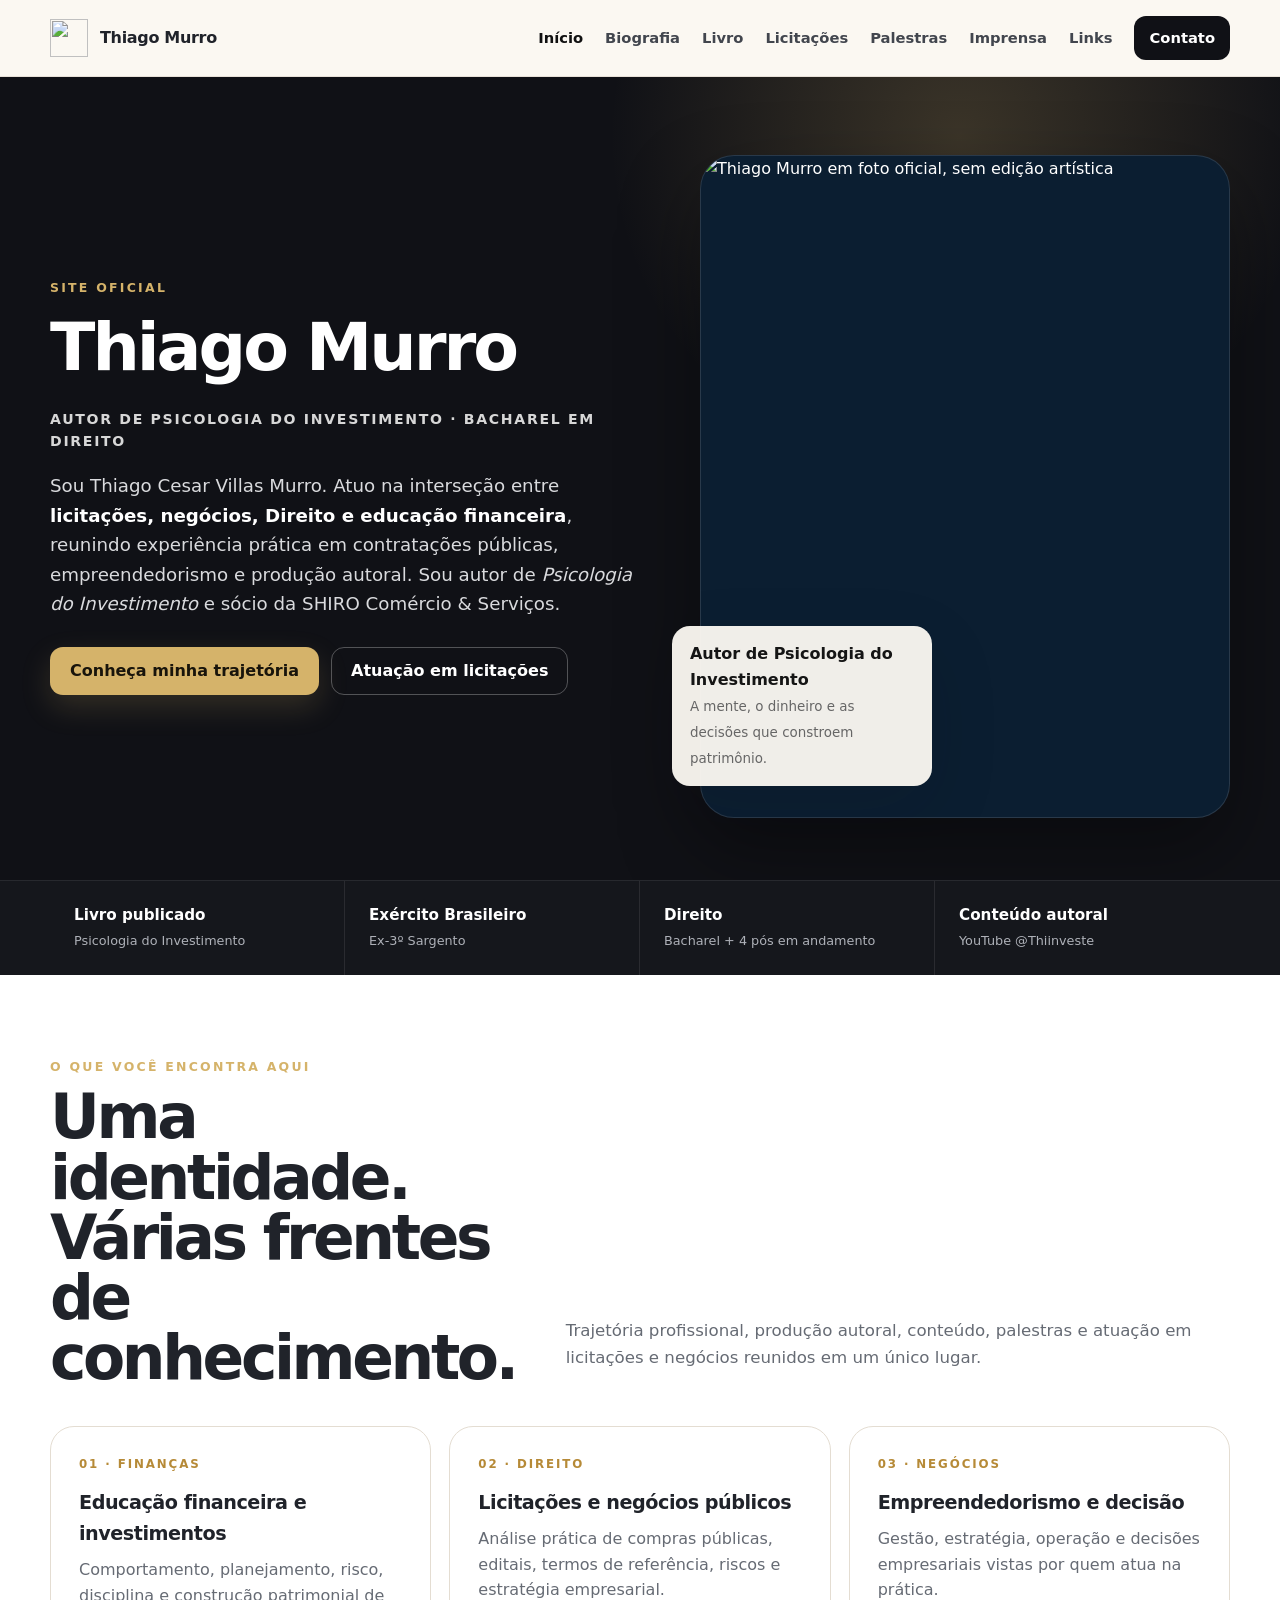
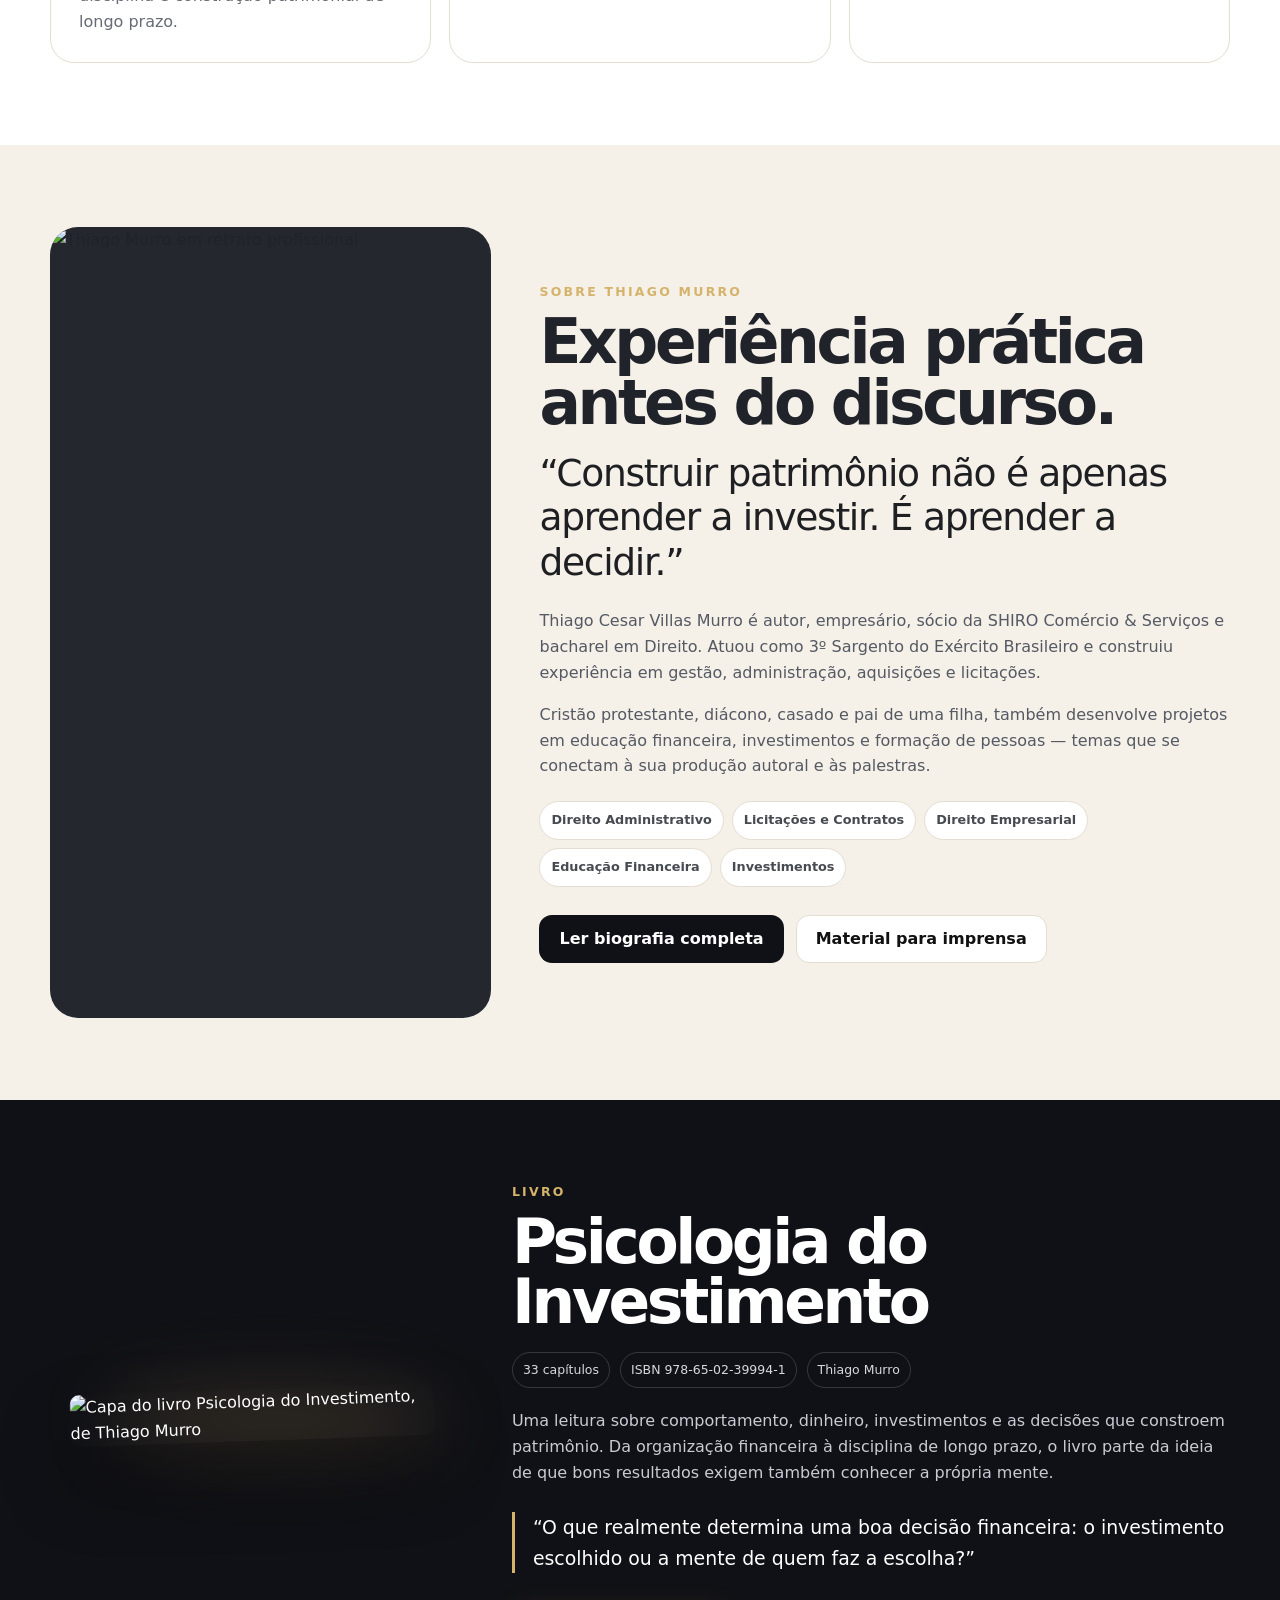
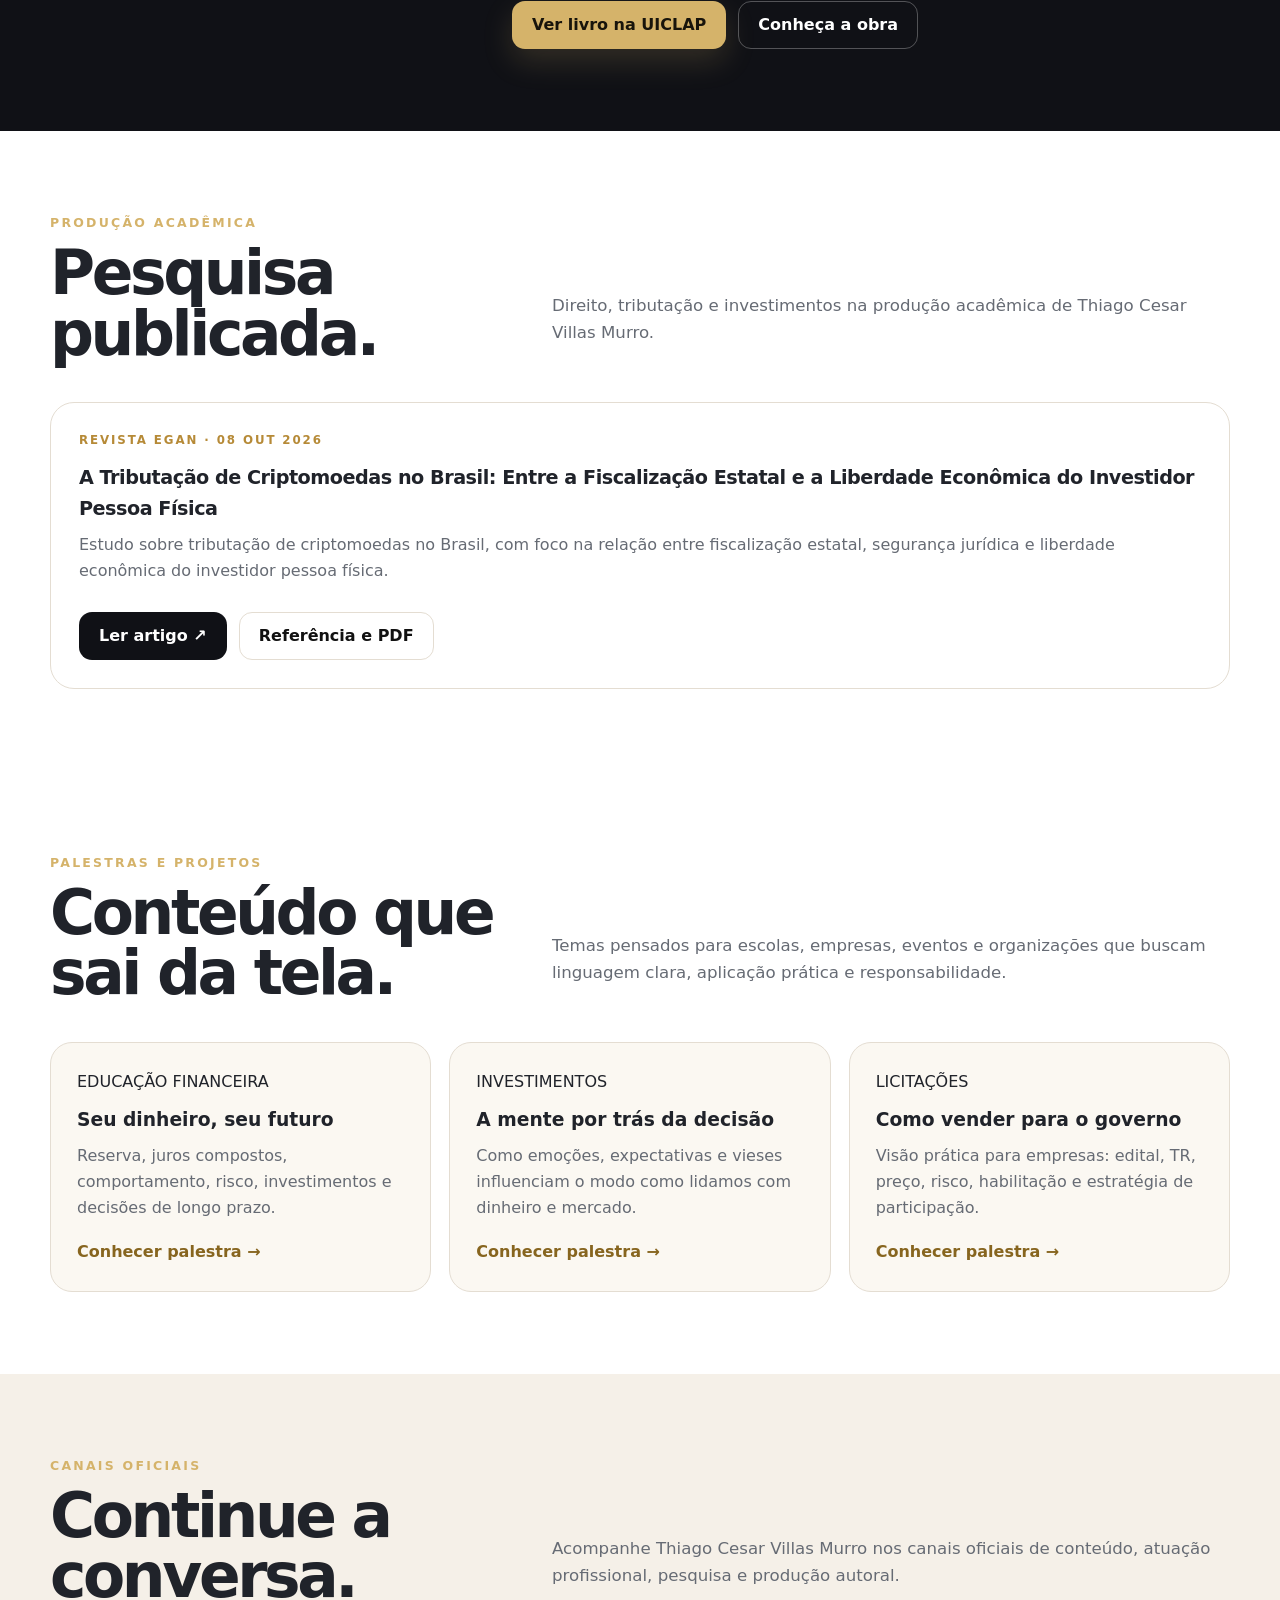
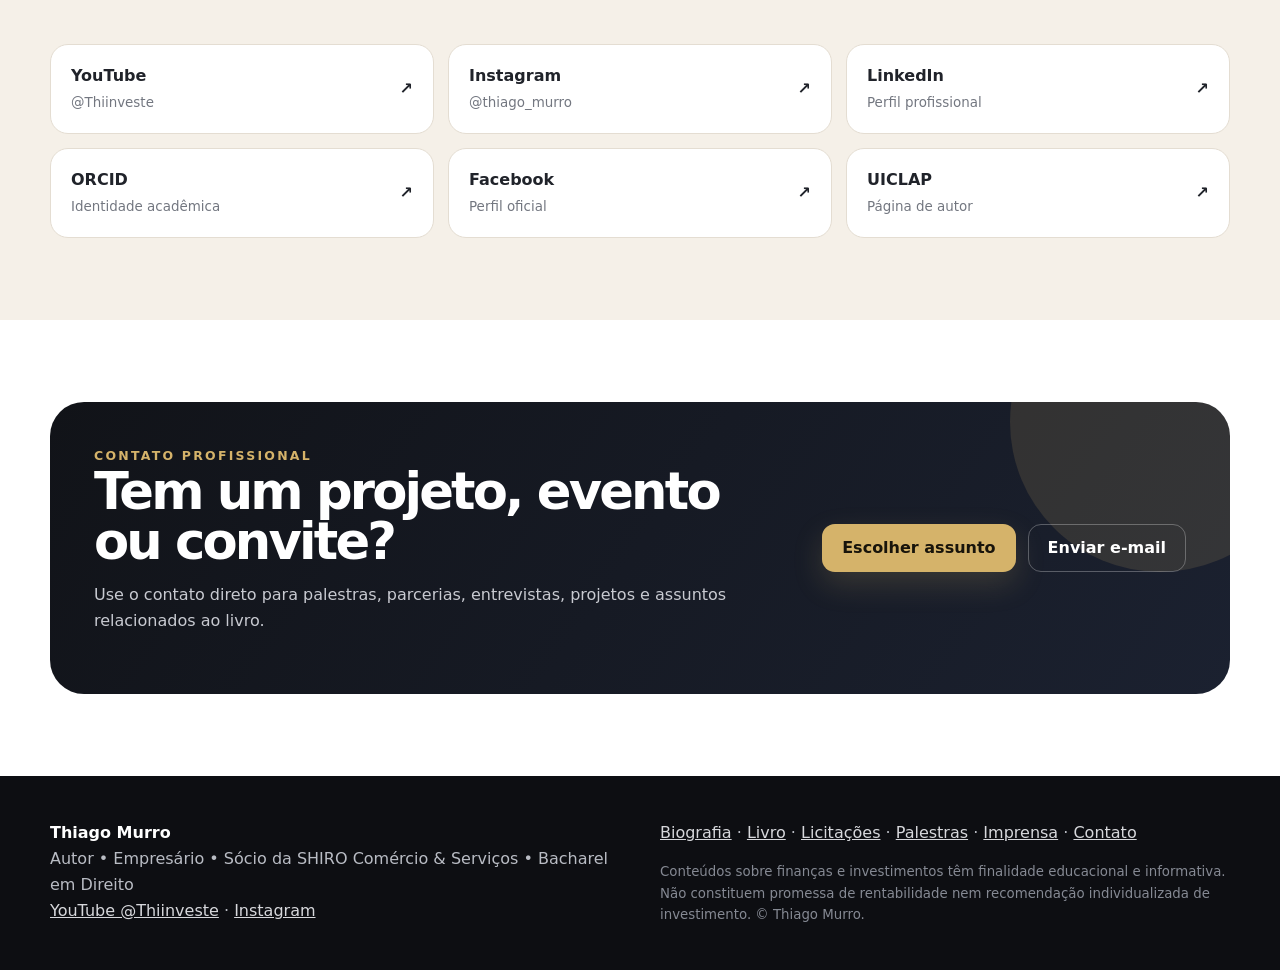
==== index.html @ 21473186 "Use Thiago Murro as homepage display name and retain full introduction" ====
<!DOCTYPE html>
<html lang="pt-BR"><head><meta charset="utf-8"/><meta content="width=device-width,initial-scale=1" name="viewport"/><title>Thiago Cesar Villas Murro | Site Oficial</title><meta name="description" content="Site oficial de Thiago Cesar Villas Murro: autor de Psicologia do Investimento, empresário e bacharel em Direito. Biografia, licitações e educação financeira."/><meta name="author" content="Thiago Cesar Villas Murro"/><meta content="index,follow,max-image-preview:large" name="robots"/><meta content="#101116" name="theme-color"/><meta content="website" property="og:type"/><meta property="og:title" content="Thiago Cesar Villas Murro | Site Oficial"/><meta property="og:description" content="Site oficial de Thiago Cesar Villas Murro: autor de Psicologia do Investimento, empresário e bacharel em Direito. Biografia, licitações e educação financeira."/><meta content="https://thiagomurro.github.io/assets/thiago-murro-hero.jpg" property="og:image"/><meta content="pt_BR" property="og:locale"/><meta content="summary_large_image" name="twitter:card"/><link href="assets/favicon.svg" rel="icon"/><link href="styles.css" rel="stylesheet"/><script type="application/ld+json">{"@context":"https://schema.org","@type":"Person","@id":"https://thiagomurro.github.io/#thiago-murro","name":"Thiago Cesar Villas Murro","alternateName":["Thiago Murro","Thiinveste"],"givenName":"Thiago Cesar","familyName":"Villas Murro","description":"Autor de Psicologia do Investimento, empresário, sócio da SHIRO Comércio & Serviços, bacharel em Direito e ex-3º Sargento do Exército Brasileiro. Atua com licitações, gestão pública e educação financeira.","url":"https://thiagomurro.github.io/","image":"https://thiagomurro.github.io/assets/thiago-murro-hero.jpg","jobTitle":["Autor","Empresário","Sócio da SHIRO Comércio & Serviços"],"sameAs":["https://www.youtube.com/@Thiinveste","https://www.instagram.com/thiago_murro/","https://www.facebook.com/thiago.murro.2025/","https://www.linkedin.com/in/thiago-cesar-villas-murro-1043553b2/","https://orcid.org/0009-0005-9822-4153","https://bio.uiclap.com/thiagomurro"],"knowsAbout":["Licitações e contratos","Gestão pública","Direito","Educação financeira","Comportamento do investidor","Empreendedorismo"]}</script>
<script type="application/ld+json">{"@context":"https://schema.org","@type":"WebSite","name":"Thiago Cesar Villas Murro","alternateName":["Thiago Murro","Thiinveste"],"publisher":{"@id":"https://thiagomurro.github.io/#thiago-murro"},"@id":"https://thiagomurro.github.io/#website","url":"https://thiagomurro.github.io/"}</script><meta content="1200" property="og:image:width"/><meta content="675" property="og:image:height"/><meta content="Thiago Murro em retrato oficial" property="og:image:alt"/><meta property="og:site_name" content="Thiago Cesar Villas Murro | Site Oficial"/><meta name="twitter:title" content="Thiago Cesar Villas Murro | Site Oficial"/><meta name="twitter:description" content="Site oficial de Thiago Cesar Villas Murro: autor de Psicologia do Investimento, empresário e bacharel em Direito. Biografia, licitações e educação financeira."/><meta content="https://thiagomurro.github.io/assets/thiago-murro-hero.jpg" name="twitter:image"/><meta content="Thiago Murro em retrato oficial" name="twitter:image:alt"/><link href="./" hreflang="pt-BR" rel="alternate"/><link as="image" fetchpriority="high" href="assets/thiago-murro-hero.jpg" rel="preload"/><link href="https://thiagomurro.github.io/" rel="canonical"/><meta property="og:url" content="https://thiagomurro.github.io/"/><meta name="google-site-verification" content="vsxXLwSJ8syw92dhCx1a-eMl9iPqcOGJ20MB2Syrnk4"/><script type="application/ld+json">{"@context":"https://schema.org","@type":"ScholarlyArticle","@id":"https://doi.org/10.5281/zenodo.23240871","headline":"A Tributação de Criptomoedas no Brasil: Entre a Fiscalização Estatal e a Liberdade Econômica do Investidor Pessoa Física","name":"A Tributação de Criptomoedas no Brasil: Entre a Fiscalização Estatal e a Liberdade Econômica do Investidor Pessoa Física","author":{"@type":"Person","@id":"https://thiagomurro.github.io/#thiago-murro","name":"Thiago Cesar Villas Murro"},"datePublished":"2026-10-08","inLanguage":"pt-BR","url":"https://revistaegan.com.br/index.php/revistaegan/pt_BR/article/view/71","identifier":{"@type":"PropertyValue","propertyID":"DOI","value":"10.5281/zenodo.23240871"},"isPartOf":{"@type":"PublicationIssue","issueNumber":"10","isPartOf":{"@type":"PublicationVolume","volumeNumber":"1","isPartOf":{"@type":"Periodical","name":"Revista Egan","issn":"3086-3295"}}},"pagination":"1-10","description":"Estudo sobre tributação de criptomoedas no Brasil, com foco na relação entre fiscalização estatal, segurança jurídica e liberdade econômica do investidor pessoa física.","encoding":{"@type":"MediaObject","contentUrl":"https://revistaegan.com.br/index.php/revistaegan/article/download/71/78","encodingFormat":"application/pdf"}}</script></head><body><a class="skip" href="#conteudo">Ir para o conteúdo</a><header class="nav-shell"><div class="container nav"><a class="brand" href="index.html"><img alt="" height="38" src="assets/favicon.svg" width="38"/><span>Thiago Murro</span></a><button aria-expanded="false" aria-label="Abrir menu" class="menu">☰</button><nav aria-label="Navegação principal" class="navlinks"><a aria-current="page" href="index.html">Início</a><a href="biografia.html">Biografia</a><a href="livro.html">Livro</a><a href="licitacoes.html">Licitações</a><a href="palestras.html">Palestras</a><a href="imprensa.html">Imprensa</a><a href="links.html">Links</a><a class="nav-cta" href="contato.html">Contato</a></nav></div></header><main id="conteudo"><section class="hero"><div class="container hero-grid"><div class="reveal"><div class="eyebrow">Site oficial</div><h1 class="full-name">Thiago Murro<small>Autor de Psicologia do Investimento · Bacharel em Direito</small></h1><p class="hero-lead">Sou Thiago Cesar Villas Murro. Atuo na interseção entre <strong>licitações, negócios, Direito e educação financeira</strong>, reunindo experiência prática em contratações públicas, empreendedorismo e produção autoral. Sou autor de <em>Psicologia do Investimento</em> e sócio da SHIRO Comércio &amp; Serviços.</p><div class="actions"><a class="btn btn-gold" data-track="hero_biografia" href="biografia.html">Conheça minha trajetória</a><a class="btn btn-ghost" href="licitacoes.html">Atuação em licitações</a></div></div><div class="hero-photo reveal"><div class="frame"><img alt="Thiago Murro em foto oficial, sem edição artística" fetchpriority="high" height="1600" loading="eager" src="assets/thiago-murro-hero.jpg" width="894"/></div><div class="photo-tag"><strong>Autor de Psicologia do Investimento</strong><span>A mente, o dinheiro e as decisões que constroem patrimônio.</span></div></div></div></section>
<section class="trust"><div class="container trust-grid"><div class="trust-item"><strong>Livro publicado</strong><span>Psicologia do Investimento</span></div><div class="trust-item"><strong>Exército Brasileiro</strong><span>Ex-3º Sargento</span></div><div class="trust-item"><strong>Direito</strong><span>Bacharel + 4 pós em andamento</span></div><div class="trust-item"><strong>Conteúdo autoral</strong><span>YouTube @Thiinveste</span></div></div></section>
<section class="section white"><div class="container"><div class="section-head"><div><div class="eyebrow">O que você encontra aqui</div><h2>Uma identidade.<br/>Várias frentes de conhecimento.</h2></div><p class="section-copy">Trajetória profissional, produção autoral, conteúdo, palestras e atuação em licitações e negócios reunidos em um único lugar.</p></div><div class="grid3"><article class="card"><div class="num">01 · FINANÇAS</div><h3>Educação financeira e investimentos</h3><p>Comportamento, planejamento, risco, disciplina e construção patrimonial de longo prazo.</p></article><article class="card"><div class="num">02 · DIREITO</div><h3>Licitações e negócios públicos</h3><p>Análise prática de compras públicas, editais, termos de referência, riscos e estratégia empresarial.</p></article><article class="card"><div class="num">03 · NEGÓCIOS</div><h3>Empreendedorismo e decisão</h3><p>Gestão, estratégia, operação e decisões empresariais vistas por quem atua na prática.</p></article></div></div></section>
<section class="section paper"><div class="container about-grid"><div class="about-photo"><img alt="Thiago Murro em retrato profissional" height="1600" loading="lazy" src="assets/thiago-murro-sobre.jpg" width="894"/></div><div><div class="eyebrow">Sobre Thiago Murro</div><h2>Experiência prática antes do discurso.</h2><p class="quote">“Construir patrimônio não é apenas aprender a investir. É aprender a decidir.”</p><div class="prose"><p>Thiago Cesar Villas Murro é autor, empresário, sócio da SHIRO Comércio &amp; Serviços e bacharel em Direito. Atuou como 3º Sargento do Exército Brasileiro e construiu experiência em gestão, administração, aquisições e licitações.</p><p>Cristão protestante, diácono, casado e pai de uma filha, também desenvolve projetos em educação financeira, investimentos e formação de pessoas — temas que se conectam à sua produção autoral e às palestras.</p></div><div class="chips"><span class="chip">Direito Administrativo</span><span class="chip">Licitações e Contratos</span><span class="chip">Direito Empresarial</span><span class="chip">Educação Financeira</span><span class="chip">Investimentos</span></div><div class="actions"><a class="btn btn-dark" href="biografia.html">Ler biografia completa</a><a class="btn btn-light" href="imprensa.html">Material para imprensa</a></div></div></div></section>
<section class="section dark"><div class="container book-grid"><div class="cover-wrap"><img alt="Capa do livro Psicologia do Investimento, de Thiago Murro" class="book-cover" height="1002" loading="lazy" src="assets/psicologia-do-investimento-capa.avif" width="668"/></div><div class="book-info"><div class="eyebrow">Livro</div><h2>Psicologia do Investimento</h2><div class="meta"><span>33 capítulos</span><span>ISBN 978-65-02-39994-1</span><span>Thiago Murro</span></div><p>Uma leitura sobre comportamento, dinheiro, investimentos e as decisões que constroem patrimônio. Da organização financeira à disciplina de longo prazo, o livro parte da ideia de que bons resultados exigem também conhecer a própria mente.</p><blockquote>“O que realmente determina uma boa decisão financeira: o investimento escolhido ou a mente de quem faz a escolha?”</blockquote><div class="actions"><a class="btn btn-gold" data-track="buy_book_home" href="https://loja.uiclap.com/titulo/ua206157" rel="noopener" target="_blank">Ver livro na UICLAP</a><a class="btn btn-ghost" href="livro.html">Conheça a obra</a></div></div></div></section>
<section class="section white" id="publicacoes"><div class="container"><div class="section-head"><div><div class="eyebrow">Produção acadêmica</div><h2>Pesquisa publicada.</h2></div><p class="section-copy">Direito, tributação e investimentos na produção acadêmica de Thiago Cesar Villas Murro.</p></div><article class="card"><div class="num">REVISTA EGAN · 08 OUT 2026</div><h3>A Tributação de Criptomoedas no Brasil: Entre a Fiscalização Estatal e a Liberdade Econômica do Investidor Pessoa Física</h3><p>Estudo sobre tributação de criptomoedas no Brasil, com foco na relação entre fiscalização estatal, segurança jurídica e liberdade econômica do investidor pessoa física.</p><div class="actions"><a class="btn btn-dark" href="https://revistaegan.com.br/index.php/revistaegan/pt_BR/article/view/71" target="_blank" rel="noopener">Ler artigo ↗</a><a class="btn btn-light" href="biografia.html#publicacoes">Referência e PDF</a></div></article></div></section><section class="section white"><div class="container"><div class="section-head"><div><div class="eyebrow">Palestras e projetos</div><h2>Conteúdo que sai da tela.</h2></div><p class="section-copy">Temas pensados para escolas, empresas, eventos e organizações que buscam linguagem clara, aplicação prática e responsabilidade.</p></div><div class="offer"><article class="offer-card"><div class="num">EDUCAÇÃO FINANCEIRA</div><h3>Seu dinheiro, seu futuro</h3><p>Reserva, juros compostos, comportamento, risco, investimentos e decisões de longo prazo.</p><a href="palestras.html">Conhecer palestra →</a></article><article class="offer-card"><div class="num">INVESTIMENTOS</div><h3>A mente por trás da decisão</h3><p>Como emoções, expectativas e vieses influenciam o modo como lidamos com dinheiro e mercado.</p><a href="palestras.html">Conhecer palestra →</a></article><article class="offer-card"><div class="num">LICITAÇÕES</div><h3>Como vender para o governo</h3><p>Visão prática para empresas: edital, TR, preço, risco, habilitação e estratégia de participação.</p><a href="palestras.html">Conhecer palestra →</a></article></div></div></section>
<section class="section paper"><div class="container"><div class="section-head"><div><div class="eyebrow">Canais oficiais</div><h2>Continue a conversa.</h2></div><p class="section-copy">Acompanhe Thiago Cesar Villas Murro nos canais oficiais de conteúdo, atuação profissional, pesquisa e produção autoral.</p></div><div class="social-grid"><a class="social" data-track="youtube" href="https://www.youtube.com/@Thiinveste" rel="me noopener" target="_blank"><div><b>YouTube</b><span>@Thiinveste</span></div><b>↗</b></a><a class="social" data-track="instagram" href="https://www.instagram.com/thiago_murro/" rel="me noopener" target="_blank"><div><b>Instagram</b><span>@thiago_murro</span></div><b>↗</b></a><a class="social" href="https://www.linkedin.com/in/thiago-cesar-villas-murro-1043553b2/" rel="me noopener" target="_blank"><div><b>LinkedIn</b><span>Perfil profissional</span></div><b>↗</b></a><a class="social" href="https://orcid.org/0009-0005-9822-4153" rel="me noopener" target="_blank"><div><b>ORCID</b><span>Identidade acadêmica</span></div><b>↗</b></a><a class="social" href="https://www.facebook.com/thiago.murro.2025/" rel="me noopener" target="_blank"><div><b>Facebook</b><span>Perfil oficial</span></div><b>↗</b></a><a class="social" href="https://bio.uiclap.com/thiagomurro" rel="me noopener" target="_blank"><div><b>UICLAP</b><span>Página de autor</span></div><b>↗</b></a></div></div></section>
<section class="section white"><div class="container"><div class="cta"><div><div class="eyebrow">Contato profissional</div><h2>Tem um projeto, evento ou convite?</h2><p>Use o contato direto para palestras, parcerias, entrevistas, projetos e assuntos relacionados ao livro.</p></div><div class="actions"><a class="btn btn-gold" data-track="cta_contact" href="contato.html">Escolher assunto</a><a class="btn btn-ghost" href="mailto:shirolicitacao@gmail.com">Enviar e-mail</a></div></div></div></section></main><footer class="footer"><div class="container footer-grid"><div><strong>Thiago Murro</strong><br/>Autor • Empresário • Sócio da SHIRO Comércio &amp; Serviços • Bacharel em Direito<br/><a href="https://www.youtube.com/@Thiinveste" rel="me noopener" target="_blank">YouTube @Thiinveste</a> · <a href="https://www.instagram.com/thiago_murro/" rel="me noopener" target="_blank">Instagram</a></div><div><a href="biografia.html">Biografia</a> · <a href="livro.html">Livro</a> · <a href="licitacoes.html">Licitações</a> · <a href="palestras.html">Palestras</a> · <a href="imprensa.html">Imprensa</a> · <a href="contato.html">Contato</a><small>Conteúdos sobre finanças e investimentos têm finalidade educacional e informativa. Não constituem promessa de rentabilidade nem recomendação individualizada de investimento. © <span data-year=""></span> Thiago Murro.</small></div></div></footer><script defer="" src="script.js"></script></body></html>
---- styles.css ----
:root{
 --ink:#101116;--ink2:#17191f;--paper:#f5f0e8;--paper2:#fbf8f2;--white:#fff;--text:#20232a;--muted:#666b74;
 --gold:#d5b36a;--gold2:#b68a37;--blue:#17395e;--line:#e4ddd2;--success:#1b6d55;
 --max:1180px;--radius:26px;--shadow:0 24px 70px rgba(16,17,22,.12)
}
*{box-sizing:border-box}html{scroll-behavior:smooth}body{margin:0;background:var(--paper2);color:var(--text);font-family:Inter,ui-sans-serif,system-ui,-apple-system,BlinkMacSystemFont,"Segoe UI",sans-serif;line-height:1.62;-webkit-font-smoothing:antialiased}img{max-width:100%;display:block}a{color:inherit}.container{width:min(calc(100% - 40px),var(--max));margin-inline:auto}.skip{position:absolute;left:-9999px}.skip:focus{left:16px;top:12px;z-index:1000;background:#fff;padding:10px 14px;border-radius:10px}
.nav-shell{position:sticky;top:0;z-index:60;background:rgba(251,248,242,.9);backdrop-filter:blur(16px);border-bottom:1px solid rgba(228,221,210,.8)}.nav{height:76px;display:flex;align-items:center;justify-content:space-between;gap:20px}.brand{display:flex;align-items:center;gap:12px;text-decoration:none;font-weight:860;letter-spacing:-.02em}.brand img{width:38px;height:38px}.navlinks{display:flex;align-items:center;gap:22px}.navlinks a{text-decoration:none;font-size:.92rem;font-weight:720;color:#42464e}.navlinks a:hover,.navlinks a[aria-current="page"]{color:#111}.nav-cta{background:var(--ink)!important;color:white!important;padding:10px 15px;border-radius:12px}.menu{display:none;border:0;background:none;font-size:1.5rem}
.hero{position:relative;overflow:hidden;background:var(--ink);color:white;padding:78px 0 62px}.hero:before{content:"";position:absolute;inset:-30% -10% auto 40%;height:600px;background:radial-gradient(circle,rgba(213,179,106,.22),rgba(213,179,106,0) 65%);pointer-events:none}.hero-grid{position:relative;display:grid;grid-template-columns:1.05fr .95fr;gap:64px;align-items:center}.eyebrow{font-size:.78rem;letter-spacing:.18em;text-transform:uppercase;font-weight:840;color:var(--gold)}.hero h1{font-size:clamp(3.8rem,8vw,7rem);line-height:.88;letter-spacing:-.07em;margin:16px 0 18px}.hero h1 small{display:block;font-size:.19em;letter-spacing:.16em;text-transform:uppercase;color:#d7d7d7;margin-top:26px}.hero-lead{font-size:1.14rem;color:#d9dadd;max-width:690px}.hero-lead strong{color:white}.actions{display:flex;gap:12px;flex-wrap:wrap;margin-top:28px}.btn{display:inline-flex;align-items:center;justify-content:center;min-height:48px;padding:0 19px;border-radius:13px;text-decoration:none;font-weight:800;border:1px solid transparent;transition:.2s ease}.btn:hover{transform:translateY(-1px)}.btn-gold{background:var(--gold);color:#18140b;box-shadow:0 12px 30px rgba(213,179,106,.18)}.btn-ghost{border-color:rgba(255,255,255,.28);color:white}.btn-dark{background:var(--ink);color:white}.btn-light{background:white;color:#111;border-color:var(--line)}
.hero-photo{position:relative}.hero-photo .frame{border-radius:34px;overflow:hidden;box-shadow:0 34px 80px rgba(0,0,0,.35);border:1px solid rgba(255,255,255,.12);background:#0b1e31;aspect-ratio:4/5}.hero-photo .frame img{width:100%;height:100%;object-fit:cover;object-position:center 32%}.photo-tag{position:absolute;left:-28px;bottom:32px;background:rgba(250,247,241,.96);color:#151515;border-radius:18px;padding:15px 18px;box-shadow:var(--shadow);max-width:260px}.photo-tag strong{display:block}.photo-tag span{font-size:.84rem;color:#666}
.trust{background:#15171c;color:white;border-top:1px solid rgba(255,255,255,.08)}.trust-grid{display:grid;grid-template-columns:repeat(4,1fr)}.trust-item{padding:22px 24px;border-right:1px solid rgba(255,255,255,.09)}.trust-item:last-child{border:0}.trust-item strong{display:block;font-size:.95rem}.trust-item span{font-size:.8rem;color:#aeb1b8}
.section{padding:82px 0}.section.paper{background:var(--paper)}.section.white{background:white}.section.dark{background:var(--ink);color:white}.section-head{display:grid;grid-template-columns:.8fr 1.2fr;gap:50px;align-items:end;margin-bottom:38px}.section h2{font-size:clamp(2.35rem,4.8vw,4.3rem);line-height:.98;letter-spacing:-.055em;margin:10px 0 0}.section-copy{font-size:1.04rem;color:var(--muted);max-width:670px}.dark .section-copy{color:#c7c9cf}.grid3{display:grid;grid-template-columns:repeat(3,1fr);gap:18px}.card{background:white;border:1px solid var(--line);border-radius:24px;padding:28px}.card .num{font-size:.74rem;font-weight:900;color:var(--gold2);letter-spacing:.16em}.card h3{margin:12px 0 8px;font-size:1.2rem;letter-spacing:-.025em}.card p{margin:0;color:var(--muted)}
.about-grid{display:grid;grid-template-columns:.78fr 1.22fr;gap:48px;align-items:center}.about-photo{border-radius:28px;overflow:hidden;background:#24272d}.about-photo img{width:100%;height:100%;object-fit:cover}.quote{font-size:clamp(1.55rem,3vw,2.35rem);line-height:1.18;letter-spacing:-.035em;margin:18px 0 24px;color:#1e1f22}.prose p{color:#545963}.chips{display:flex;flex-wrap:wrap;gap:8px;margin-top:22px}.chip{padding:8px 11px;border-radius:999px;background:#fff;border:1px solid var(--line);font-size:.8rem;font-weight:720;color:#464a51}
.book-grid{display:grid;grid-template-columns:.72fr 1.28fr;gap:58px;align-items:center}.cover-wrap{position:relative;padding:10px 20px}.cover-wrap:before{content:"";position:absolute;inset:12% 2% -3% 13%;background:rgba(213,179,106,.18);filter:blur(35px);border-radius:50%}.book-cover{position:relative;border-radius:10px;box-shadow:0 35px 70px rgba(0,0,0,.38);transform:rotate(-2deg);width:min(100%,420px);margin:auto}.book-info .meta{display:flex;gap:10px;flex-wrap:wrap;margin:20px 0}.meta span{border:1px solid rgba(255,255,255,.16);border-radius:999px;padding:7px 10px;font-size:.78rem;color:#d7d9de}.book-info p{color:#c8cbd2}.book-info blockquote{border-left:3px solid var(--gold);padding-left:18px;margin:26px 0;font-size:1.18rem;color:white}
.offer{display:grid;grid-template-columns:repeat(3,1fr);gap:18px}.offer-card{border:1px solid var(--line);background:var(--paper2);padding:26px;border-radius:22px}.offer-card h3{margin:10px 0 8px}.offer-card p{color:var(--muted);margin:0 0 18px}.offer-card a{font-weight:800;text-decoration:none;color:#87651f}
.social-grid{display:grid;grid-template-columns:repeat(3,1fr);gap:14px}.social{display:flex;align-items:center;justify-content:space-between;gap:20px;text-decoration:none;background:white;border:1px solid var(--line);border-radius:18px;padding:18px 20px;transition:.2s}.social:hover{transform:translateY(-2px);box-shadow:0 12px 28px rgba(16,17,22,.06);border-color:#d6c395}.social b{display:block}.social span{font-size:.84rem;color:#737780}
.cta{border-radius:34px;padding:44px;background:linear-gradient(125deg,#111318,#1b2130);color:white;display:grid;grid-template-columns:1.25fr .75fr;gap:30px;align-items:center;overflow:hidden;position:relative}.cta:after{content:"";position:absolute;width:300px;height:300px;border-radius:50%;background:rgba(213,179,106,.14);right:-80px;top:-130px}.cta h2{font-size:clamp(2.2rem,4vw,3.8rem);margin:0 0 12px;position:relative;z-index:1}.cta p{color:#c8cad1;position:relative;z-index:1}.cta .actions{justify-content:flex-end;position:relative;z-index:1;margin:0}
.page-hero{padding:70px 0 42px;background:var(--ink);color:white}.page-hero h1{font-size:clamp(3rem,6vw,5.8rem);line-height:.95;letter-spacing:-.06em;margin:13px 0 16px}.page-hero p{color:#c9cbd0;max-width:760px}.crumb{font-size:.82rem;color:#9fa3ab}.crumb a{color:#d4d5d8}.content{max-width:820px}.content h2{font-size:2rem;letter-spacing:-.035em;margin-top:42px}.content p{color:#51565f}.fact-grid{display:grid;grid-template-columns:repeat(2,1fr);gap:14px;margin:26px 0}.fact{background:white;border:1px solid var(--line);padding:20px;border-radius:18px}.fact strong{display:block}.fact span{color:var(--muted);font-size:.88rem}.press-grid{display:grid;grid-template-columns:.8fr 1.2fr;gap:42px;align-items:start}.download-card{background:white;border:1px solid var(--line);border-radius:24px;padding:20px;position:sticky;top:100px}.download-card img{border-radius:18px}.download-card .btn{width:100%;margin-top:14px}.contact-grid{display:grid;grid-template-columns:repeat(2,1fr);gap:16px}.contact-card{background:white;border:1px solid var(--line);border-radius:22px;padding:26px;text-decoration:none;transition:.2s}.contact-card:hover{transform:translateY(-2px);box-shadow:0 12px 30px rgba(16,17,22,.06)}.contact-card span{font-size:.8rem;color:#966f24;text-transform:uppercase;letter-spacing:.12em;font-weight:850}.contact-card h3{margin:8px 0}.contact-card p{margin:0;color:var(--muted)}
.footer{background:#0d0e12;color:#b9bcc4;padding:44px 0}.footer-grid{display:grid;grid-template-columns:1fr 1fr;gap:40px}.footer strong{color:white}.footer a{color:#d7d8dc}.footer small{display:block;margin-top:15px;color:#858993;max-width:760px}.whatsapp-float{position:fixed;right:20px;bottom:20px;z-index:55;background:#166b52;color:white;text-decoration:none;border-radius:999px;padding:13px 17px;font-weight:820;box-shadow:0 18px 40px rgba(0,0,0,.2)}
.reveal{animation:rise .7s ease both}@keyframes rise{from{opacity:0;transform:translateY(16px)}to{opacity:1;transform:none}}@media(prefers-reduced-motion:reduce){*{scroll-behavior:auto!important}.reveal{animation:none}.btn,.social,.contact-card{transition:none}}
@media(max-width:920px){.navlinks{display:none;position:absolute;left:20px;right:20px;top:68px;background:#fff;border:1px solid var(--line);padding:18px;border-radius:18px;box-shadow:var(--shadow);flex-direction:column;align-items:flex-start}.navlinks.open{display:flex}.menu{display:block}.hero-grid,.section-head,.about-grid,.book-grid,.cta,.press-grid{grid-template-columns:1fr}.hero{padding-top:48px}.hero-photo{max-width:620px;margin:auto}.photo-tag{left:16px}.trust-grid{grid-template-columns:repeat(2,1fr)}.trust-item:nth-child(2){border-right:0}.trust-item:nth-child(-n+2){border-bottom:1px solid rgba(255,255,255,.09)}.grid3,.offer,.social-grid{grid-template-columns:1fr}.cta .actions{justify-content:flex-start}.download-card{position:static}.contact-grid{grid-template-columns:1fr}}
@media(max-width:560px){.container{width:min(calc(100% - 28px),var(--max))}.nav{height:68px}.hero h1{font-size:3.6rem}.hero h1 small{font-size:.21em}.hero-grid{gap:34px}.hero-photo .frame{aspect-ratio:4/5}.photo-tag{position:relative;left:auto;bottom:auto;margin:-30px 14px 0}.section{padding:62px 0}.trust-item{padding:18px 14px}.book-grid{gap:30px}.cta{padding:30px}.footer-grid{grid-template-columns:1fr}.whatsapp-float{right:14px;bottom:14px;padding:12px 14px;font-size:.88rem}.fact-grid{grid-template-columns:1fr}}
.hero-photo .frame img{object-position:center 18%}
.book-cover{height:auto;display:block;aspect-ratio:auto}
.download-card img{width:100%;height:auto;display:block;object-fit:contain}
.contact-direct{display:grid;grid-template-columns:repeat(2,1fr);gap:16px;margin-top:18px}
.direct-card{background:white;border:1px solid var(--line);border-radius:22px;padding:24px}
.direct-card span{font-size:.8rem;color:#966f24;text-transform:uppercase;letter-spacing:.12em;font-weight:850}
.direct-card h3{margin:8px 0 10px}
.direct-card p,.direct-card li{color:var(--muted)}
.direct-card ul{margin:0;padding-left:18px}
.direct-card a{color:inherit;font-weight:700;text-decoration:none}
@media(max-width:900px){.contact-direct{grid-template-columns:1fr}}
/* V3 — Biografia completa */
.bio-intro{display:grid;grid-template-columns:.72fr 1.28fr;gap:52px;align-items:start}
.bio-intro .about-photo{position:sticky;top:100px}
.bio-lead{font-size:1.22rem;line-height:1.72;color:#343941;margin-top:0}
.bio-section{padding:72px 0;border-top:1px solid var(--line)}
.bio-section:first-of-type{border-top:0}
.bio-section-grid{display:grid;grid-template-columns:.58fr 1.42fr;gap:52px;align-items:start}
.bio-label{position:sticky;top:106px}
.bio-label .eyebrow{margin-bottom:12px}
.bio-label h2{font-size:clamp(2rem,3.8vw,3.3rem);line-height:1.02;margin:0;letter-spacing:-.045em}
.bio-copy p{font-size:1.03rem;color:#50555e;margin:0 0 18px}
.bio-copy strong{color:#17191d}
.timeline-v3{display:grid;gap:12px;margin-top:26px}
.timeline-v3 .t-item{display:grid;grid-template-columns:130px 1fr;gap:22px;padding:20px 0;border-top:1px solid var(--line)}
.timeline-v3 .t-item:first-child{border-top:0}
.timeline-v3 .t-year{font-weight:900;color:#8b6720;font-size:.88rem;letter-spacing:.05em}
.timeline-v3 .t-item h3{margin:0 0 6px;font-size:1.08rem}
.timeline-v3 .t-item p{margin:0;color:var(--muted);font-size:.94rem}
.bio-highlight{background:#111318;color:white;border-radius:28px;padding:32px;margin-top:28px}
.bio-highlight p{color:#d2d4da;margin:0}
.bio-highlight strong{color:white}
.bio-facts{display:grid;grid-template-columns:repeat(3,1fr);gap:14px;margin-top:28px}
.bio-fact{background:white;border:1px solid var(--line);border-radius:18px;padding:20px}
.bio-fact strong{display:block;margin-bottom:5px}.bio-fact span{color:var(--muted);font-size:.9rem}
.bio-quote{font-size:clamp(1.55rem,2.7vw,2.25rem);line-height:1.22;letter-spacing:-.03em;border-left:4px solid var(--gold);padding-left:22px;margin:28px 0;color:#202226}
.keyword-links{display:flex;flex-wrap:wrap;gap:9px;margin-top:24px}.keyword-links a{padding:8px 12px;border:1px solid var(--line);border-radius:999px;text-decoration:none;font-size:.82rem;font-weight:750;background:white}
@media(max-width:900px){.bio-intro,.bio-section-grid{grid-template-columns:1fr}.bio-intro .about-photo,.bio-label{position:static}.bio-facts{grid-template-columns:1fr 1fr}.timeline-v3 .t-item{grid-template-columns:1fr;gap:6px}}
@media(max-width:620px){.bio-facts{grid-template-columns:1fr}.bio-section{padding:54px 0}}
.credentials-grid{display:grid;grid-template-columns:repeat(2,minmax(0,1fr));gap:14px;margin:24px 0 28px}.credential{background:white;border:1px solid var(--line);border-radius:18px;padding:20px}.credential span{font-size:.72rem;font-weight:900;letter-spacing:.13em;text-transform:uppercase;color:#966f24}.credential h3{margin:7px 0 5px;font-size:1.02rem;line-height:1.28;letter-spacing:-.015em}.credential p{margin:0!important;font-size:.86rem;color:var(--muted)!important}.fact-wide{grid-column:1/-1}.fact-wide span{line-height:1.7}.fact-wide span br+*{margin-top:4px}@media(max-width:720px){.credentials-grid{grid-template-columns:1fr}}
.bio-fact-wide{grid-column:1/-1}.bio-fact-wide span{line-height:1.72}.credentials-grid{display:grid;grid-template-columns:repeat(2,minmax(0,1fr));gap:14px;margin:24px 0 28px}.credential{background:#fff;border:1px solid var(--line);border-radius:18px;padding:20px}.credential span{display:block;font-size:.72rem;font-weight:900;letter-spacing:.13em;text-transform:uppercase;color:#966f24}.credential h3{margin:7px 0 5px;font-size:1.03rem;line-height:1.28;letter-spacing:-.015em}.credential p{margin:0!important;font-size:.86rem;color:var(--muted)!important}@media(max-width:720px){.credentials-grid{grid-template-columns:1fr}}

/* Nome completo com leitura confortável no celular e no desktop. */
.hero h1.full-name{font-size:clamp(2.65rem,5.2vw,4.8rem);line-height:1.02;letter-spacing:-.045em;overflow-wrap:normal}
.hero h1.full-name small{font-size:clamp(.7rem,1.1vw,.9rem);line-height:1.6;letter-spacing:.12em}
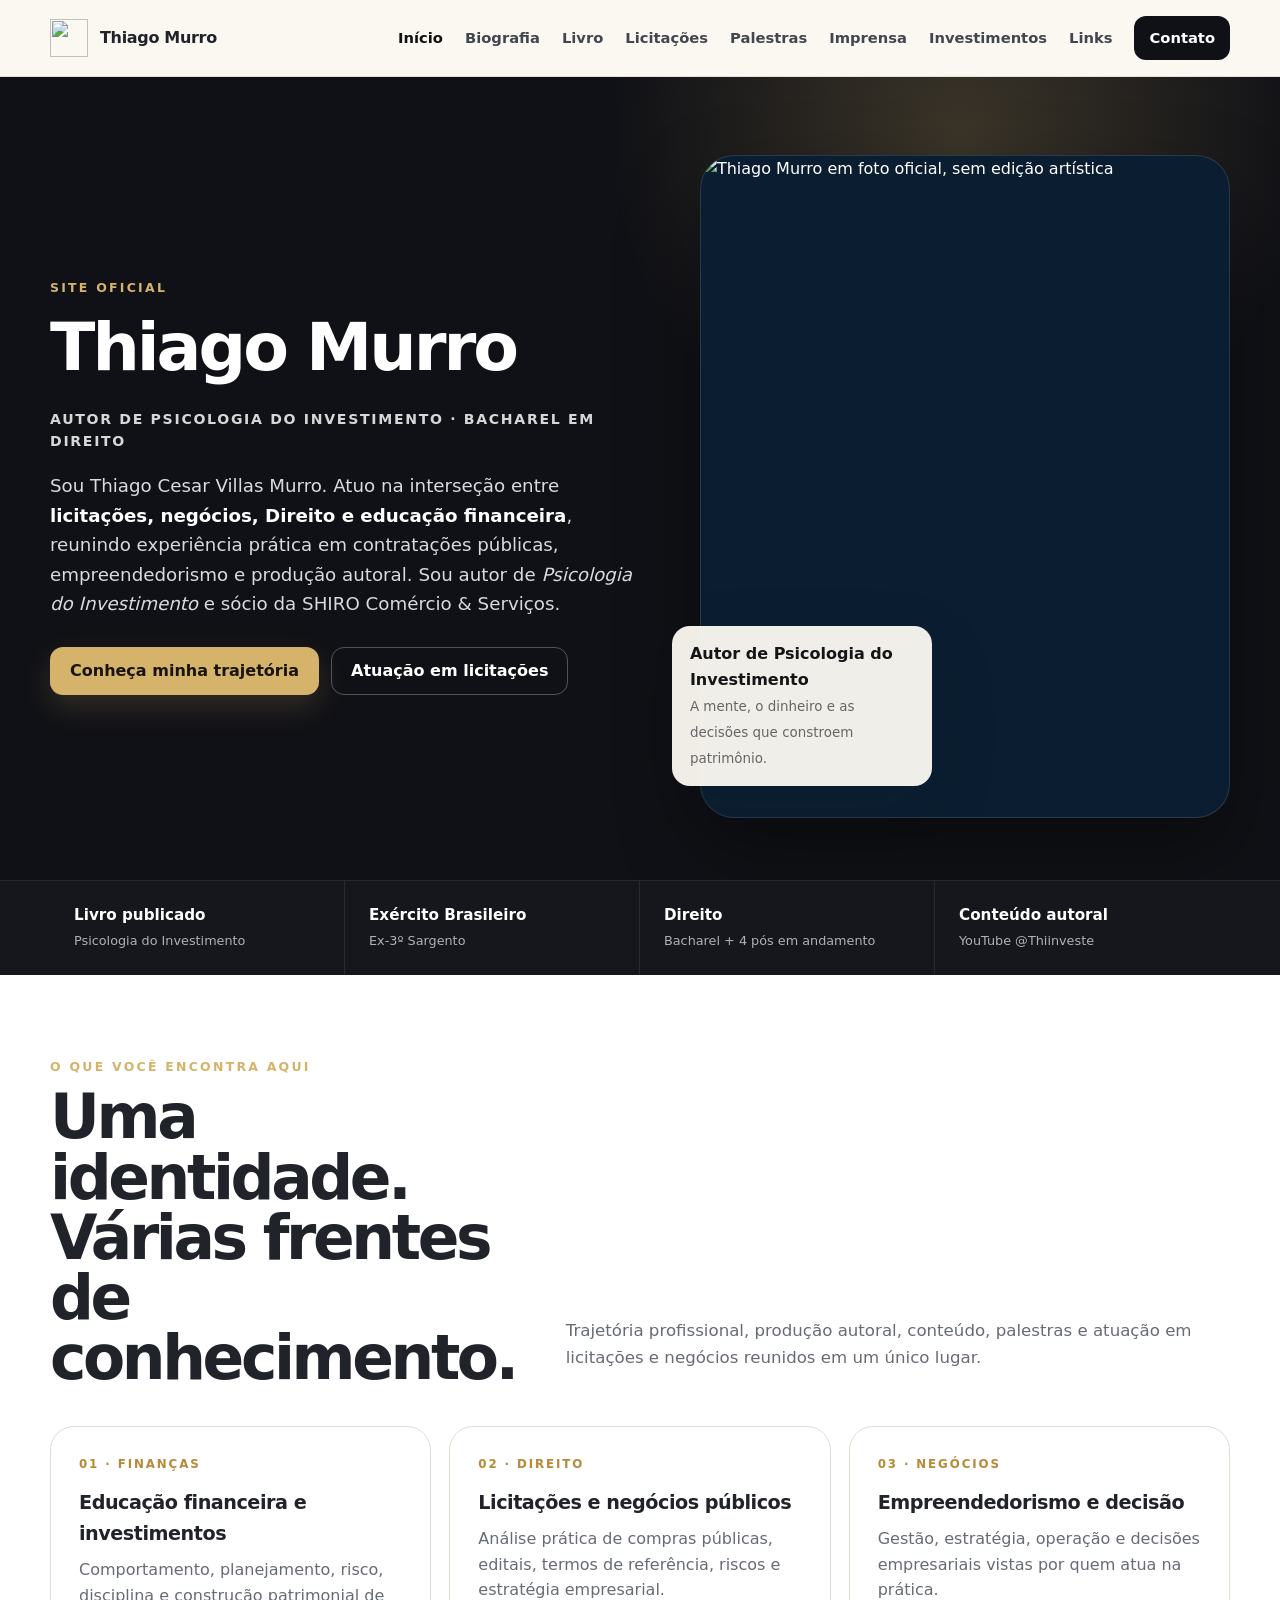
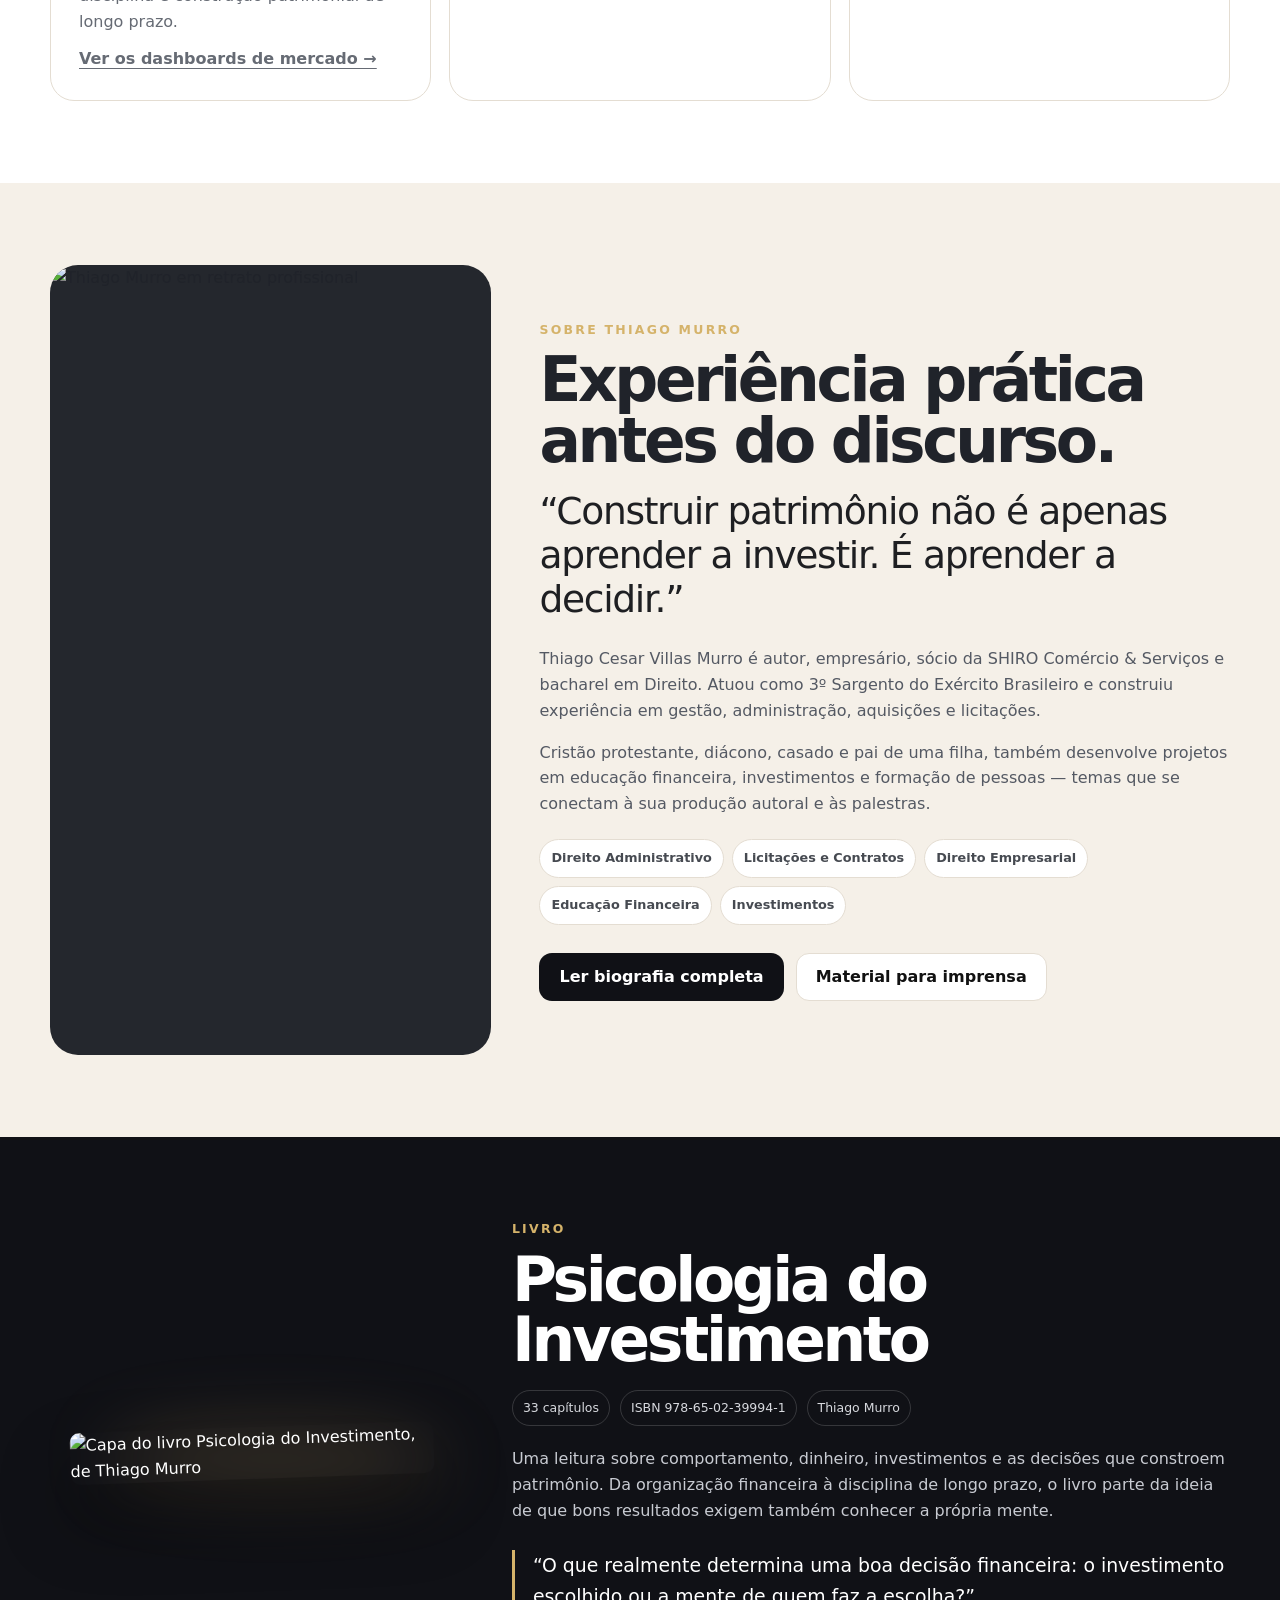
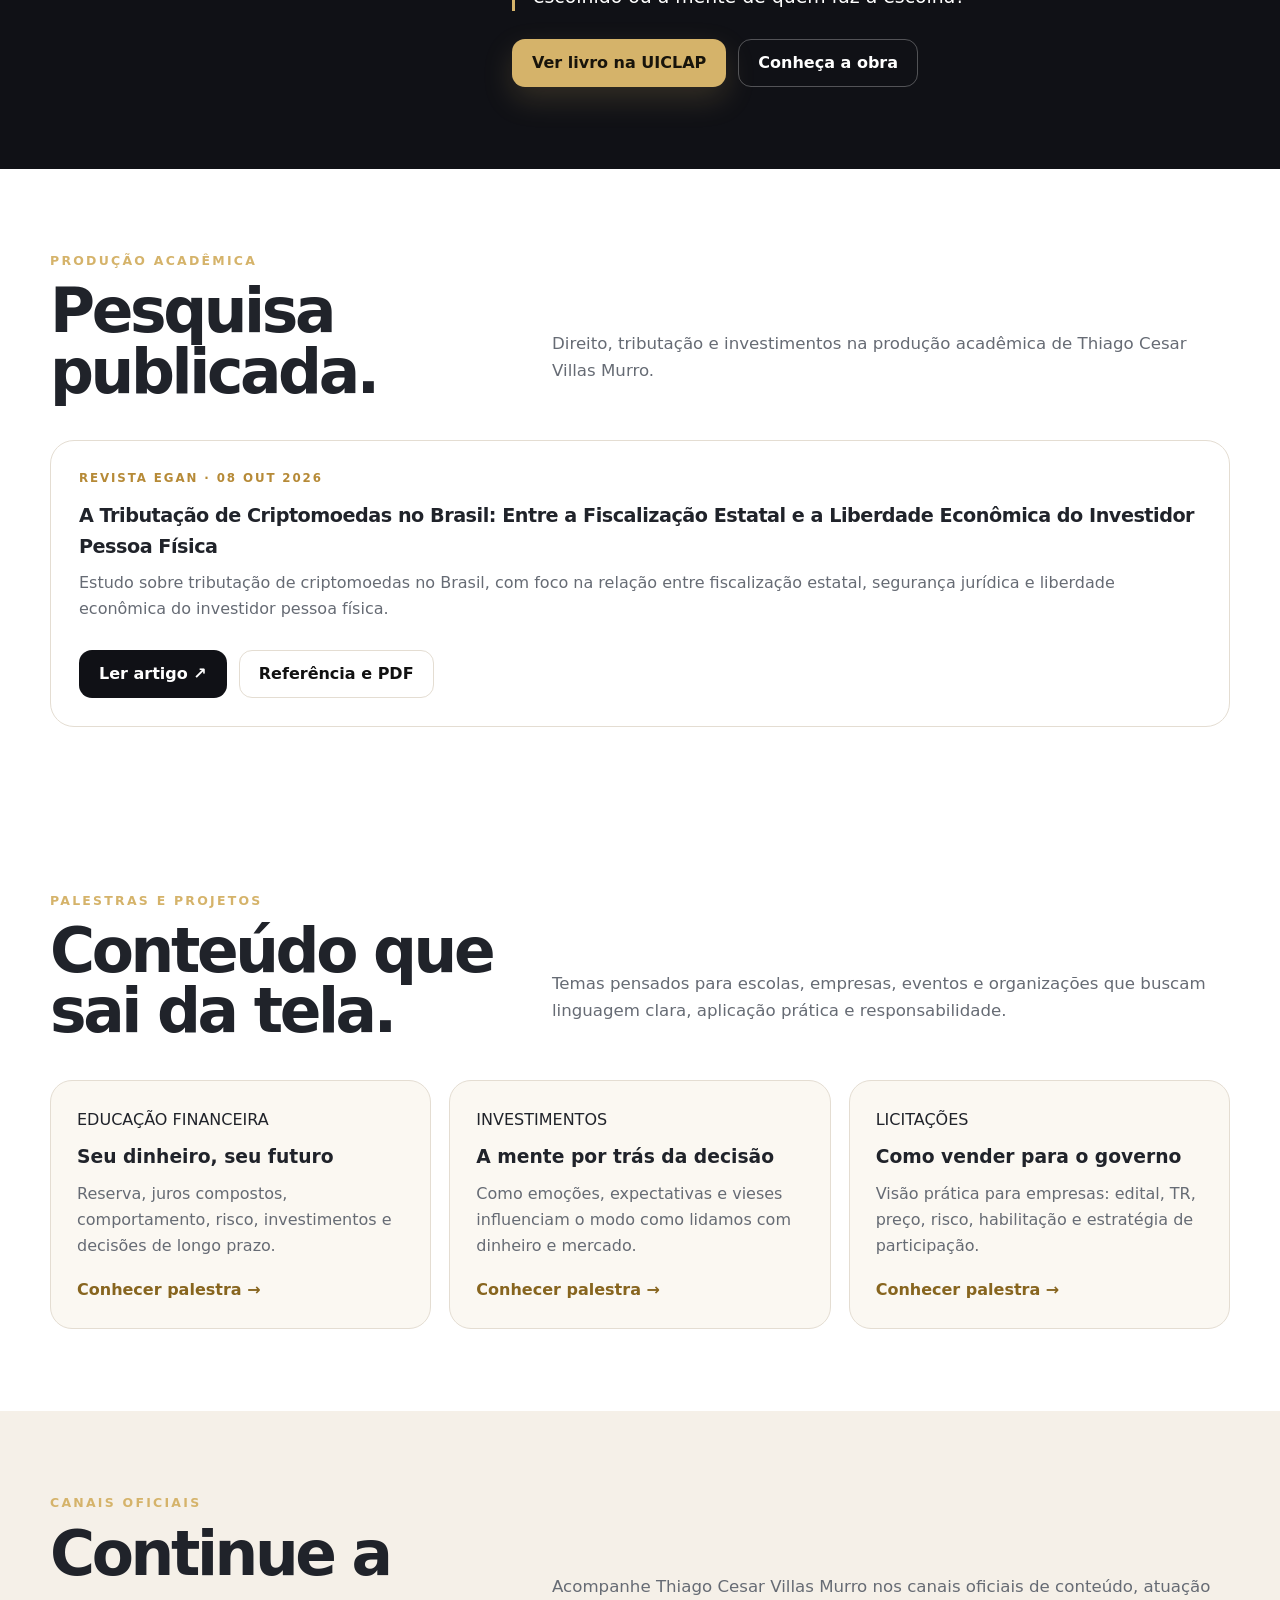
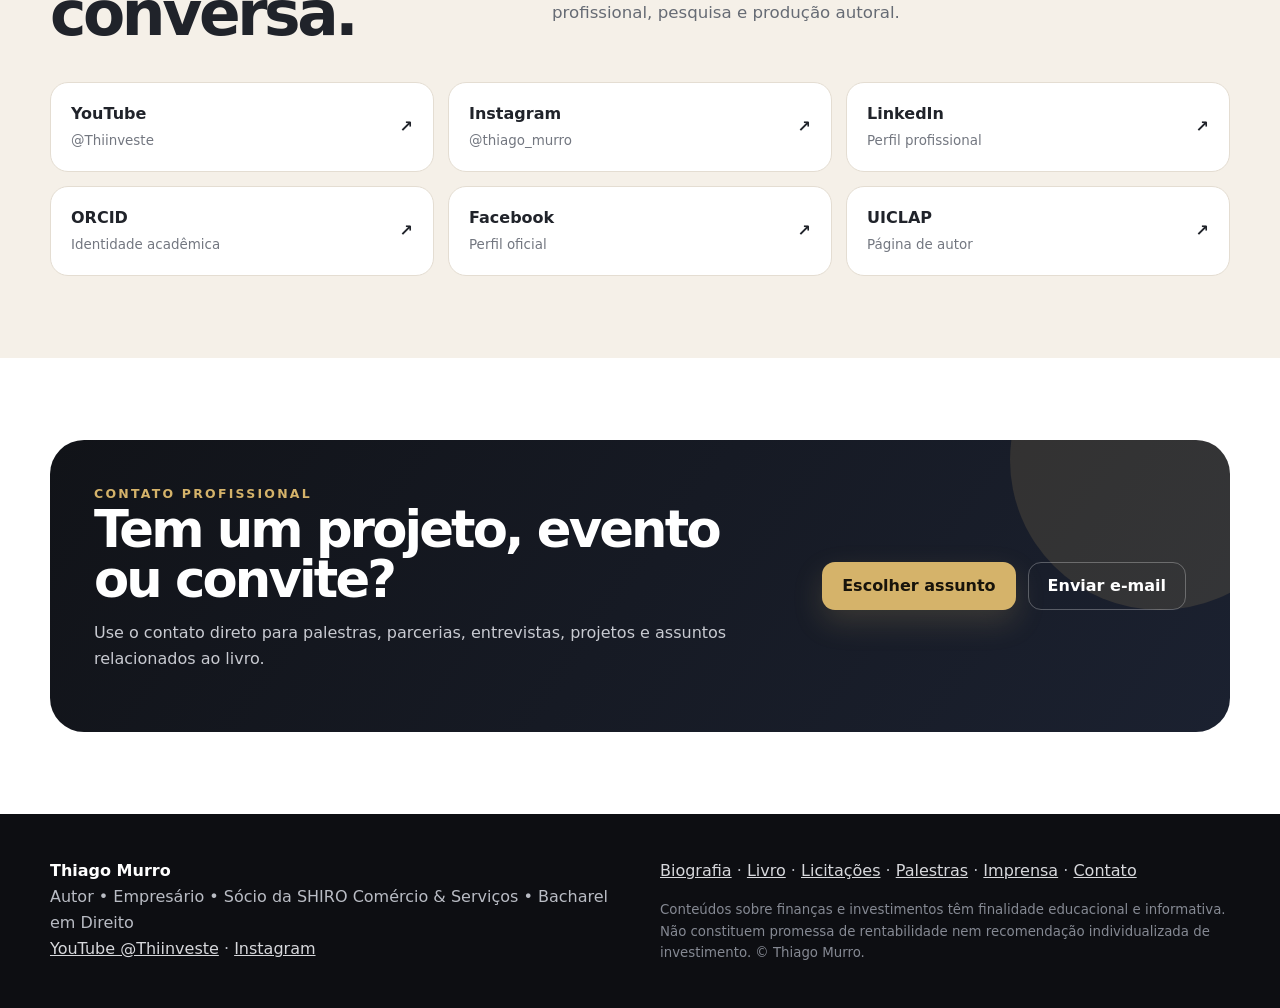
==== commit bfb30d7f: "Adicionar acesso ao radar de investimentos nos menus do site" ====
--- a/index.html
+++ b/index.html
@@ -1,8 +1,8 @@
 <!DOCTYPE html>
 <html lang="pt-BR"><head><meta charset="utf-8"/><meta content="width=device-width,initial-scale=1" name="viewport"/><title>Thiago Cesar Villas Murro | Site Oficial</title><meta name="description" content="Site oficial de Thiago Cesar Villas Murro: autor de Psicologia do Investimento, empresário e bacharel em Direito. Biografia, licitações e educação financeira."/><meta name="author" content="Thiago Cesar Villas Murro"/><meta content="index,follow,max-image-preview:large" name="robots"/><meta content="#101116" name="theme-color"/><meta content="website" property="og:type"/><meta property="og:title" content="Thiago Cesar Villas Murro | Site Oficial"/><meta property="og:description" content="Site oficial de Thiago Cesar Villas Murro: autor de Psicologia do Investimento, empresário e bacharel em Direito. Biografia, licitações e educação financeira."/><meta content="https://thiagomurro.github.io/assets/thiago-murro-hero.jpg" property="og:image"/><meta content="pt_BR" property="og:locale"/><meta content="summary_large_image" name="twitter:card"/><link href="assets/favicon.svg" rel="icon"/><link href="styles.css" rel="stylesheet"/><script type="application/ld+json">{"@context":"https://schema.org","@type":"Person","@id":"https://thiagomurro.github.io/#thiago-murro","name":"Thiago Cesar Villas Murro","alternateName":["Thiago Murro","Thiinveste"],"givenName":"Thiago Cesar","familyName":"Villas Murro","description":"Autor de Psicologia do Investimento, empresário, sócio da SHIRO Comércio & Serviços, bacharel em Direito e ex-3º Sargento do Exército Brasileiro. Atua com licitações, gestão pública e educação financeira.","url":"https://thiagomurro.github.io/","image":"https://thiagomurro.github.io/assets/thiago-murro-hero.jpg","jobTitle":["Autor","Empresário","Sócio da SHIRO Comércio & Serviços"],"sameAs":["https://www.youtube.com/@Thiinveste","https://www.instagram.com/thiago_murro/","https://www.facebook.com/thiago.murro.2025/","https://www.linkedin.com/in/thiago-cesar-villas-murro-1043553b2/","https://orcid.org/0009-0005-9822-4153","https://bio.uiclap.com/thiagomurro"],"knowsAbout":["Licitações e contratos","Gestão pública","Direito","Educação financeira","Comportamento do investidor","Empreendedorismo"]}</script>
-<script type="application/ld+json">{"@context":"https://schema.org","@type":"WebSite","name":"Thiago Cesar Villas Murro","alternateName":["Thiago Murro","Thiinveste"],"publisher":{"@id":"https://thiagomurro.github.io/#thiago-murro"},"@id":"https://thiagomurro.github.io/#website","url":"https://thiagomurro.github.io/"}</script><meta content="1200" property="og:image:width"/><meta content="675" property="og:image:height"/><meta content="Thiago Murro em retrato oficial" property="og:image:alt"/><meta property="og:site_name" content="Thiago Cesar Villas Murro | Site Oficial"/><meta name="twitter:title" content="Thiago Cesar Villas Murro | Site Oficial"/><meta name="twitter:description" content="Site oficial de Thiago Cesar Villas Murro: autor de Psicologia do Investimento, empresário e bacharel em Direito. Biografia, licitações e educação financeira."/><meta content="https://thiagomurro.github.io/assets/thiago-murro-hero.jpg" name="twitter:image"/><meta content="Thiago Murro em retrato oficial" name="twitter:image:alt"/><link href="./" hreflang="pt-BR" rel="alternate"/><link as="image" fetchpriority="high" href="assets/thiago-murro-hero.jpg" rel="preload"/><link href="https://thiagomurro.github.io/" rel="canonical"/><meta property="og:url" content="https://thiagomurro.github.io/"/><meta name="google-site-verification" content="vsxXLwSJ8syw92dhCx1a-eMl9iPqcOGJ20MB2Syrnk4"/><script type="application/ld+json">{"@context":"https://schema.org","@type":"ScholarlyArticle","@id":"https://doi.org/10.5281/zenodo.23240871","headline":"A Tributação de Criptomoedas no Brasil: Entre a Fiscalização Estatal e a Liberdade Econômica do Investidor Pessoa Física","name":"A Tributação de Criptomoedas no Brasil: Entre a Fiscalização Estatal e a Liberdade Econômica do Investidor Pessoa Física","author":{"@type":"Person","@id":"https://thiagomurro.github.io/#thiago-murro","name":"Thiago Cesar Villas Murro"},"datePublished":"2026-10-08","inLanguage":"pt-BR","url":"https://revistaegan.com.br/index.php/revistaegan/pt_BR/article/view/71","identifier":{"@type":"PropertyValue","propertyID":"DOI","value":"10.5281/zenodo.23240871"},"isPartOf":{"@type":"PublicationIssue","issueNumber":"10","isPartOf":{"@type":"PublicationVolume","volumeNumber":"1","isPartOf":{"@type":"Periodical","name":"Revista Egan","issn":"3086-3295"}}},"pagination":"1-10","description":"Estudo sobre tributação de criptomoedas no Brasil, com foco na relação entre fiscalização estatal, segurança jurídica e liberdade econômica do investidor pessoa física.","encoding":{"@type":"MediaObject","contentUrl":"https://revistaegan.com.br/index.php/revistaegan/article/download/71/78","encodingFormat":"application/pdf"}}</script></head><body><a class="skip" href="#conteudo">Ir para o conteúdo</a><header class="nav-shell"><div class="container nav"><a class="brand" href="index.html"><img alt="" height="38" src="assets/favicon.svg" width="38"/><span>Thiago Murro</span></a><button aria-expanded="false" aria-label="Abrir menu" class="menu">☰</button><nav aria-label="Navegação principal" class="navlinks"><a aria-current="page" href="index.html">Início</a><a href="biografia.html">Biografia</a><a href="livro.html">Livro</a><a href="licitacoes.html">Licitações</a><a href="palestras.html">Palestras</a><a href="imprensa.html">Imprensa</a><a href="links.html">Links</a><a class="nav-cta" href="contato.html">Contato</a></nav></div></header><main id="conteudo"><section class="hero"><div class="container hero-grid"><div class="reveal"><div class="eyebrow">Site oficial</div><h1 class="full-name">Thiago Murro<small>Autor de Psicologia do Investimento · Bacharel em Direito</small></h1><p class="hero-lead">Sou Thiago Cesar Villas Murro. Atuo na interseção entre <strong>licitações, negócios, Direito e educação financeira</strong>, reunindo experiência prática em contratações públicas, empreendedorismo e produção autoral. Sou autor de <em>Psicologia do Investimento</em> e sócio da SHIRO Comércio &amp; Serviços.</p><div class="actions"><a class="btn btn-gold" data-track="hero_biografia" href="biografia.html">Conheça minha trajetória</a><a class="btn btn-ghost" href="licitacoes.html">Atuação em licitações</a></div></div><div class="hero-photo reveal"><div class="frame"><img alt="Thiago Murro em foto oficial, sem edição artística" fetchpriority="high" height="1600" loading="eager" src="assets/thiago-murro-hero.jpg" width="894"/></div><div class="photo-tag"><strong>Autor de Psicologia do Investimento</strong><span>A mente, o dinheiro e as decisões que constroem patrimônio.</span></div></div></div></section>
+<script type="application/ld+json">{"@context":"https://schema.org","@type":"WebSite","name":"Thiago Cesar Villas Murro","alternateName":["Thiago Murro","Thiinveste"],"publisher":{"@id":"https://thiagomurro.github.io/#thiago-murro"},"@id":"https://thiagomurro.github.io/#website","url":"https://thiagomurro.github.io/"}</script><meta content="1200" property="og:image:width"/><meta content="675" property="og:image:height"/><meta content="Thiago Murro em retrato oficial" property="og:image:alt"/><meta property="og:site_name" content="Thiago Cesar Villas Murro | Site Oficial"/><meta name="twitter:title" content="Thiago Cesar Villas Murro | Site Oficial"/><meta name="twitter:description" content="Site oficial de Thiago Cesar Villas Murro: autor de Psicologia do Investimento, empresário e bacharel em Direito. Biografia, licitações e educação financeira."/><meta content="https://thiagomurro.github.io/assets/thiago-murro-hero.jpg" name="twitter:image"/><meta content="Thiago Murro em retrato oficial" name="twitter:image:alt"/><link href="./" hreflang="pt-BR" rel="alternate"/><link as="image" fetchpriority="high" href="assets/thiago-murro-hero.jpg" rel="preload"/><link href="https://thiagomurro.github.io/" rel="canonical"/><meta property="og:url" content="https://thiagomurro.github.io/"/><meta name="google-site-verification" content="vsxXLwSJ8syw92dhCx1a-eMl9iPqcOGJ20MB2Syrnk4"/><script type="application/ld+json">{"@context":"https://schema.org","@type":"ScholarlyArticle","@id":"https://doi.org/10.5281/zenodo.23240871","headline":"A Tributação de Criptomoedas no Brasil: Entre a Fiscalização Estatal e a Liberdade Econômica do Investidor Pessoa Física","name":"A Tributação de Criptomoedas no Brasil: Entre a Fiscalização Estatal e a Liberdade Econômica do Investidor Pessoa Física","author":{"@type":"Person","@id":"https://thiagomurro.github.io/#thiago-murro","name":"Thiago Cesar Villas Murro"},"datePublished":"2026-10-08","inLanguage":"pt-BR","url":"https://revistaegan.com.br/index.php/revistaegan/pt_BR/article/view/71","identifier":{"@type":"PropertyValue","propertyID":"DOI","value":"10.5281/zenodo.23240871"},"isPartOf":{"@type":"PublicationIssue","issueNumber":"10","isPartOf":{"@type":"PublicationVolume","volumeNumber":"1","isPartOf":{"@type":"Periodical","name":"Revista Egan","issn":"3086-3295"}}},"pagination":"1-10","description":"Estudo sobre tributação de criptomoedas no Brasil, com foco na relação entre fiscalização estatal, segurança jurídica e liberdade econômica do investidor pessoa física.","encoding":{"@type":"MediaObject","contentUrl":"https://revistaegan.com.br/index.php/revistaegan/article/download/71/78","encodingFormat":"application/pdf"}}</script></head><body><a class="skip" href="#conteudo">Ir para o conteúdo</a><header class="nav-shell"><div class="container nav"><a class="brand" href="index.html"><img alt="" height="38" src="assets/favicon.svg" width="38"/><span>Thiago Murro</span></a><button aria-expanded="false" aria-label="Abrir menu" class="menu">☰</button><nav aria-label="Navegação principal" class="navlinks"><a aria-current="page" href="index.html">Início</a><a href="biografia.html">Biografia</a><a href="livro.html">Livro</a><a href="licitacoes.html">Licitações</a><a href="palestras.html">Palestras</a><a href="imprensa.html">Imprensa</a><a href="investimentos.html">Investimentos</a><a href="links.html">Links</a><a class="nav-cta" href="contato.html">Contato</a></nav></div></header><main id="conteudo"><section class="hero"><div class="container hero-grid"><div class="reveal"><div class="eyebrow">Site oficial</div><h1 class="full-name">Thiago Murro<small>Autor de Psicologia do Investimento · Bacharel em Direito</small></h1><p class="hero-lead">Sou Thiago Cesar Villas Murro. Atuo na interseção entre <strong>licitações, negócios, Direito e educação financeira</strong>, reunindo experiência prática em contratações públicas, empreendedorismo e produção autoral. Sou autor de <em>Psicologia do Investimento</em> e sócio da SHIRO Comércio &amp; Serviços.</p><div class="actions"><a class="btn btn-gold" data-track="hero_biografia" href="biografia.html">Conheça minha trajetória</a><a class="btn btn-ghost" href="licitacoes.html">Atuação em licitações</a></div></div><div class="hero-photo reveal"><div class="frame"><img alt="Thiago Murro em foto oficial, sem edição artística" fetchpriority="high" height="1600" loading="eager" src="assets/thiago-murro-hero.jpg" width="894"/></div><div class="photo-tag"><strong>Autor de Psicologia do Investimento</strong><span>A mente, o dinheiro e as decisões que constroem patrimônio.</span></div></div></div></section>
 <section class="trust"><div class="container trust-grid"><div class="trust-item"><strong>Livro publicado</strong><span>Psicologia do Investimento</span></div><div class="trust-item"><strong>Exército Brasileiro</strong><span>Ex-3º Sargento</span></div><div class="trust-item"><strong>Direito</strong><span>Bacharel + 4 pós em andamento</span></div><div class="trust-item"><strong>Conteúdo autoral</strong><span>YouTube @Thiinveste</span></div></div></section>
-<section class="section white"><div class="container"><div class="section-head"><div><div class="eyebrow">O que você encontra aqui</div><h2>Uma identidade.<br/>Várias frentes de conhecimento.</h2></div><p class="section-copy">Trajetória profissional, produção autoral, conteúdo, palestras e atuação em licitações e negócios reunidos em um único lugar.</p></div><div class="grid3"><article class="card"><div class="num">01 · FINANÇAS</div><h3>Educação financeira e investimentos</h3><p>Comportamento, planejamento, risco, disciplina e construção patrimonial de longo prazo.</p></article><article class="card"><div class="num">02 · DIREITO</div><h3>Licitações e negócios públicos</h3><p>Análise prática de compras públicas, editais, termos de referência, riscos e estratégia empresarial.</p></article><article class="card"><div class="num">03 · NEGÓCIOS</div><h3>Empreendedorismo e decisão</h3><p>Gestão, estratégia, operação e decisões empresariais vistas por quem atua na prática.</p></article></div></div></section>
+<section class="section white"><div class="container"><div class="section-head"><div><div class="eyebrow">O que você encontra aqui</div><h2>Uma identidade.<br/>Várias frentes de conhecimento.</h2></div><p class="section-copy">Trajetória profissional, produção autoral, conteúdo, palestras e atuação em licitações e negócios reunidos em um único lugar.</p></div><div class="grid3"><article class="card"><div class="num">01 · FINANÇAS</div><h3>Educação financeira e investimentos</h3><p>Comportamento, planejamento, risco, disciplina e construção patrimonial de longo prazo.</p><p style="margin-top:12px"><a href="investimentos.html" style="font-weight:800;text-decoration:underline;text-underline-offset:4px">Ver os dashboards de mercado →</a></p></article><article class="card"><div class="num">02 · DIREITO</div><h3>Licitações e negócios públicos</h3><p>Análise prática de compras públicas, editais, termos de referência, riscos e estratégia empresarial.</p></article><article class="card"><div class="num">03 · NEGÓCIOS</div><h3>Empreendedorismo e decisão</h3><p>Gestão, estratégia, operação e decisões empresariais vistas por quem atua na prática.</p></article></div></div></section>
 <section class="section paper"><div class="container about-grid"><div class="about-photo"><img alt="Thiago Murro em retrato profissional" height="1600" loading="lazy" src="assets/thiago-murro-sobre.jpg" width="894"/></div><div><div class="eyebrow">Sobre Thiago Murro</div><h2>Experiência prática antes do discurso.</h2><p class="quote">“Construir patrimônio não é apenas aprender a investir. É aprender a decidir.”</p><div class="prose"><p>Thiago Cesar Villas Murro é autor, empresário, sócio da SHIRO Comércio &amp; Serviços e bacharel em Direito. Atuou como 3º Sargento do Exército Brasileiro e construiu experiência em gestão, administração, aquisições e licitações.</p><p>Cristão protestante, diácono, casado e pai de uma filha, também desenvolve projetos em educação financeira, investimentos e formação de pessoas — temas que se conectam à sua produção autoral e às palestras.</p></div><div class="chips"><span class="chip">Direito Administrativo</span><span class="chip">Licitações e Contratos</span><span class="chip">Direito Empresarial</span><span class="chip">Educação Financeira</span><span class="chip">Investimentos</span></div><div class="actions"><a class="btn btn-dark" href="biografia.html">Ler biografia completa</a><a class="btn btn-light" href="imprensa.html">Material para imprensa</a></div></div></div></section>
 <section class="section dark"><div class="container book-grid"><div class="cover-wrap"><img alt="Capa do livro Psicologia do Investimento, de Thiago Murro" class="book-cover" height="1002" loading="lazy" src="assets/psicologia-do-investimento-capa.avif" width="668"/></div><div class="book-info"><div class="eyebrow">Livro</div><h2>Psicologia do Investimento</h2><div class="meta"><span>33 capítulos</span><span>ISBN 978-65-02-39994-1</span><span>Thiago Murro</span></div><p>Uma leitura sobre comportamento, dinheiro, investimentos e as decisões que constroem patrimônio. Da organização financeira à disciplina de longo prazo, o livro parte da ideia de que bons resultados exigem também conhecer a própria mente.</p><blockquote>“O que realmente determina uma boa decisão financeira: o investimento escolhido ou a mente de quem faz a escolha?”</blockquote><div class="actions"><a class="btn btn-gold" data-track="buy_book_home" href="https://loja.uiclap.com/titulo/ua206157" rel="noopener" target="_blank">Ver livro na UICLAP</a><a class="btn btn-ghost" href="livro.html">Conheça a obra</a></div></div></div></section>
 <section class="section white" id="publicacoes"><div class="container"><div class="section-head"><div><div class="eyebrow">Produção acadêmica</div><h2>Pesquisa publicada.</h2></div><p class="section-copy">Direito, tributação e investimentos na produção acadêmica de Thiago Cesar Villas Murro.</p></div><article class="card"><div class="num">REVISTA EGAN · 08 OUT 2026</div><h3>A Tributação de Criptomoedas no Brasil: Entre a Fiscalização Estatal e a Liberdade Econômica do Investidor Pessoa Física</h3><p>Estudo sobre tributação de criptomoedas no Brasil, com foco na relação entre fiscalização estatal, segurança jurídica e liberdade econômica do investidor pessoa física.</p><div class="actions"><a class="btn btn-dark" href="https://revistaegan.com.br/index.php/revistaegan/pt_BR/article/view/71" target="_blank" rel="noopener">Ler artigo ↗</a><a class="btn btn-light" href="biografia.html#publicacoes">Referência e PDF</a></div></article></div></section><section class="section white"><div class="container"><div class="section-head"><div><div class="eyebrow">Palestras e projetos</div><h2>Conteúdo que sai da tela.</h2></div><p class="section-copy">Temas pensados para escolas, empresas, eventos e organizações que buscam linguagem clara, aplicação prática e responsabilidade.</p></div><div class="offer"><article class="offer-card"><div class="num">EDUCAÇÃO FINANCEIRA</div><h3>Seu dinheiro, seu futuro</h3><p>Reserva, juros compostos, comportamento, risco, investimentos e decisões de longo prazo.</p><a href="palestras.html">Conhecer palestra →</a></article><article class="offer-card"><div class="num">INVESTIMENTOS</div><h3>A mente por trás da decisão</h3><p>Como emoções, expectativas e vieses influenciam o modo como lidamos com dinheiro e mercado.</p><a href="palestras.html">Conhecer palestra →</a></article><article class="offer-card"><div class="num">LICITAÇÕES</div><h3>Como vender para o governo</h3><p>Visão prática para empresas: edital, TR, preço, risco, habilitação e estratégia de participação.</p><a href="palestras.html">Conhecer palestra →</a></article></div></div></section>
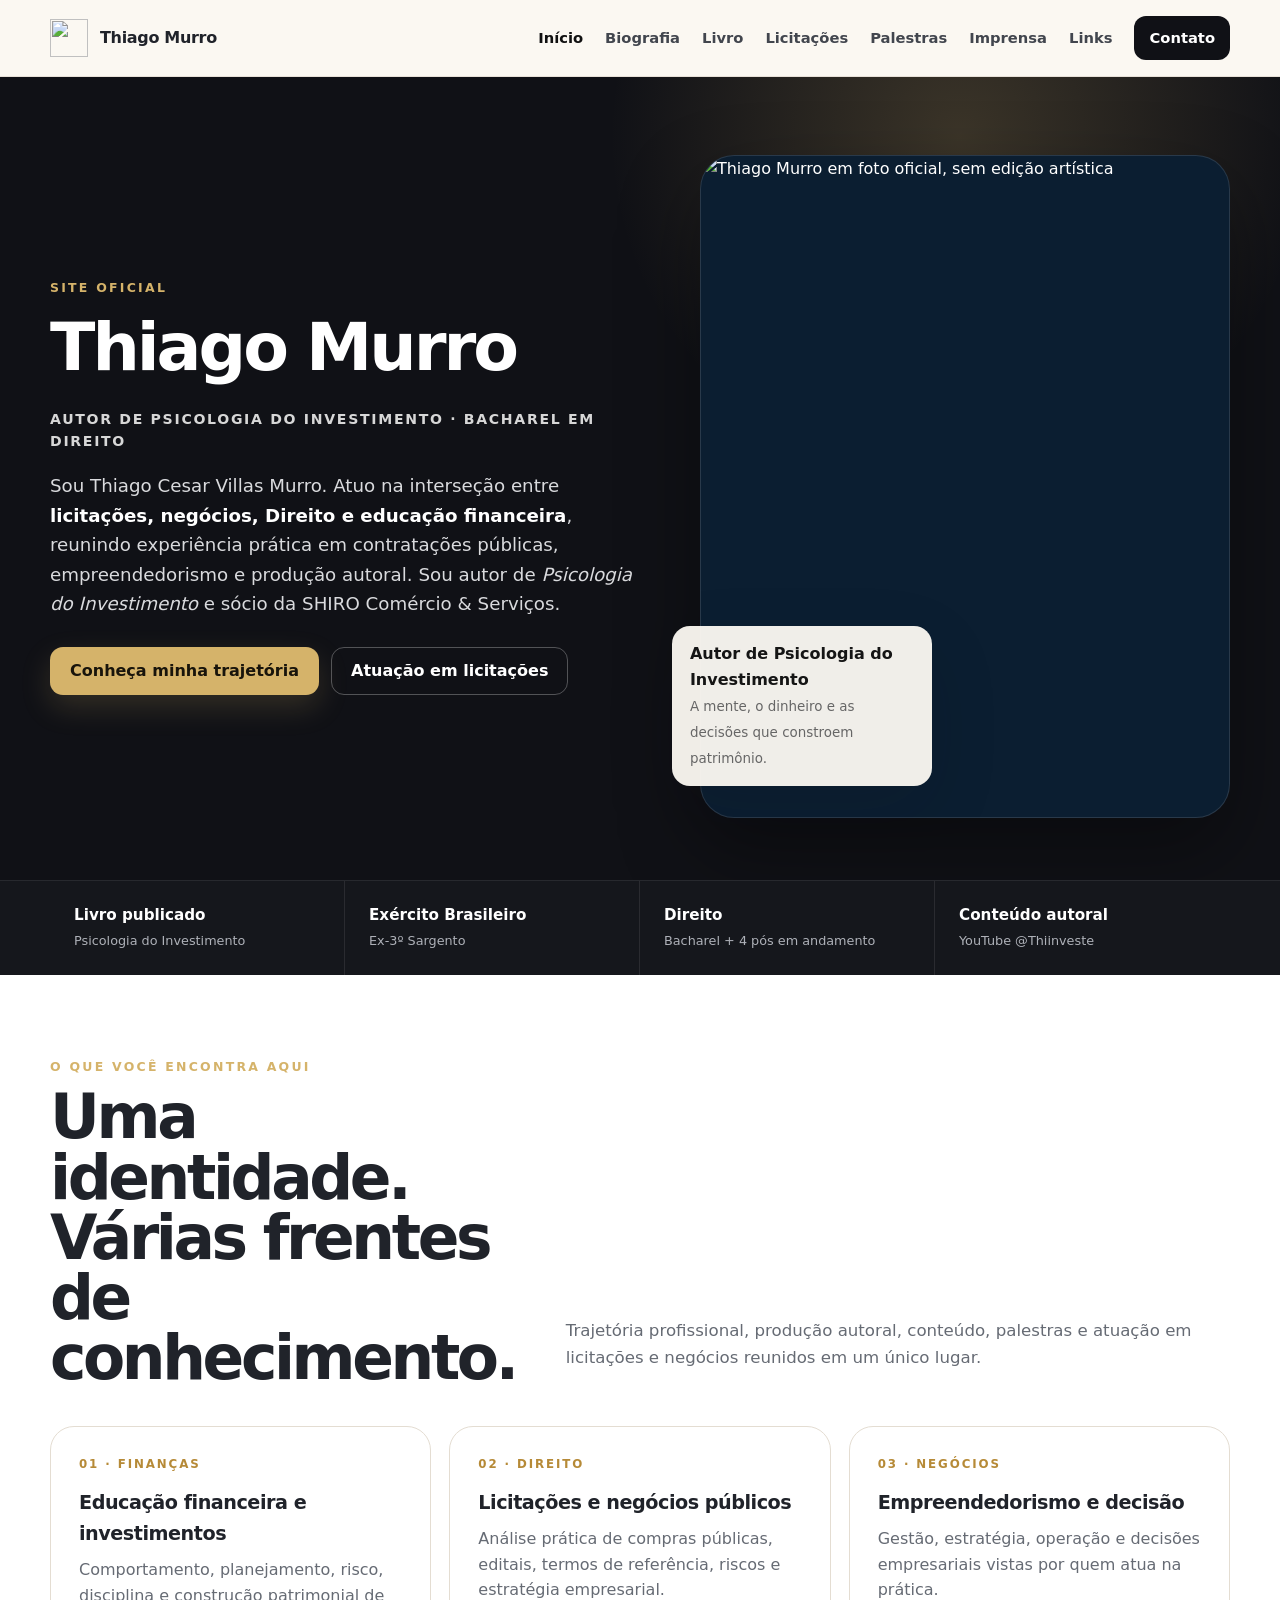
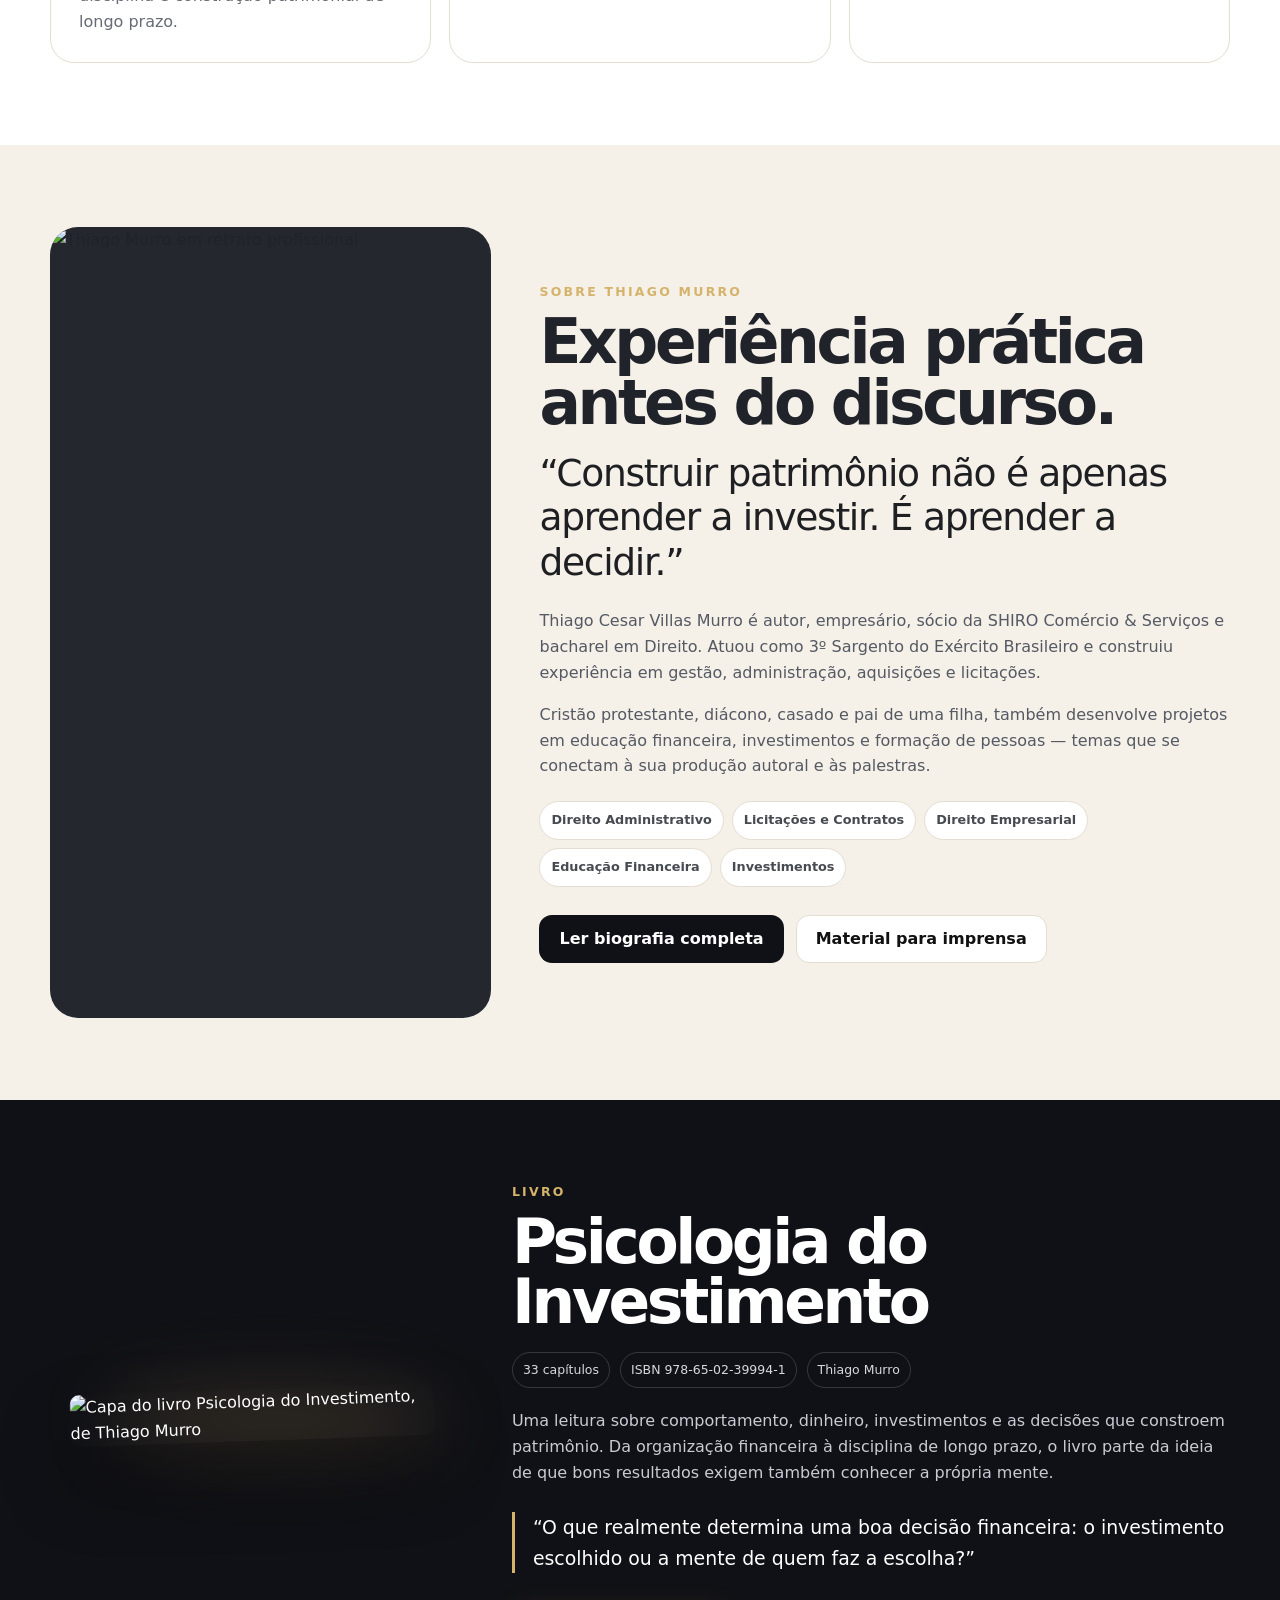
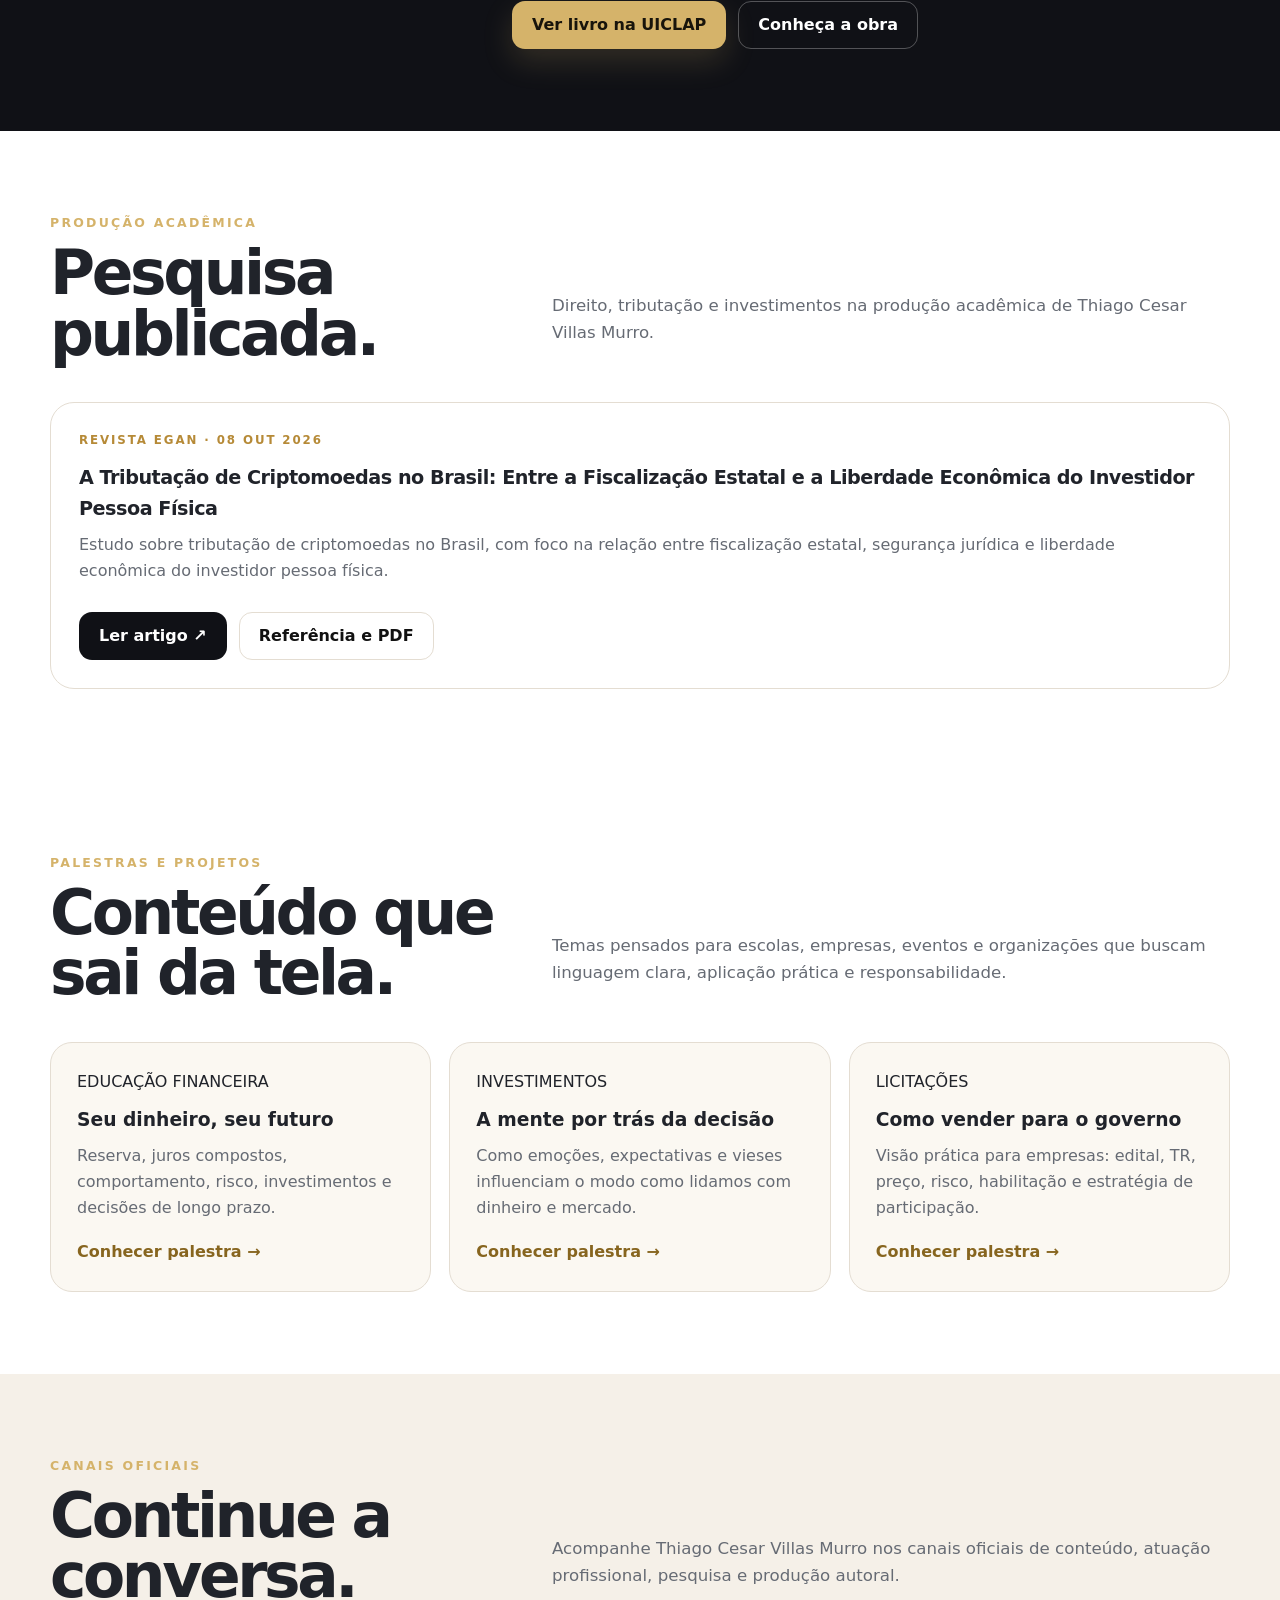
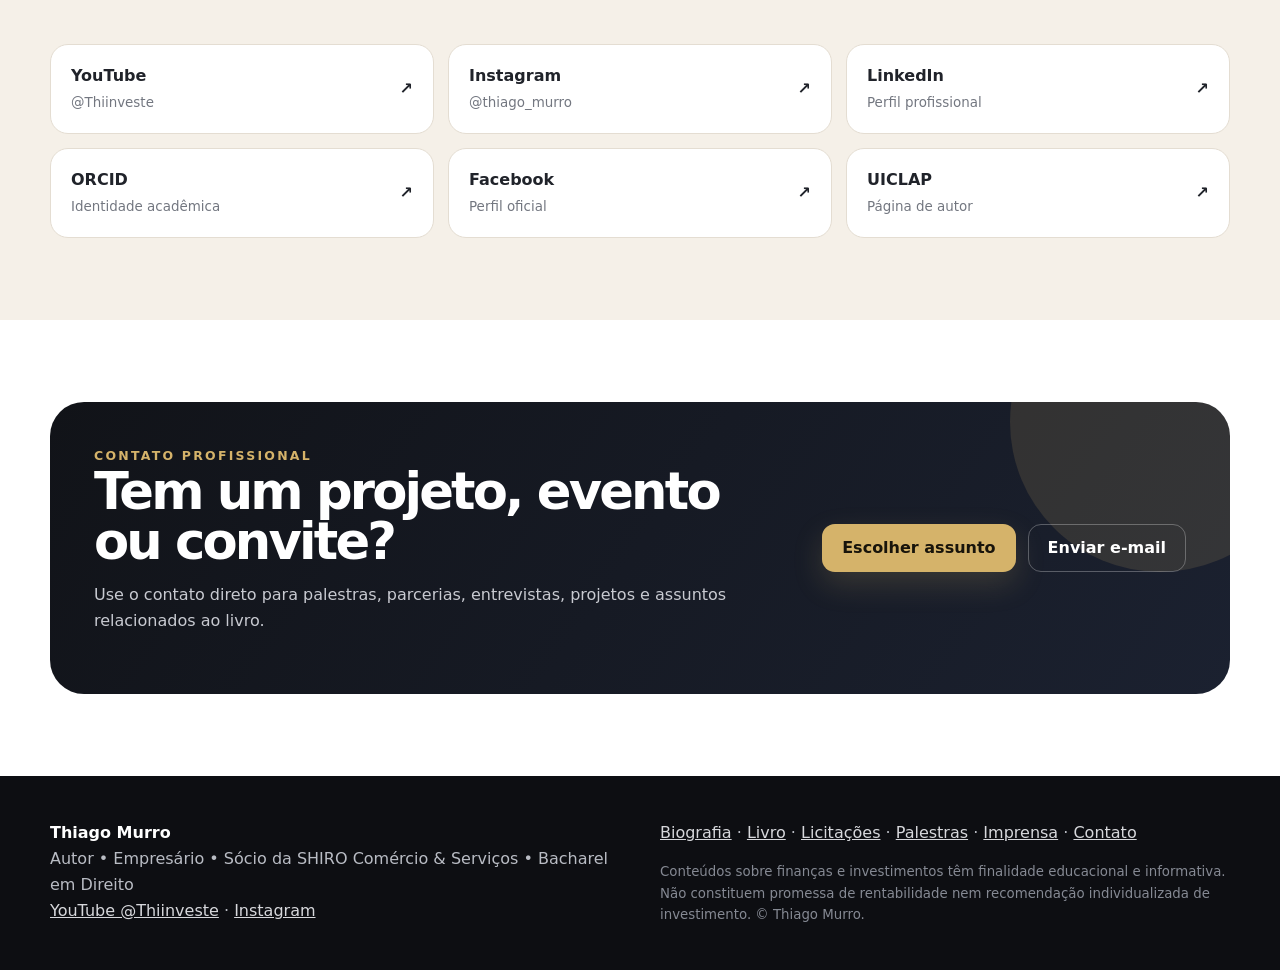
==== commit a07ea7e0: "site pessoal: remover acesso ao dashboard de investimentos em index.html" ====
--- a/index.html
+++ b/index.html
@@ -1,8 +1,8 @@
 <!DOCTYPE html>
 <html lang="pt-BR"><head><meta charset="utf-8"/><meta content="width=device-width,initial-scale=1" name="viewport"/><title>Thiago Cesar Villas Murro | Site Oficial</title><meta name="description" content="Site oficial de Thiago Cesar Villas Murro: autor de Psicologia do Investimento, empresário e bacharel em Direito. Biografia, licitações e educação financeira."/><meta name="author" content="Thiago Cesar Villas Murro"/><meta content="index,follow,max-image-preview:large" name="robots"/><meta content="#101116" name="theme-color"/><meta content="website" property="og:type"/><meta property="og:title" content="Thiago Cesar Villas Murro | Site Oficial"/><meta property="og:description" content="Site oficial de Thiago Cesar Villas Murro: autor de Psicologia do Investimento, empresário e bacharel em Direito. Biografia, licitações e educação financeira."/><meta content="https://thiagomurro.github.io/assets/thiago-murro-hero.jpg" property="og:image"/><meta content="pt_BR" property="og:locale"/><meta content="summary_large_image" name="twitter:card"/><link href="assets/favicon.svg" rel="icon"/><link href="styles.css" rel="stylesheet"/><script type="application/ld+json">{"@context":"https://schema.org","@type":"Person","@id":"https://thiagomurro.github.io/#thiago-murro","name":"Thiago Cesar Villas Murro","alternateName":["Thiago Murro","Thiinveste"],"givenName":"Thiago Cesar","familyName":"Villas Murro","description":"Autor de Psicologia do Investimento, empresário, sócio da SHIRO Comércio & Serviços, bacharel em Direito e ex-3º Sargento do Exército Brasileiro. Atua com licitações, gestão pública e educação financeira.","url":"https://thiagomurro.github.io/","image":"https://thiagomurro.github.io/assets/thiago-murro-hero.jpg","jobTitle":["Autor","Empresário","Sócio da SHIRO Comércio & Serviços"],"sameAs":["https://www.youtube.com/@Thiinveste","https://www.instagram.com/thiago_murro/","https://www.facebook.com/thiago.murro.2025/","https://www.linkedin.com/in/thiago-cesar-villas-murro-1043553b2/","https://orcid.org/0009-0005-9822-4153","https://bio.uiclap.com/thiagomurro"],"knowsAbout":["Licitações e contratos","Gestão pública","Direito","Educação financeira","Comportamento do investidor","Empreendedorismo"]}</script>
-<script type="application/ld+json">{"@context":"https://schema.org","@type":"WebSite","name":"Thiago Cesar Villas Murro","alternateName":["Thiago Murro","Thiinveste"],"publisher":{"@id":"https://thiagomurro.github.io/#thiago-murro"},"@id":"https://thiagomurro.github.io/#website","url":"https://thiagomurro.github.io/"}</script><meta content="1200" property="og:image:width"/><meta content="675" property="og:image:height"/><meta content="Thiago Murro em retrato oficial" property="og:image:alt"/><meta property="og:site_name" content="Thiago Cesar Villas Murro | Site Oficial"/><meta name="twitter:title" content="Thiago Cesar Villas Murro | Site Oficial"/><meta name="twitter:description" content="Site oficial de Thiago Cesar Villas Murro: autor de Psicologia do Investimento, empresário e bacharel em Direito. Biografia, licitações e educação financeira."/><meta content="https://thiagomurro.github.io/assets/thiago-murro-hero.jpg" name="twitter:image"/><meta content="Thiago Murro em retrato oficial" name="twitter:image:alt"/><link href="./" hreflang="pt-BR" rel="alternate"/><link as="image" fetchpriority="high" href="assets/thiago-murro-hero.jpg" rel="preload"/><link href="https://thiagomurro.github.io/" rel="canonical"/><meta property="og:url" content="https://thiagomurro.github.io/"/><meta name="google-site-verification" content="vsxXLwSJ8syw92dhCx1a-eMl9iPqcOGJ20MB2Syrnk4"/><script type="application/ld+json">{"@context":"https://schema.org","@type":"ScholarlyArticle","@id":"https://doi.org/10.5281/zenodo.23240871","headline":"A Tributação de Criptomoedas no Brasil: Entre a Fiscalização Estatal e a Liberdade Econômica do Investidor Pessoa Física","name":"A Tributação de Criptomoedas no Brasil: Entre a Fiscalização Estatal e a Liberdade Econômica do Investidor Pessoa Física","author":{"@type":"Person","@id":"https://thiagomurro.github.io/#thiago-murro","name":"Thiago Cesar Villas Murro"},"datePublished":"2026-10-08","inLanguage":"pt-BR","url":"https://revistaegan.com.br/index.php/revistaegan/pt_BR/article/view/71","identifier":{"@type":"PropertyValue","propertyID":"DOI","value":"10.5281/zenodo.23240871"},"isPartOf":{"@type":"PublicationIssue","issueNumber":"10","isPartOf":{"@type":"PublicationVolume","volumeNumber":"1","isPartOf":{"@type":"Periodical","name":"Revista Egan","issn":"3086-3295"}}},"pagination":"1-10","description":"Estudo sobre tributação de criptomoedas no Brasil, com foco na relação entre fiscalização estatal, segurança jurídica e liberdade econômica do investidor pessoa física.","encoding":{"@type":"MediaObject","contentUrl":"https://revistaegan.com.br/index.php/revistaegan/article/download/71/78","encodingFormat":"application/pdf"}}</script></head><body><a class="skip" href="#conteudo">Ir para o conteúdo</a><header class="nav-shell"><div class="container nav"><a class="brand" href="index.html"><img alt="" height="38" src="assets/favicon.svg" width="38"/><span>Thiago Murro</span></a><button aria-expanded="false" aria-label="Abrir menu" class="menu">☰</button><nav aria-label="Navegação principal" class="navlinks"><a aria-current="page" href="index.html">Início</a><a href="biografia.html">Biografia</a><a href="livro.html">Livro</a><a href="licitacoes.html">Licitações</a><a href="palestras.html">Palestras</a><a href="imprensa.html">Imprensa</a><a href="investimentos.html">Investimentos</a><a href="links.html">Links</a><a class="nav-cta" href="contato.html">Contato</a></nav></div></header><main id="conteudo"><section class="hero"><div class="container hero-grid"><div class="reveal"><div class="eyebrow">Site oficial</div><h1 class="full-name">Thiago Murro<small>Autor de Psicologia do Investimento · Bacharel em Direito</small></h1><p class="hero-lead">Sou Thiago Cesar Villas Murro. Atuo na interseção entre <strong>licitações, negócios, Direito e educação financeira</strong>, reunindo experiência prática em contratações públicas, empreendedorismo e produção autoral. Sou autor de <em>Psicologia do Investimento</em> e sócio da SHIRO Comércio &amp; Serviços.</p><div class="actions"><a class="btn btn-gold" data-track="hero_biografia" href="biografia.html">Conheça minha trajetória</a><a class="btn btn-ghost" href="licitacoes.html">Atuação em licitações</a></div></div><div class="hero-photo reveal"><div class="frame"><img alt="Thiago Murro em foto oficial, sem edição artística" fetchpriority="high" height="1600" loading="eager" src="assets/thiago-murro-hero.jpg" width="894"/></div><div class="photo-tag"><strong>Autor de Psicologia do Investimento</strong><span>A mente, o dinheiro e as decisões que constroem patrimônio.</span></div></div></div></section>
+<script type="application/ld+json">{"@context":"https://schema.org","@type":"WebSite","name":"Thiago Cesar Villas Murro","alternateName":["Thiago Murro","Thiinveste"],"publisher":{"@id":"https://thiagomurro.github.io/#thiago-murro"},"@id":"https://thiagomurro.github.io/#website","url":"https://thiagomurro.github.io/"}</script><meta content="1200" property="og:image:width"/><meta content="675" property="og:image:height"/><meta content="Thiago Murro em retrato oficial" property="og:image:alt"/><meta property="og:site_name" content="Thiago Cesar Villas Murro | Site Oficial"/><meta name="twitter:title" content="Thiago Cesar Villas Murro | Site Oficial"/><meta name="twitter:description" content="Site oficial de Thiago Cesar Villas Murro: autor de Psicologia do Investimento, empresário e bacharel em Direito. Biografia, licitações e educação financeira."/><meta content="https://thiagomurro.github.io/assets/thiago-murro-hero.jpg" name="twitter:image"/><meta content="Thiago Murro em retrato oficial" name="twitter:image:alt"/><link href="./" hreflang="pt-BR" rel="alternate"/><link as="image" fetchpriority="high" href="assets/thiago-murro-hero.jpg" rel="preload"/><link href="https://thiagomurro.github.io/" rel="canonical"/><meta property="og:url" content="https://thiagomurro.github.io/"/><meta name="google-site-verification" content="vsxXLwSJ8syw92dhCx1a-eMl9iPqcOGJ20MB2Syrnk4"/><script type="application/ld+json">{"@context":"https://schema.org","@type":"ScholarlyArticle","@id":"https://doi.org/10.5281/zenodo.23240871","headline":"A Tributação de Criptomoedas no Brasil: Entre a Fiscalização Estatal e a Liberdade Econômica do Investidor Pessoa Física","name":"A Tributação de Criptomoedas no Brasil: Entre a Fiscalização Estatal e a Liberdade Econômica do Investidor Pessoa Física","author":{"@type":"Person","@id":"https://thiagomurro.github.io/#thiago-murro","name":"Thiago Cesar Villas Murro"},"datePublished":"2026-10-08","inLanguage":"pt-BR","url":"https://revistaegan.com.br/index.php/revistaegan/pt_BR/article/view/71","identifier":{"@type":"PropertyValue","propertyID":"DOI","value":"10.5281/zenodo.23240871"},"isPartOf":{"@type":"PublicationIssue","issueNumber":"10","isPartOf":{"@type":"PublicationVolume","volumeNumber":"1","isPartOf":{"@type":"Periodical","name":"Revista Egan","issn":"3086-3295"}}},"pagination":"1-10","description":"Estudo sobre tributação de criptomoedas no Brasil, com foco na relação entre fiscalização estatal, segurança jurídica e liberdade econômica do investidor pessoa física.","encoding":{"@type":"MediaObject","contentUrl":"https://revistaegan.com.br/index.php/revistaegan/article/download/71/78","encodingFormat":"application/pdf"}}</script></head><body><a class="skip" href="#conteudo">Ir para o conteúdo</a><header class="nav-shell"><div class="container nav"><a class="brand" href="index.html"><img alt="" height="38" src="assets/favicon.svg" width="38"/><span>Thiago Murro</span></a><button aria-expanded="false" aria-label="Abrir menu" class="menu">☰</button><nav aria-label="Navegação principal" class="navlinks"><a aria-current="page" href="index.html">Início</a><a href="biografia.html">Biografia</a><a href="livro.html">Livro</a><a href="licitacoes.html">Licitações</a><a href="palestras.html">Palestras</a><a href="imprensa.html">Imprensa</a><a href="links.html">Links</a><a class="nav-cta" href="contato.html">Contato</a></nav></div></header><main id="conteudo"><section class="hero"><div class="container hero-grid"><div class="reveal"><div class="eyebrow">Site oficial</div><h1 class="full-name">Thiago Murro<small>Autor de Psicologia do Investimento · Bacharel em Direito</small></h1><p class="hero-lead">Sou Thiago Cesar Villas Murro. Atuo na interseção entre <strong>licitações, negócios, Direito e educação financeira</strong>, reunindo experiência prática em contratações públicas, empreendedorismo e produção autoral. Sou autor de <em>Psicologia do Investimento</em> e sócio da SHIRO Comércio &amp; Serviços.</p><div class="actions"><a class="btn btn-gold" data-track="hero_biografia" href="biografia.html">Conheça minha trajetória</a><a class="btn btn-ghost" href="licitacoes.html">Atuação em licitações</a></div></div><div class="hero-photo reveal"><div class="frame"><img alt="Thiago Murro em foto oficial, sem edição artística" fetchpriority="high" height="1600" loading="eager" src="assets/thiago-murro-hero.jpg" width="894"/></div><div class="photo-tag"><strong>Autor de Psicologia do Investimento</strong><span>A mente, o dinheiro e as decisões que constroem patrimônio.</span></div></div></div></section>
 <section class="trust"><div class="container trust-grid"><div class="trust-item"><strong>Livro publicado</strong><span>Psicologia do Investimento</span></div><div class="trust-item"><strong>Exército Brasileiro</strong><span>Ex-3º Sargento</span></div><div class="trust-item"><strong>Direito</strong><span>Bacharel + 4 pós em andamento</span></div><div class="trust-item"><strong>Conteúdo autoral</strong><span>YouTube @Thiinveste</span></div></div></section>
-<section class="section white"><div class="container"><div class="section-head"><div><div class="eyebrow">O que você encontra aqui</div><h2>Uma identidade.<br/>Várias frentes de conhecimento.</h2></div><p class="section-copy">Trajetória profissional, produção autoral, conteúdo, palestras e atuação em licitações e negócios reunidos em um único lugar.</p></div><div class="grid3"><article class="card"><div class="num">01 · FINANÇAS</div><h3>Educação financeira e investimentos</h3><p>Comportamento, planejamento, risco, disciplina e construção patrimonial de longo prazo.</p><p style="margin-top:12px"><a href="investimentos.html" style="font-weight:800;text-decoration:underline;text-underline-offset:4px">Ver os dashboards de mercado →</a></p></article><article class="card"><div class="num">02 · DIREITO</div><h3>Licitações e negócios públicos</h3><p>Análise prática de compras públicas, editais, termos de referência, riscos e estratégia empresarial.</p></article><article class="card"><div class="num">03 · NEGÓCIOS</div><h3>Empreendedorismo e decisão</h3><p>Gestão, estratégia, operação e decisões empresariais vistas por quem atua na prática.</p></article></div></div></section>
+<section class="section white"><div class="container"><div class="section-head"><div><div class="eyebrow">O que você encontra aqui</div><h2>Uma identidade.<br/>Várias frentes de conhecimento.</h2></div><p class="section-copy">Trajetória profissional, produção autoral, conteúdo, palestras e atuação em licitações e negócios reunidos em um único lugar.</p></div><div class="grid3"><article class="card"><div class="num">01 · FINANÇAS</div><h3>Educação financeira e investimentos</h3><p>Comportamento, planejamento, risco, disciplina e construção patrimonial de longo prazo.</p></article><article class="card"><div class="num">02 · DIREITO</div><h3>Licitações e negócios públicos</h3><p>Análise prática de compras públicas, editais, termos de referência, riscos e estratégia empresarial.</p></article><article class="card"><div class="num">03 · NEGÓCIOS</div><h3>Empreendedorismo e decisão</h3><p>Gestão, estratégia, operação e decisões empresariais vistas por quem atua na prática.</p></article></div></div></section>
 <section class="section paper"><div class="container about-grid"><div class="about-photo"><img alt="Thiago Murro em retrato profissional" height="1600" loading="lazy" src="assets/thiago-murro-sobre.jpg" width="894"/></div><div><div class="eyebrow">Sobre Thiago Murro</div><h2>Experiência prática antes do discurso.</h2><p class="quote">“Construir patrimônio não é apenas aprender a investir. É aprender a decidir.”</p><div class="prose"><p>Thiago Cesar Villas Murro é autor, empresário, sócio da SHIRO Comércio &amp; Serviços e bacharel em Direito. Atuou como 3º Sargento do Exército Brasileiro e construiu experiência em gestão, administração, aquisições e licitações.</p><p>Cristão protestante, diácono, casado e pai de uma filha, também desenvolve projetos em educação financeira, investimentos e formação de pessoas — temas que se conectam à sua produção autoral e às palestras.</p></div><div class="chips"><span class="chip">Direito Administrativo</span><span class="chip">Licitações e Contratos</span><span class="chip">Direito Empresarial</span><span class="chip">Educação Financeira</span><span class="chip">Investimentos</span></div><div class="actions"><a class="btn btn-dark" href="biografia.html">Ler biografia completa</a><a class="btn btn-light" href="imprensa.html">Material para imprensa</a></div></div></div></section>
 <section class="section dark"><div class="container book-grid"><div class="cover-wrap"><img alt="Capa do livro Psicologia do Investimento, de Thiago Murro" class="book-cover" height="1002" loading="lazy" src="assets/psicologia-do-investimento-capa.avif" width="668"/></div><div class="book-info"><div class="eyebrow">Livro</div><h2>Psicologia do Investimento</h2><div class="meta"><span>33 capítulos</span><span>ISBN 978-65-02-39994-1</span><span>Thiago Murro</span></div><p>Uma leitura sobre comportamento, dinheiro, investimentos e as decisões que constroem patrimônio. Da organização financeira à disciplina de longo prazo, o livro parte da ideia de que bons resultados exigem também conhecer a própria mente.</p><blockquote>“O que realmente determina uma boa decisão financeira: o investimento escolhido ou a mente de quem faz a escolha?”</blockquote><div class="actions"><a class="btn btn-gold" data-track="buy_book_home" href="https://loja.uiclap.com/titulo/ua206157" rel="noopener" target="_blank">Ver livro na UICLAP</a><a class="btn btn-ghost" href="livro.html">Conheça a obra</a></div></div></div></section>
 <section class="section white" id="publicacoes"><div class="container"><div class="section-head"><div><div class="eyebrow">Produção acadêmica</div><h2>Pesquisa publicada.</h2></div><p class="section-copy">Direito, tributação e investimentos na produção acadêmica de Thiago Cesar Villas Murro.</p></div><article class="card"><div class="num">REVISTA EGAN · 08 OUT 2026</div><h3>A Tributação de Criptomoedas no Brasil: Entre a Fiscalização Estatal e a Liberdade Econômica do Investidor Pessoa Física</h3><p>Estudo sobre tributação de criptomoedas no Brasil, com foco na relação entre fiscalização estatal, segurança jurídica e liberdade econômica do investidor pessoa física.</p><div class="actions"><a class="btn btn-dark" href="https://revistaegan.com.br/index.php/revistaegan/pt_BR/article/view/71" target="_blank" rel="noopener">Ler artigo ↗</a><a class="btn btn-light" href="biografia.html#publicacoes">Referência e PDF</a></div></article></div></section><section class="section white"><div class="container"><div class="section-head"><div><div class="eyebrow">Palestras e projetos</div><h2>Conteúdo que sai da tela.</h2></div><p class="section-copy">Temas pensados para escolas, empresas, eventos e organizações que buscam linguagem clara, aplicação prática e responsabilidade.</p></div><div class="offer"><article class="offer-card"><div class="num">EDUCAÇÃO FINANCEIRA</div><h3>Seu dinheiro, seu futuro</h3><p>Reserva, juros compostos, comportamento, risco, investimentos e decisões de longo prazo.</p><a href="palestras.html">Conhecer palestra →</a></article><article class="offer-card"><div class="num">INVESTIMENTOS</div><h3>A mente por trás da decisão</h3><p>Como emoções, expectativas e vieses influenciam o modo como lidamos com dinheiro e mercado.</p><a href="palestras.html">Conhecer palestra →</a></article><article class="offer-card"><div class="num">LICITAÇÕES</div><h3>Como vender para o governo</h3><p>Visão prática para empresas: edital, TR, preço, risco, habilitação e estratégia de participação.</p><a href="palestras.html">Conhecer palestra →</a></article></div></div></section>
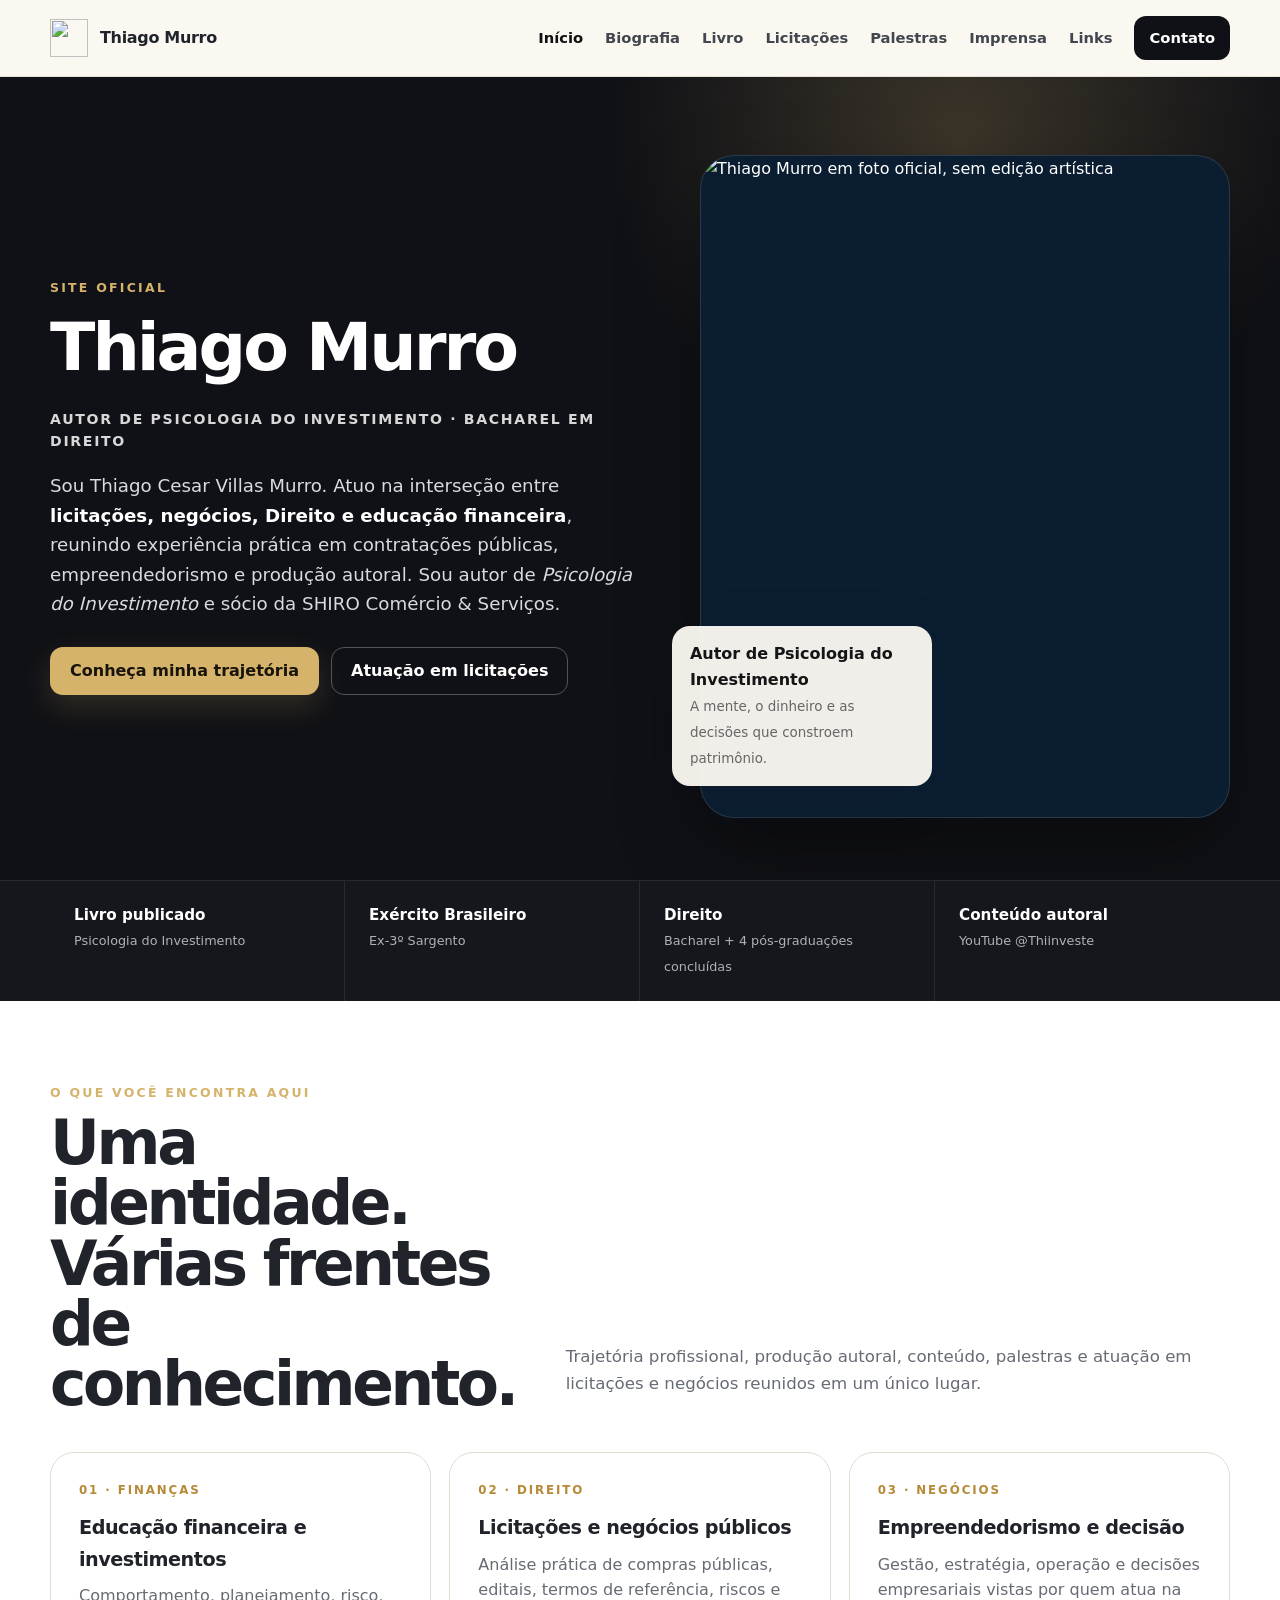
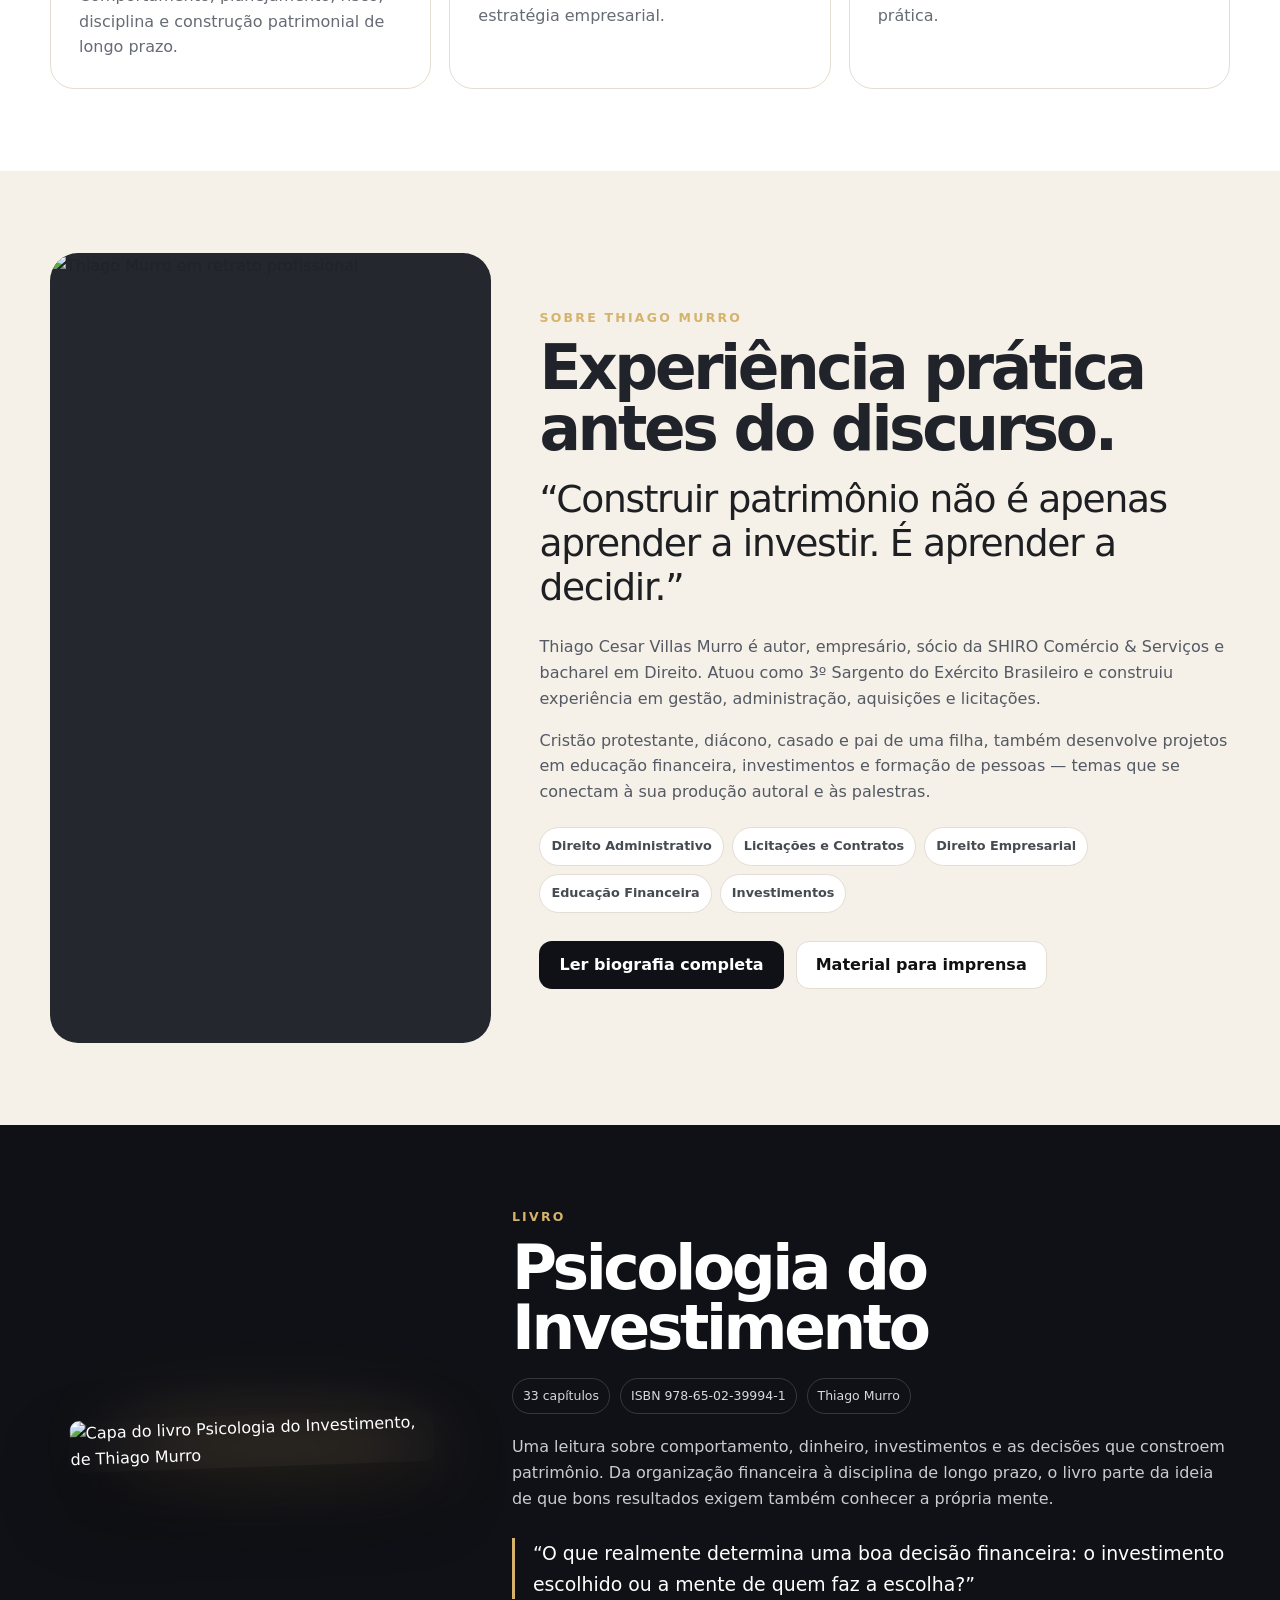
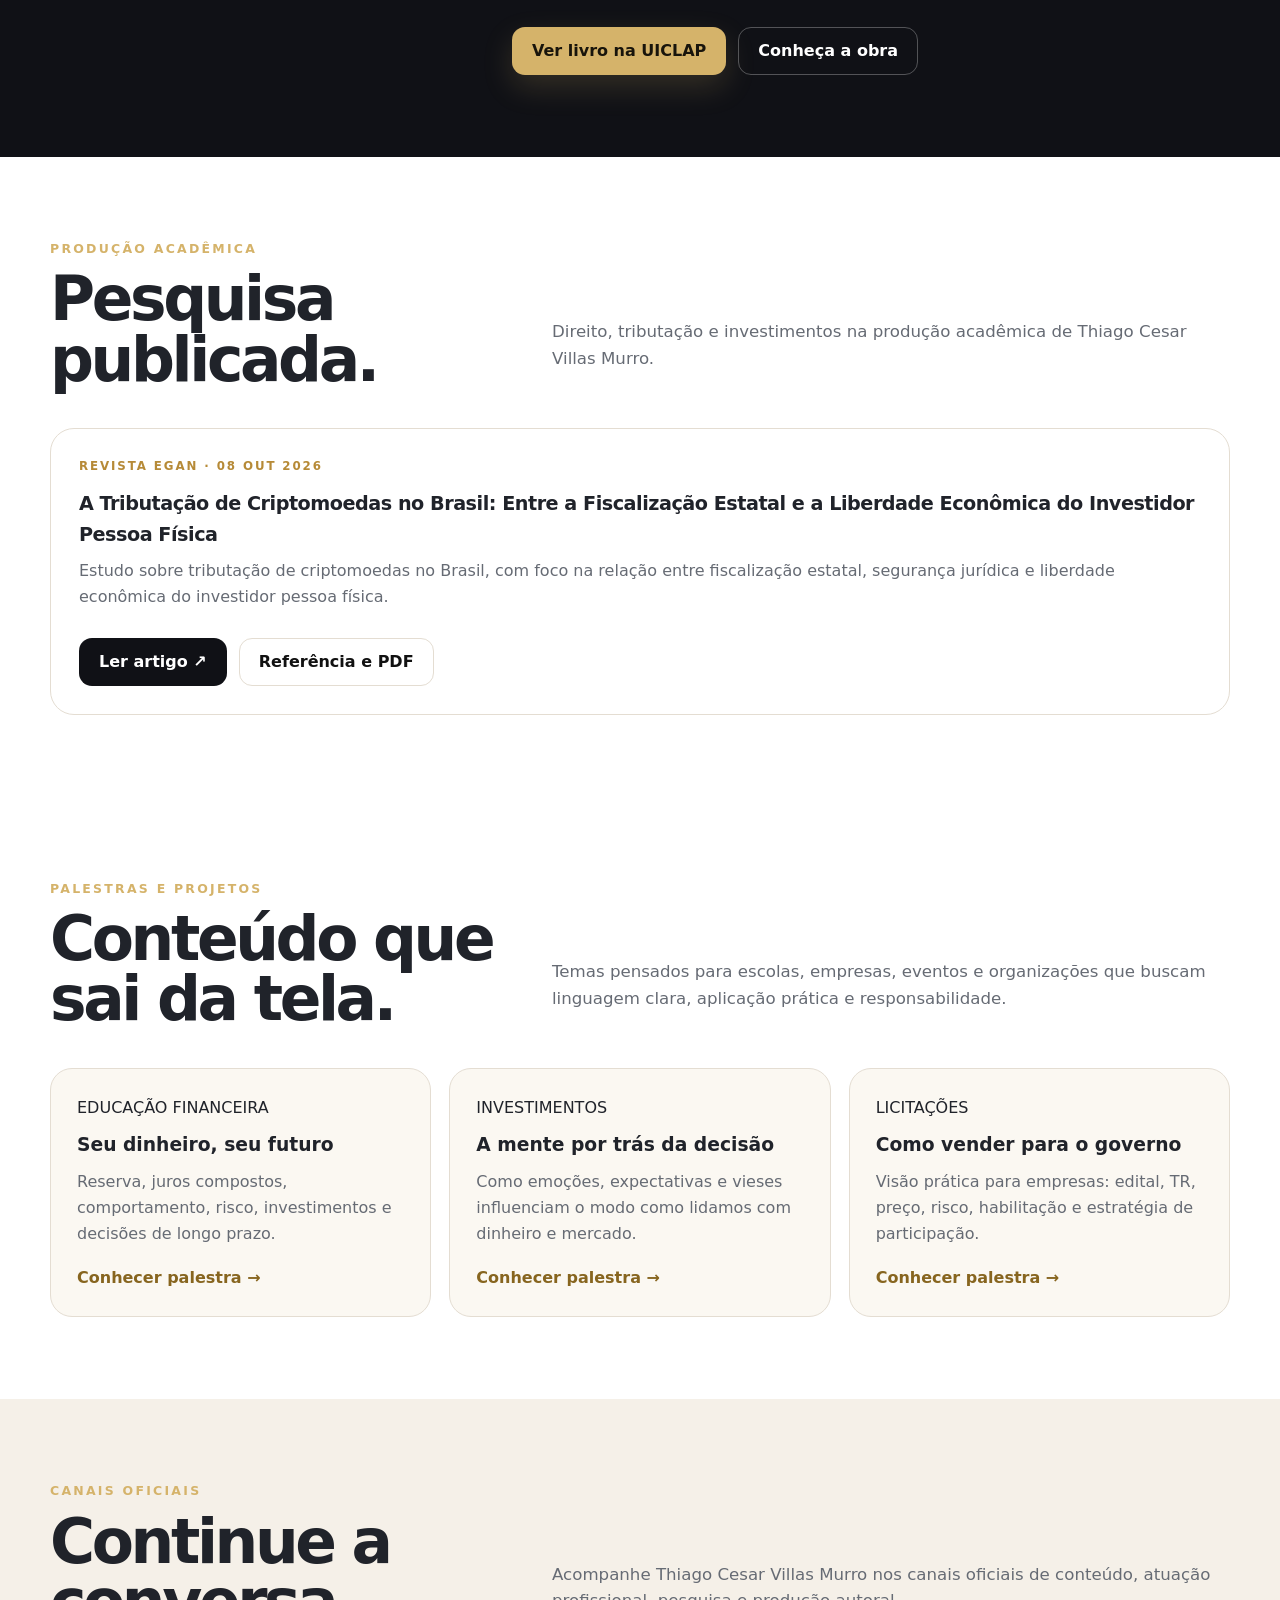
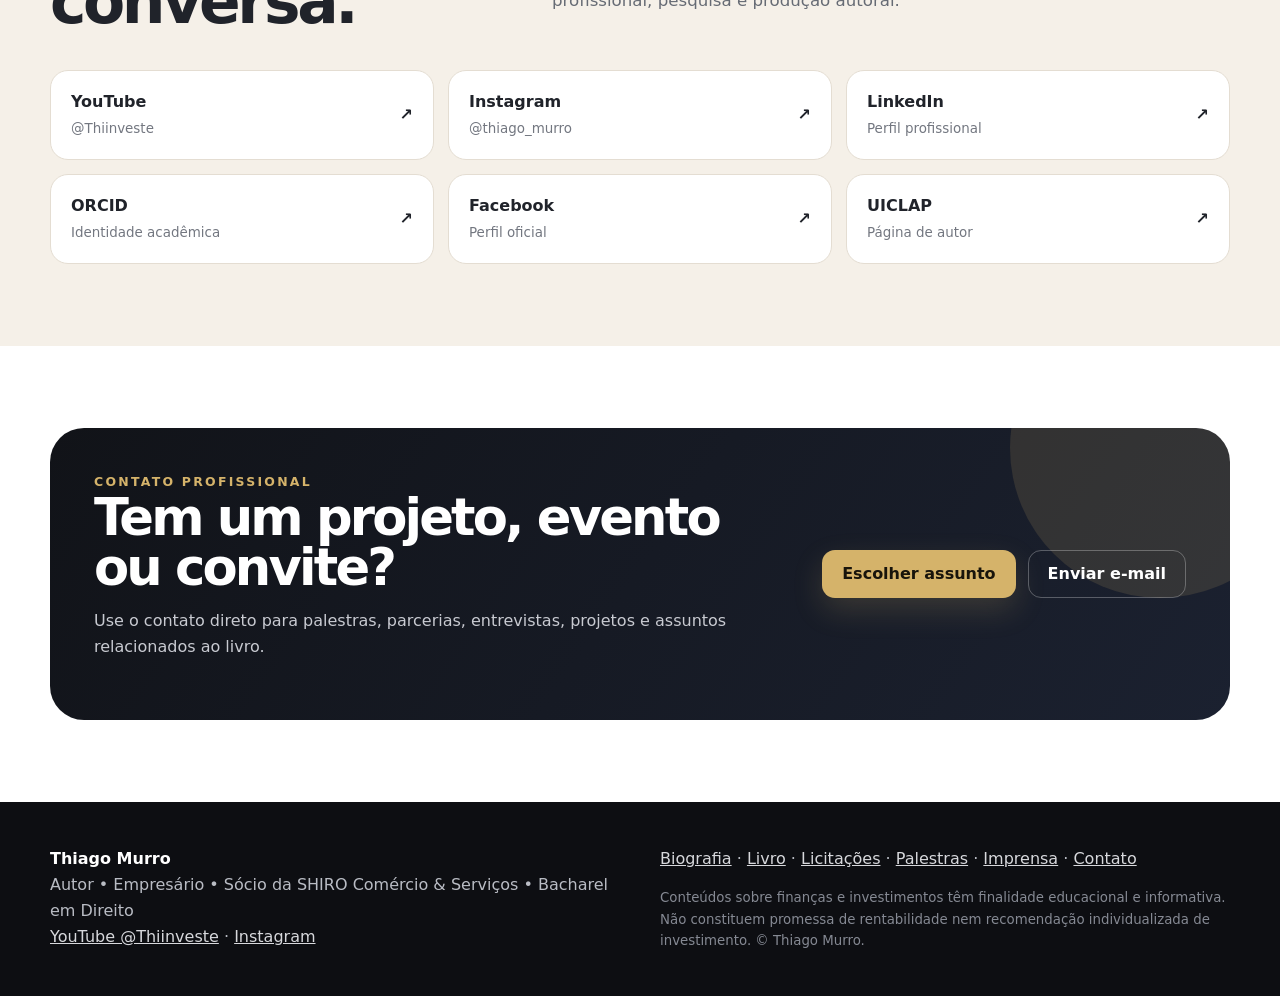
==== commit ca127ced: "Atualiza formação acadêmica para pós-graduações concluídas" ====
--- a/index.html
+++ b/index.html
@@ -1,7 +1,7 @@
 <!DOCTYPE html>
 <html lang="pt-BR"><head><meta charset="utf-8"/><meta content="width=device-width,initial-scale=1" name="viewport"/><title>Thiago Cesar Villas Murro | Site Oficial</title><meta name="description" content="Site oficial de Thiago Cesar Villas Murro: autor de Psicologia do Investimento, empresário e bacharel em Direito. Biografia, licitações e educação financeira."/><meta name="author" content="Thiago Cesar Villas Murro"/><meta content="index,follow,max-image-preview:large" name="robots"/><meta content="#101116" name="theme-color"/><meta content="website" property="og:type"/><meta property="og:title" content="Thiago Cesar Villas Murro | Site Oficial"/><meta property="og:description" content="Site oficial de Thiago Cesar Villas Murro: autor de Psicologia do Investimento, empresário e bacharel em Direito. Biografia, licitações e educação financeira."/><meta content="https://thiagomurro.github.io/assets/thiago-murro-hero.jpg" property="og:image"/><meta content="pt_BR" property="og:locale"/><meta content="summary_large_image" name="twitter:card"/><link href="assets/favicon.svg" rel="icon"/><link href="styles.css" rel="stylesheet"/><script type="application/ld+json">{"@context":"https://schema.org","@type":"Person","@id":"https://thiagomurro.github.io/#thiago-murro","name":"Thiago Cesar Villas Murro","alternateName":["Thiago Murro","Thiinveste"],"givenName":"Thiago Cesar","familyName":"Villas Murro","description":"Autor de Psicologia do Investimento, empresário, sócio da SHIRO Comércio & Serviços, bacharel em Direito e ex-3º Sargento do Exército Brasileiro. Atua com licitações, gestão pública e educação financeira.","url":"https://thiagomurro.github.io/","image":"https://thiagomurro.github.io/assets/thiago-murro-hero.jpg","jobTitle":["Autor","Empresário","Sócio da SHIRO Comércio & Serviços"],"sameAs":["https://www.youtube.com/@Thiinveste","https://www.instagram.com/thiago_murro/","https://www.facebook.com/thiago.murro.2025/","https://www.linkedin.com/in/thiago-cesar-villas-murro-1043553b2/","https://orcid.org/0009-0005-9822-4153","https://bio.uiclap.com/thiagomurro"],"knowsAbout":["Licitações e contratos","Gestão pública","Direito","Educação financeira","Comportamento do investidor","Empreendedorismo"]}</script>
 <script type="application/ld+json">{"@context":"https://schema.org","@type":"WebSite","name":"Thiago Cesar Villas Murro","alternateName":["Thiago Murro","Thiinveste"],"publisher":{"@id":"https://thiagomurro.github.io/#thiago-murro"},"@id":"https://thiagomurro.github.io/#website","url":"https://thiagomurro.github.io/"}</script><meta content="1200" property="og:image:width"/><meta content="675" property="og:image:height"/><meta content="Thiago Murro em retrato oficial" property="og:image:alt"/><meta property="og:site_name" content="Thiago Cesar Villas Murro | Site Oficial"/><meta name="twitter:title" content="Thiago Cesar Villas Murro | Site Oficial"/><meta name="twitter:description" content="Site oficial de Thiago Cesar Villas Murro: autor de Psicologia do Investimento, empresário e bacharel em Direito. Biografia, licitações e educação financeira."/><meta content="https://thiagomurro.github.io/assets/thiago-murro-hero.jpg" name="twitter:image"/><meta content="Thiago Murro em retrato oficial" name="twitter:image:alt"/><link href="./" hreflang="pt-BR" rel="alternate"/><link as="image" fetchpriority="high" href="assets/thiago-murro-hero.jpg" rel="preload"/><link href="https://thiagomurro.github.io/" rel="canonical"/><meta property="og:url" content="https://thiagomurro.github.io/"/><meta name="google-site-verification" content="vsxXLwSJ8syw92dhCx1a-eMl9iPqcOGJ20MB2Syrnk4"/><script type="application/ld+json">{"@context":"https://schema.org","@type":"ScholarlyArticle","@id":"https://doi.org/10.5281/zenodo.23240871","headline":"A Tributação de Criptomoedas no Brasil: Entre a Fiscalização Estatal e a Liberdade Econômica do Investidor Pessoa Física","name":"A Tributação de Criptomoedas no Brasil: Entre a Fiscalização Estatal e a Liberdade Econômica do Investidor Pessoa Física","author":{"@type":"Person","@id":"https://thiagomurro.github.io/#thiago-murro","name":"Thiago Cesar Villas Murro"},"datePublished":"2026-10-08","inLanguage":"pt-BR","url":"https://revistaegan.com.br/index.php/revistaegan/pt_BR/article/view/71","identifier":{"@type":"PropertyValue","propertyID":"DOI","value":"10.5281/zenodo.23240871"},"isPartOf":{"@type":"PublicationIssue","issueNumber":"10","isPartOf":{"@type":"PublicationVolume","volumeNumber":"1","isPartOf":{"@type":"Periodical","name":"Revista Egan","issn":"3086-3295"}}},"pagination":"1-10","description":"Estudo sobre tributação de criptomoedas no Brasil, com foco na relação entre fiscalização estatal, segurança jurídica e liberdade econômica do investidor pessoa física.","encoding":{"@type":"MediaObject","contentUrl":"https://revistaegan.com.br/index.php/revistaegan/article/download/71/78","encodingFormat":"application/pdf"}}</script></head><body><a class="skip" href="#conteudo">Ir para o conteúdo</a><header class="nav-shell"><div class="container nav"><a class="brand" href="index.html"><img alt="" height="38" src="assets/favicon.svg" width="38"/><span>Thiago Murro</span></a><button aria-expanded="false" aria-label="Abrir menu" class="menu">☰</button><nav aria-label="Navegação principal" class="navlinks"><a aria-current="page" href="index.html">Início</a><a href="biografia.html">Biografia</a><a href="livro.html">Livro</a><a href="licitacoes.html">Licitações</a><a href="palestras.html">Palestras</a><a href="imprensa.html">Imprensa</a><a href="links.html">Links</a><a class="nav-cta" href="contato.html">Contato</a></nav></div></header><main id="conteudo"><section class="hero"><div class="container hero-grid"><div class="reveal"><div class="eyebrow">Site oficial</div><h1 class="full-name">Thiago Murro<small>Autor de Psicologia do Investimento · Bacharel em Direito</small></h1><p class="hero-lead">Sou Thiago Cesar Villas Murro. Atuo na interseção entre <strong>licitações, negócios, Direito e educação financeira</strong>, reunindo experiência prática em contratações públicas, empreendedorismo e produção autoral. Sou autor de <em>Psicologia do Investimento</em> e sócio da SHIRO Comércio &amp; Serviços.</p><div class="actions"><a class="btn btn-gold" data-track="hero_biografia" href="biografia.html">Conheça minha trajetória</a><a class="btn btn-ghost" href="licitacoes.html">Atuação em licitações</a></div></div><div class="hero-photo reveal"><div class="frame"><img alt="Thiago Murro em foto oficial, sem edição artística" fetchpriority="high" height="1600" loading="eager" src="assets/thiago-murro-hero.jpg" width="894"/></div><div class="photo-tag"><strong>Autor de Psicologia do Investimento</strong><span>A mente, o dinheiro e as decisões que constroem patrimônio.</span></div></div></div></section>
-<section class="trust"><div class="container trust-grid"><div class="trust-item"><strong>Livro publicado</strong><span>Psicologia do Investimento</span></div><div class="trust-item"><strong>Exército Brasileiro</strong><span>Ex-3º Sargento</span></div><div class="trust-item"><strong>Direito</strong><span>Bacharel + 4 pós em andamento</span></div><div class="trust-item"><strong>Conteúdo autoral</strong><span>YouTube @Thiinveste</span></div></div></section>
+<section class="trust"><div class="container trust-grid"><div class="trust-item"><strong>Livro publicado</strong><span>Psicologia do Investimento</span></div><div class="trust-item"><strong>Exército Brasileiro</strong><span>Ex-3º Sargento</span></div><div class="trust-item"><strong>Direito</strong><span>Bacharel + 4 pós-graduações concluídas</span></div><div class="trust-item"><strong>Conteúdo autoral</strong><span>YouTube @Thiinveste</span></div></div></section>
 <section class="section white"><div class="container"><div class="section-head"><div><div class="eyebrow">O que você encontra aqui</div><h2>Uma identidade.<br/>Várias frentes de conhecimento.</h2></div><p class="section-copy">Trajetória profissional, produção autoral, conteúdo, palestras e atuação em licitações e negócios reunidos em um único lugar.</p></div><div class="grid3"><article class="card"><div class="num">01 · FINANÇAS</div><h3>Educação financeira e investimentos</h3><p>Comportamento, planejamento, risco, disciplina e construção patrimonial de longo prazo.</p></article><article class="card"><div class="num">02 · DIREITO</div><h3>Licitações e negócios públicos</h3><p>Análise prática de compras públicas, editais, termos de referência, riscos e estratégia empresarial.</p></article><article class="card"><div class="num">03 · NEGÓCIOS</div><h3>Empreendedorismo e decisão</h3><p>Gestão, estratégia, operação e decisões empresariais vistas por quem atua na prática.</p></article></div></div></section>
 <section class="section paper"><div class="container about-grid"><div class="about-photo"><img alt="Thiago Murro em retrato profissional" height="1600" loading="lazy" src="assets/thiago-murro-sobre.jpg" width="894"/></div><div><div class="eyebrow">Sobre Thiago Murro</div><h2>Experiência prática antes do discurso.</h2><p class="quote">“Construir patrimônio não é apenas aprender a investir. É aprender a decidir.”</p><div class="prose"><p>Thiago Cesar Villas Murro é autor, empresário, sócio da SHIRO Comércio &amp; Serviços e bacharel em Direito. Atuou como 3º Sargento do Exército Brasileiro e construiu experiência em gestão, administração, aquisições e licitações.</p><p>Cristão protestante, diácono, casado e pai de uma filha, também desenvolve projetos em educação financeira, investimentos e formação de pessoas — temas que se conectam à sua produção autoral e às palestras.</p></div><div class="chips"><span class="chip">Direito Administrativo</span><span class="chip">Licitações e Contratos</span><span class="chip">Direito Empresarial</span><span class="chip">Educação Financeira</span><span class="chip">Investimentos</span></div><div class="actions"><a class="btn btn-dark" href="biografia.html">Ler biografia completa</a><a class="btn btn-light" href="imprensa.html">Material para imprensa</a></div></div></div></section>
 <section class="section dark"><div class="container book-grid"><div class="cover-wrap"><img alt="Capa do livro Psicologia do Investimento, de Thiago Murro" class="book-cover" height="1002" loading="lazy" src="assets/psicologia-do-investimento-capa.avif" width="668"/></div><div class="book-info"><div class="eyebrow">Livro</div><h2>Psicologia do Investimento</h2><div class="meta"><span>33 capítulos</span><span>ISBN 978-65-02-39994-1</span><span>Thiago Murro</span></div><p>Uma leitura sobre comportamento, dinheiro, investimentos e as decisões que constroem patrimônio. Da organização financeira à disciplina de longo prazo, o livro parte da ideia de que bons resultados exigem também conhecer a própria mente.</p><blockquote>“O que realmente determina uma boa decisão financeira: o investimento escolhido ou a mente de quem faz a escolha?”</blockquote><div class="actions"><a class="btn btn-gold" data-track="buy_book_home" href="https://loja.uiclap.com/titulo/ua206157" rel="noopener" target="_blank">Ver livro na UICLAP</a><a class="btn btn-ghost" href="livro.html">Conheça a obra</a></div></div></div></section>
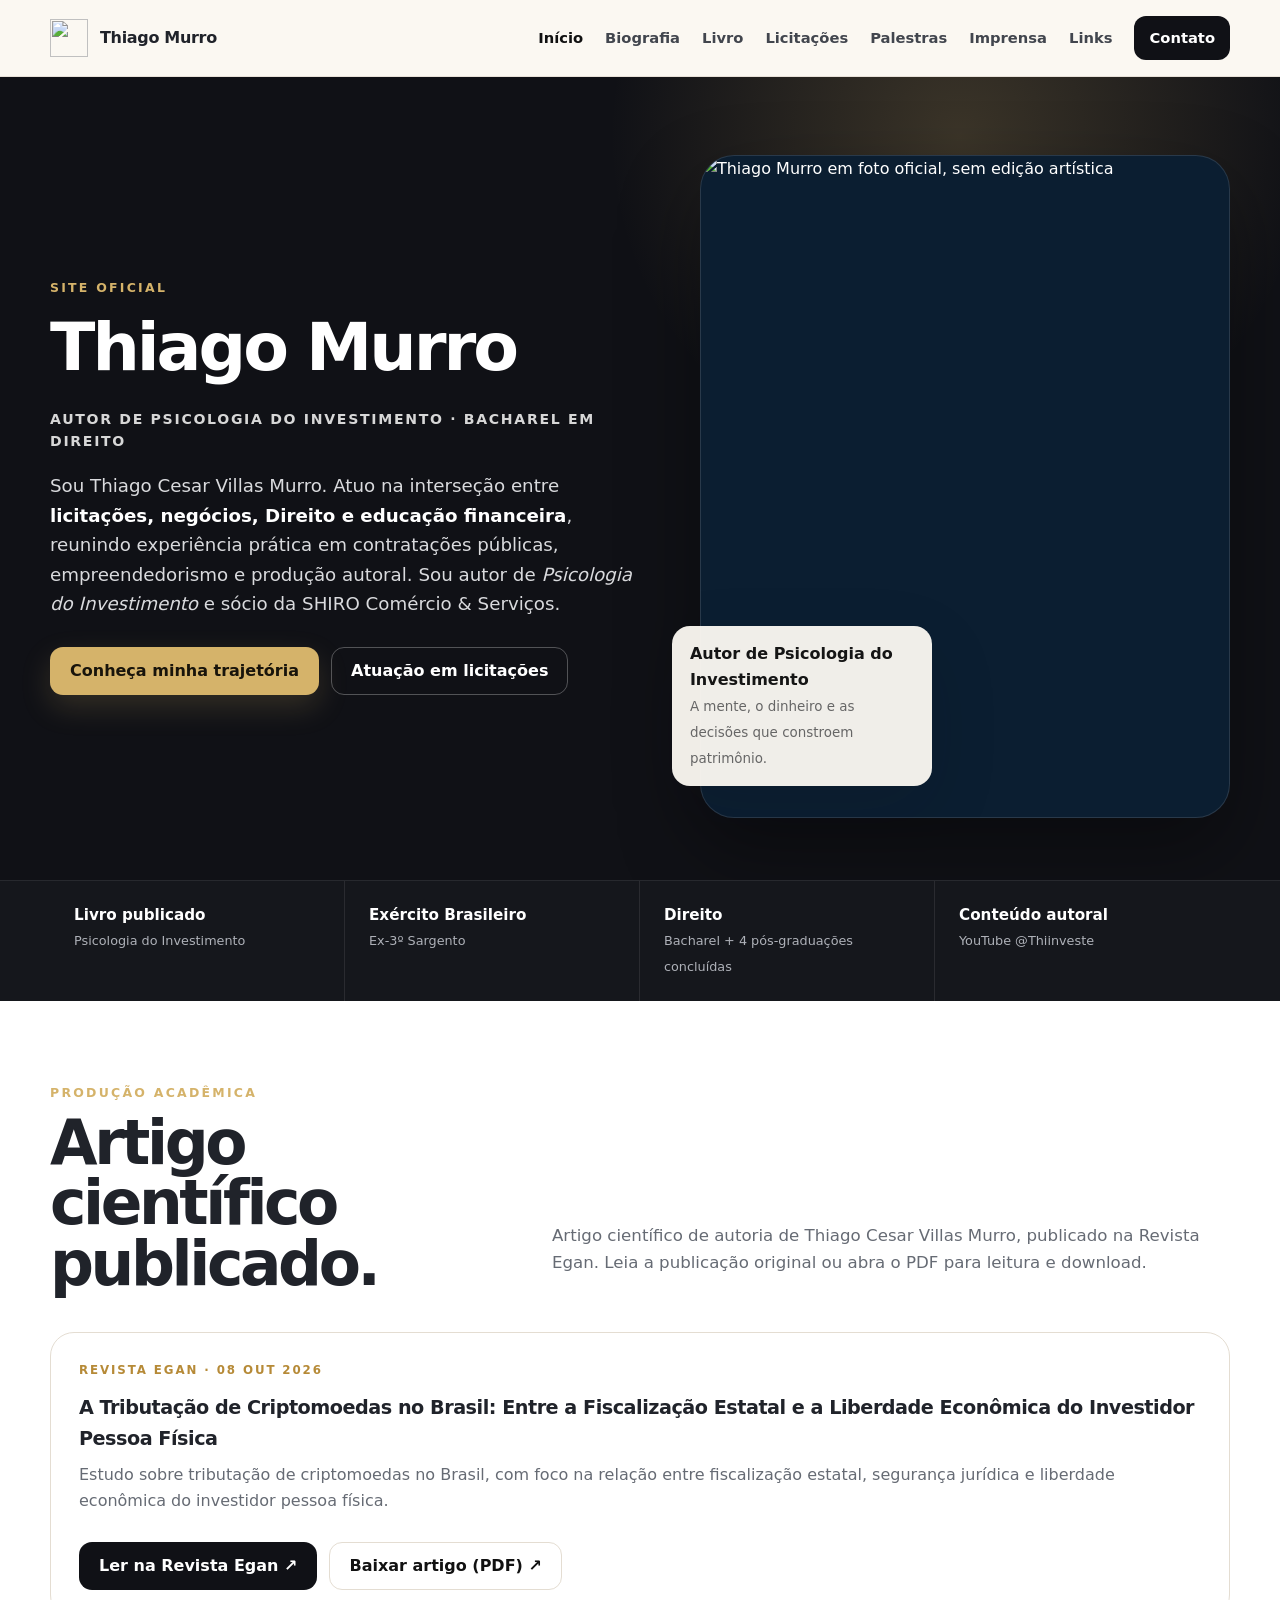
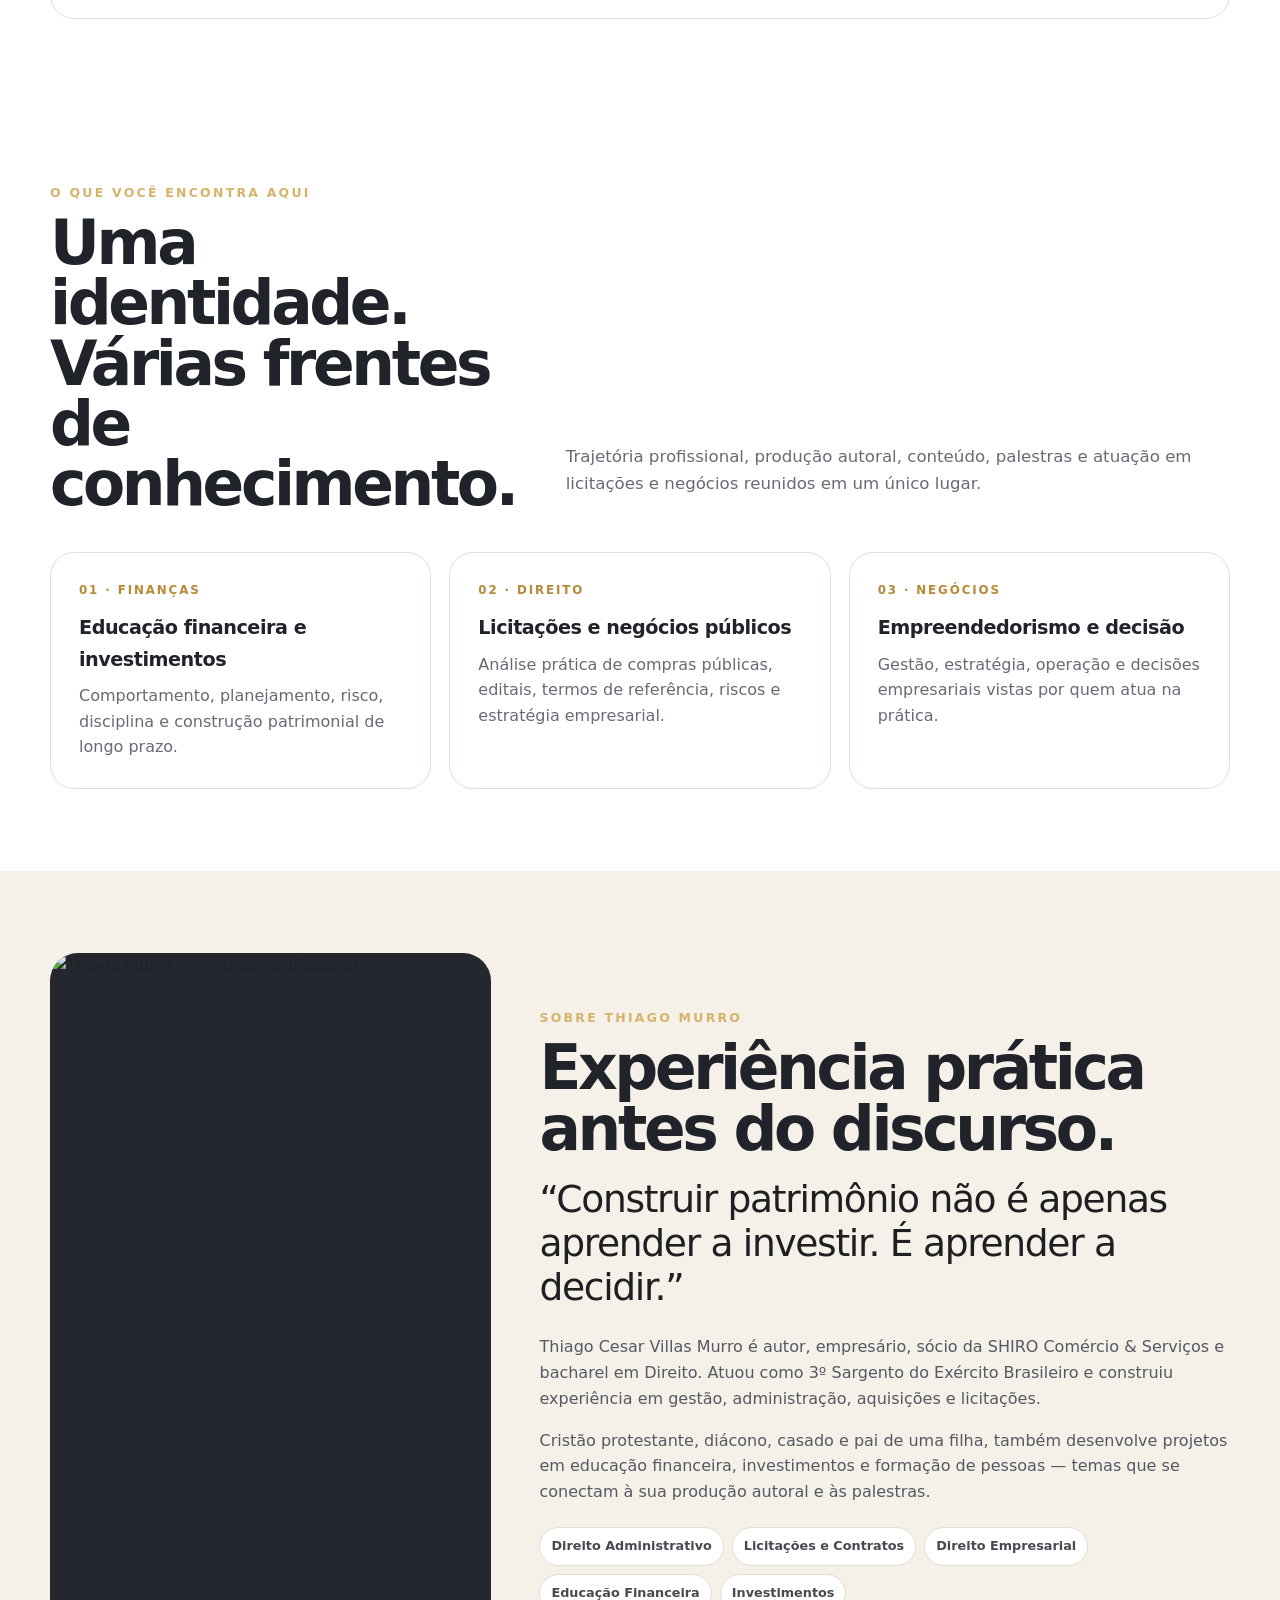
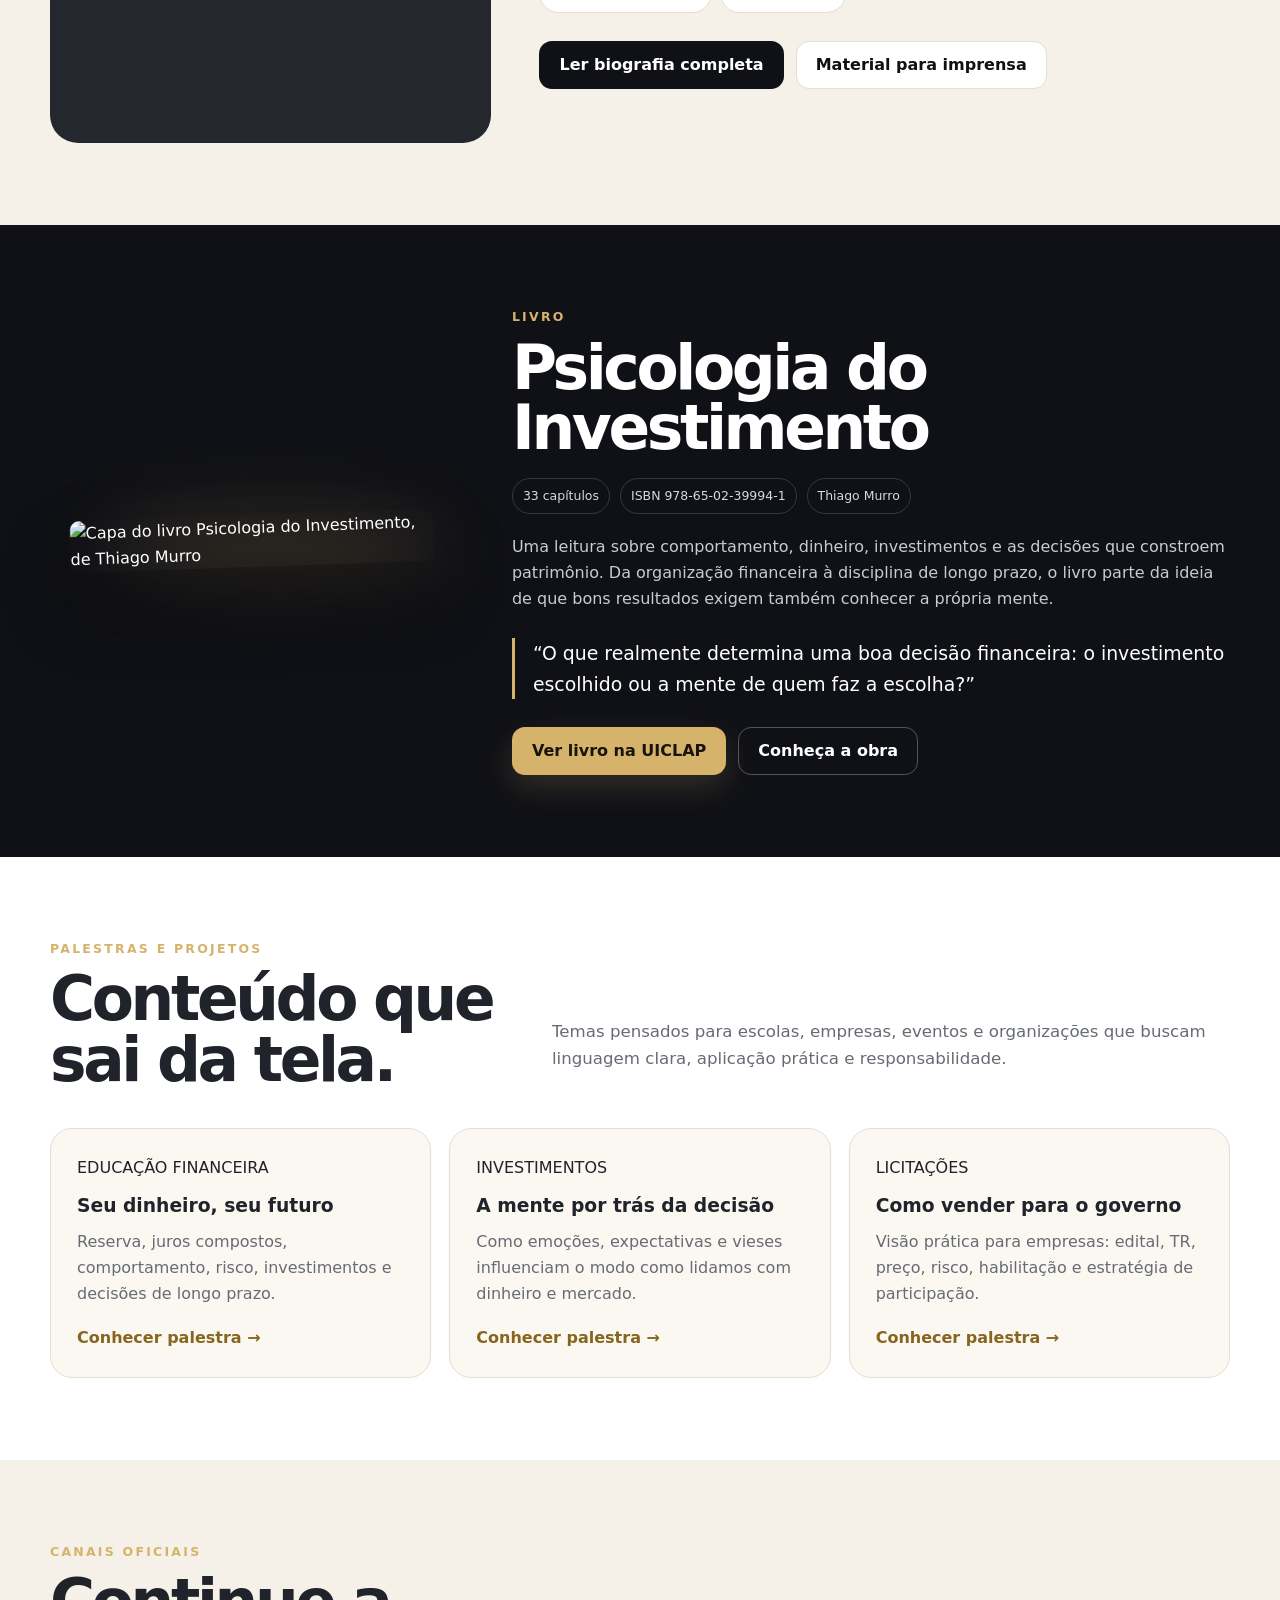
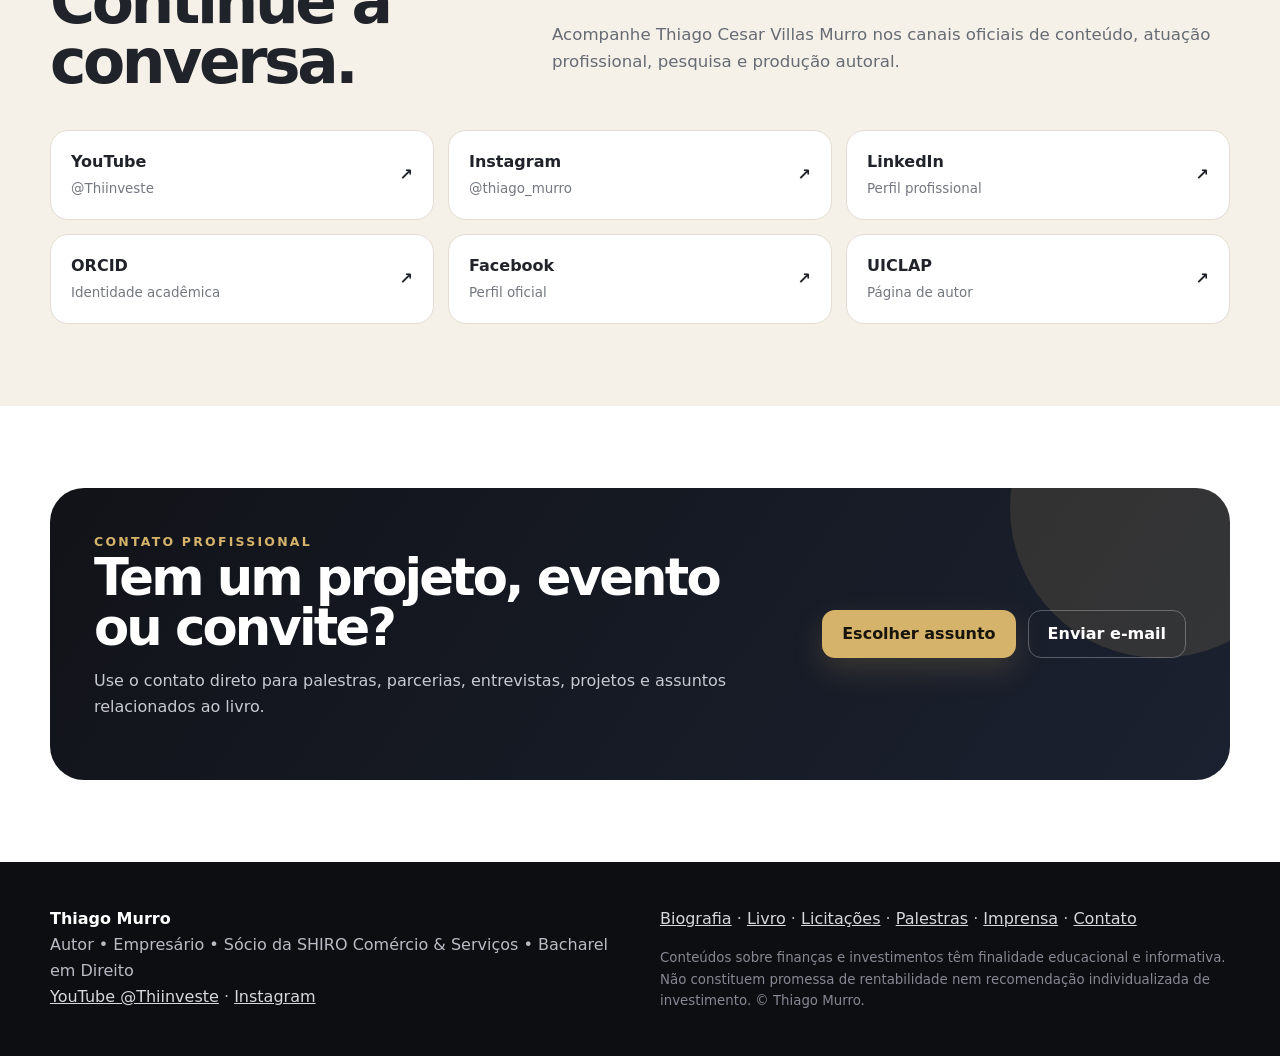
==== commit 31081607: "Destaca artigo publicado e inclui link direto para PDF" ====
--- a/index.html
+++ b/index.html
@@ -2,9 +2,10 @@
 <html lang="pt-BR"><head><meta charset="utf-8"/><meta content="width=device-width,initial-scale=1" name="viewport"/><title>Thiago Cesar Villas Murro | Site Oficial</title><meta name="description" content="Site oficial de Thiago Cesar Villas Murro: autor de Psicologia do Investimento, empresário e bacharel em Direito. Biografia, licitações e educação financeira."/><meta name="author" content="Thiago Cesar Villas Murro"/><meta content="index,follow,max-image-preview:large" name="robots"/><meta content="#101116" name="theme-color"/><meta content="website" property="og:type"/><meta property="og:title" content="Thiago Cesar Villas Murro | Site Oficial"/><meta property="og:description" content="Site oficial de Thiago Cesar Villas Murro: autor de Psicologia do Investimento, empresário e bacharel em Direito. Biografia, licitações e educação financeira."/><meta content="https://thiagomurro.github.io/assets/thiago-murro-hero.jpg" property="og:image"/><meta content="pt_BR" property="og:locale"/><meta content="summary_large_image" name="twitter:card"/><link href="assets/favicon.svg" rel="icon"/><link href="styles.css" rel="stylesheet"/><script type="application/ld+json">{"@context":"https://schema.org","@type":"Person","@id":"https://thiagomurro.github.io/#thiago-murro","name":"Thiago Cesar Villas Murro","alternateName":["Thiago Murro","Thiinveste"],"givenName":"Thiago Cesar","familyName":"Villas Murro","description":"Autor de Psicologia do Investimento, empresário, sócio da SHIRO Comércio & Serviços, bacharel em Direito e ex-3º Sargento do Exército Brasileiro. Atua com licitações, gestão pública e educação financeira.","url":"https://thiagomurro.github.io/","image":"https://thiagomurro.github.io/assets/thiago-murro-hero.jpg","jobTitle":["Autor","Empresário","Sócio da SHIRO Comércio & Serviços"],"sameAs":["https://www.youtube.com/@Thiinveste","https://www.instagram.com/thiago_murro/","https://www.facebook.com/thiago.murro.2025/","https://www.linkedin.com/in/thiago-cesar-villas-murro-1043553b2/","https://orcid.org/0009-0005-9822-4153","https://bio.uiclap.com/thiagomurro"],"knowsAbout":["Licitações e contratos","Gestão pública","Direito","Educação financeira","Comportamento do investidor","Empreendedorismo"]}</script>
 <script type="application/ld+json">{"@context":"https://schema.org","@type":"WebSite","name":"Thiago Cesar Villas Murro","alternateName":["Thiago Murro","Thiinveste"],"publisher":{"@id":"https://thiagomurro.github.io/#thiago-murro"},"@id":"https://thiagomurro.github.io/#website","url":"https://thiagomurro.github.io/"}</script><meta content="1200" property="og:image:width"/><meta content="675" property="og:image:height"/><meta content="Thiago Murro em retrato oficial" property="og:image:alt"/><meta property="og:site_name" content="Thiago Cesar Villas Murro | Site Oficial"/><meta name="twitter:title" content="Thiago Cesar Villas Murro | Site Oficial"/><meta name="twitter:description" content="Site oficial de Thiago Cesar Villas Murro: autor de Psicologia do Investimento, empresário e bacharel em Direito. Biografia, licitações e educação financeira."/><meta content="https://thiagomurro.github.io/assets/thiago-murro-hero.jpg" name="twitter:image"/><meta content="Thiago Murro em retrato oficial" name="twitter:image:alt"/><link href="./" hreflang="pt-BR" rel="alternate"/><link as="image" fetchpriority="high" href="assets/thiago-murro-hero.jpg" rel="preload"/><link href="https://thiagomurro.github.io/" rel="canonical"/><meta property="og:url" content="https://thiagomurro.github.io/"/><meta name="google-site-verification" content="vsxXLwSJ8syw92dhCx1a-eMl9iPqcOGJ20MB2Syrnk4"/><script type="application/ld+json">{"@context":"https://schema.org","@type":"ScholarlyArticle","@id":"https://doi.org/10.5281/zenodo.23240871","headline":"A Tributação de Criptomoedas no Brasil: Entre a Fiscalização Estatal e a Liberdade Econômica do Investidor Pessoa Física","name":"A Tributação de Criptomoedas no Brasil: Entre a Fiscalização Estatal e a Liberdade Econômica do Investidor Pessoa Física","author":{"@type":"Person","@id":"https://thiagomurro.github.io/#thiago-murro","name":"Thiago Cesar Villas Murro"},"datePublished":"2026-10-08","inLanguage":"pt-BR","url":"https://revistaegan.com.br/index.php/revistaegan/pt_BR/article/view/71","identifier":{"@type":"PropertyValue","propertyID":"DOI","value":"10.5281/zenodo.23240871"},"isPartOf":{"@type":"PublicationIssue","issueNumber":"10","isPartOf":{"@type":"PublicationVolume","volumeNumber":"1","isPartOf":{"@type":"Periodical","name":"Revista Egan","issn":"3086-3295"}}},"pagination":"1-10","description":"Estudo sobre tributação de criptomoedas no Brasil, com foco na relação entre fiscalização estatal, segurança jurídica e liberdade econômica do investidor pessoa física.","encoding":{"@type":"MediaObject","contentUrl":"https://revistaegan.com.br/index.php/revistaegan/article/download/71/78","encodingFormat":"application/pdf"}}</script></head><body><a class="skip" href="#conteudo">Ir para o conteúdo</a><header class="nav-shell"><div class="container nav"><a class="brand" href="index.html"><img alt="" height="38" src="assets/favicon.svg" width="38"/><span>Thiago Murro</span></a><button aria-expanded="false" aria-label="Abrir menu" class="menu">☰</button><nav aria-label="Navegação principal" class="navlinks"><a aria-current="page" href="index.html">Início</a><a href="biografia.html">Biografia</a><a href="livro.html">Livro</a><a href="licitacoes.html">Licitações</a><a href="palestras.html">Palestras</a><a href="imprensa.html">Imprensa</a><a href="links.html">Links</a><a class="nav-cta" href="contato.html">Contato</a></nav></div></header><main id="conteudo"><section class="hero"><div class="container hero-grid"><div class="reveal"><div class="eyebrow">Site oficial</div><h1 class="full-name">Thiago Murro<small>Autor de Psicologia do Investimento · Bacharel em Direito</small></h1><p class="hero-lead">Sou Thiago Cesar Villas Murro. Atuo na interseção entre <strong>licitações, negócios, Direito e educação financeira</strong>, reunindo experiência prática em contratações públicas, empreendedorismo e produção autoral. Sou autor de <em>Psicologia do Investimento</em> e sócio da SHIRO Comércio &amp; Serviços.</p><div class="actions"><a class="btn btn-gold" data-track="hero_biografia" href="biografia.html">Conheça minha trajetória</a><a class="btn btn-ghost" href="licitacoes.html">Atuação em licitações</a></div></div><div class="hero-photo reveal"><div class="frame"><img alt="Thiago Murro em foto oficial, sem edição artística" fetchpriority="high" height="1600" loading="eager" src="assets/thiago-murro-hero.jpg" width="894"/></div><div class="photo-tag"><strong>Autor de Psicologia do Investimento</strong><span>A mente, o dinheiro e as decisões que constroem patrimônio.</span></div></div></div></section>
 <section class="trust"><div class="container trust-grid"><div class="trust-item"><strong>Livro publicado</strong><span>Psicologia do Investimento</span></div><div class="trust-item"><strong>Exército Brasileiro</strong><span>Ex-3º Sargento</span></div><div class="trust-item"><strong>Direito</strong><span>Bacharel + 4 pós-graduações concluídas</span></div><div class="trust-item"><strong>Conteúdo autoral</strong><span>YouTube @Thiinveste</span></div></div></section>
+<section class="section white" id="publicacoes"><div class="container"><div class="section-head"><div><div class="eyebrow">Produção acadêmica</div><h2>Artigo científico publicado.</h2></div><p class="section-copy">Artigo científico de autoria de Thiago Cesar Villas Murro, publicado na Revista Egan. Leia a publicação original ou abra o PDF para leitura e download.</p></div><article class="card"><div class="num">REVISTA EGAN · 08 OUT 2026</div><h3>A Tributação de Criptomoedas no Brasil: Entre a Fiscalização Estatal e a Liberdade Econômica do Investidor Pessoa Física</h3><p>Estudo sobre tributação de criptomoedas no Brasil, com foco na relação entre fiscalização estatal, segurança jurídica e liberdade econômica do investidor pessoa física.</p><div class="actions"><a class="btn btn-dark" href="https://revistaegan.com.br/index.php/revistaegan/pt_BR/article/view/71" target="_blank" rel="noopener">Ler na Revista Egan ↗</a><a class="btn btn-light" href="https://revistaegan.com.br/index.php/revistaegan/article/download/71/78" target="_blank" rel="noopener">Baixar artigo (PDF) ↗</a></div></article></div></section>
 <section class="section white"><div class="container"><div class="section-head"><div><div class="eyebrow">O que você encontra aqui</div><h2>Uma identidade.<br/>Várias frentes de conhecimento.</h2></div><p class="section-copy">Trajetória profissional, produção autoral, conteúdo, palestras e atuação em licitações e negócios reunidos em um único lugar.</p></div><div class="grid3"><article class="card"><div class="num">01 · FINANÇAS</div><h3>Educação financeira e investimentos</h3><p>Comportamento, planejamento, risco, disciplina e construção patrimonial de longo prazo.</p></article><article class="card"><div class="num">02 · DIREITO</div><h3>Licitações e negócios públicos</h3><p>Análise prática de compras públicas, editais, termos de referência, riscos e estratégia empresarial.</p></article><article class="card"><div class="num">03 · NEGÓCIOS</div><h3>Empreendedorismo e decisão</h3><p>Gestão, estratégia, operação e decisões empresariais vistas por quem atua na prática.</p></article></div></div></section>
 <section class="section paper"><div class="container about-grid"><div class="about-photo"><img alt="Thiago Murro em retrato profissional" height="1600" loading="lazy" src="assets/thiago-murro-sobre.jpg" width="894"/></div><div><div class="eyebrow">Sobre Thiago Murro</div><h2>Experiência prática antes do discurso.</h2><p class="quote">“Construir patrimônio não é apenas aprender a investir. É aprender a decidir.”</p><div class="prose"><p>Thiago Cesar Villas Murro é autor, empresário, sócio da SHIRO Comércio &amp; Serviços e bacharel em Direito. Atuou como 3º Sargento do Exército Brasileiro e construiu experiência em gestão, administração, aquisições e licitações.</p><p>Cristão protestante, diácono, casado e pai de uma filha, também desenvolve projetos em educação financeira, investimentos e formação de pessoas — temas que se conectam à sua produção autoral e às palestras.</p></div><div class="chips"><span class="chip">Direito Administrativo</span><span class="chip">Licitações e Contratos</span><span class="chip">Direito Empresarial</span><span class="chip">Educação Financeira</span><span class="chip">Investimentos</span></div><div class="actions"><a class="btn btn-dark" href="biografia.html">Ler biografia completa</a><a class="btn btn-light" href="imprensa.html">Material para imprensa</a></div></div></div></section>
 <section class="section dark"><div class="container book-grid"><div class="cover-wrap"><img alt="Capa do livro Psicologia do Investimento, de Thiago Murro" class="book-cover" height="1002" loading="lazy" src="assets/psicologia-do-investimento-capa.avif" width="668"/></div><div class="book-info"><div class="eyebrow">Livro</div><h2>Psicologia do Investimento</h2><div class="meta"><span>33 capítulos</span><span>ISBN 978-65-02-39994-1</span><span>Thiago Murro</span></div><p>Uma leitura sobre comportamento, dinheiro, investimentos e as decisões que constroem patrimônio. Da organização financeira à disciplina de longo prazo, o livro parte da ideia de que bons resultados exigem também conhecer a própria mente.</p><blockquote>“O que realmente determina uma boa decisão financeira: o investimento escolhido ou a mente de quem faz a escolha?”</blockquote><div class="actions"><a class="btn btn-gold" data-track="buy_book_home" href="https://loja.uiclap.com/titulo/ua206157" rel="noopener" target="_blank">Ver livro na UICLAP</a><a class="btn btn-ghost" href="livro.html">Conheça a obra</a></div></div></div></section>
-<section class="section white" id="publicacoes"><div class="container"><div class="section-head"><div><div class="eyebrow">Produção acadêmica</div><h2>Pesquisa publicada.</h2></div><p class="section-copy">Direito, tributação e investimentos na produção acadêmica de Thiago Cesar Villas Murro.</p></div><article class="card"><div class="num">REVISTA EGAN · 08 OUT 2026</div><h3>A Tributação de Criptomoedas no Brasil: Entre a Fiscalização Estatal e a Liberdade Econômica do Investidor Pessoa Física</h3><p>Estudo sobre tributação de criptomoedas no Brasil, com foco na relação entre fiscalização estatal, segurança jurídica e liberdade econômica do investidor pessoa física.</p><div class="actions"><a class="btn btn-dark" href="https://revistaegan.com.br/index.php/revistaegan/pt_BR/article/view/71" target="_blank" rel="noopener">Ler artigo ↗</a><a class="btn btn-light" href="biografia.html#publicacoes">Referência e PDF</a></div></article></div></section><section class="section white"><div class="container"><div class="section-head"><div><div class="eyebrow">Palestras e projetos</div><h2>Conteúdo que sai da tela.</h2></div><p class="section-copy">Temas pensados para escolas, empresas, eventos e organizações que buscam linguagem clara, aplicação prática e responsabilidade.</p></div><div class="offer"><article class="offer-card"><div class="num">EDUCAÇÃO FINANCEIRA</div><h3>Seu dinheiro, seu futuro</h3><p>Reserva, juros compostos, comportamento, risco, investimentos e decisões de longo prazo.</p><a href="palestras.html">Conhecer palestra →</a></article><article class="offer-card"><div class="num">INVESTIMENTOS</div><h3>A mente por trás da decisão</h3><p>Como emoções, expectativas e vieses influenciam o modo como lidamos com dinheiro e mercado.</p><a href="palestras.html">Conhecer palestra →</a></article><article class="offer-card"><div class="num">LICITAÇÕES</div><h3>Como vender para o governo</h3><p>Visão prática para empresas: edital, TR, preço, risco, habilitação e estratégia de participação.</p><a href="palestras.html">Conhecer palestra →</a></article></div></div></section>
+<section class="section white"><div class="container"><div class="section-head"><div><div class="eyebrow">Palestras e projetos</div><h2>Conteúdo que sai da tela.</h2></div><p class="section-copy">Temas pensados para escolas, empresas, eventos e organizações que buscam linguagem clara, aplicação prática e responsabilidade.</p></div><div class="offer"><article class="offer-card"><div class="num">EDUCAÇÃO FINANCEIRA</div><h3>Seu dinheiro, seu futuro</h3><p>Reserva, juros compostos, comportamento, risco, investimentos e decisões de longo prazo.</p><a href="palestras.html">Conhecer palestra →</a></article><article class="offer-card"><div class="num">INVESTIMENTOS</div><h3>A mente por trás da decisão</h3><p>Como emoções, expectativas e vieses influenciam o modo como lidamos com dinheiro e mercado.</p><a href="palestras.html">Conhecer palestra →</a></article><article class="offer-card"><div class="num">LICITAÇÕES</div><h3>Como vender para o governo</h3><p>Visão prática para empresas: edital, TR, preço, risco, habilitação e estratégia de participação.</p><a href="palestras.html">Conhecer palestra →</a></article></div></div></section>
 <section class="section paper"><div class="container"><div class="section-head"><div><div class="eyebrow">Canais oficiais</div><h2>Continue a conversa.</h2></div><p class="section-copy">Acompanhe Thiago Cesar Villas Murro nos canais oficiais de conteúdo, atuação profissional, pesquisa e produção autoral.</p></div><div class="social-grid"><a class="social" data-track="youtube" href="https://www.youtube.com/@Thiinveste" rel="me noopener" target="_blank"><div><b>YouTube</b><span>@Thiinveste</span></div><b>↗</b></a><a class="social" data-track="instagram" href="https://www.instagram.com/thiago_murro/" rel="me noopener" target="_blank"><div><b>Instagram</b><span>@thiago_murro</span></div><b>↗</b></a><a class="social" href="https://www.linkedin.com/in/thiago-cesar-villas-murro-1043553b2/" rel="me noopener" target="_blank"><div><b>LinkedIn</b><span>Perfil profissional</span></div><b>↗</b></a><a class="social" href="https://orcid.org/0009-0005-9822-4153" rel="me noopener" target="_blank"><div><b>ORCID</b><span>Identidade acadêmica</span></div><b>↗</b></a><a class="social" href="https://www.facebook.com/thiago.murro.2025/" rel="me noopener" target="_blank"><div><b>Facebook</b><span>Perfil oficial</span></div><b>↗</b></a><a class="social" href="https://bio.uiclap.com/thiagomurro" rel="me noopener" target="_blank"><div><b>UICLAP</b><span>Página de autor</span></div><b>↗</b></a></div></div></section>
 <section class="section white"><div class="container"><div class="cta"><div><div class="eyebrow">Contato profissional</div><h2>Tem um projeto, evento ou convite?</h2><p>Use o contato direto para palestras, parcerias, entrevistas, projetos e assuntos relacionados ao livro.</p></div><div class="actions"><a class="btn btn-gold" data-track="cta_contact" href="contato.html">Escolher assunto</a><a class="btn btn-ghost" href="mailto:shirolicitacao@gmail.com">Enviar e-mail</a></div></div></div></section></main><footer class="footer"><div class="container footer-grid"><div><strong>Thiago Murro</strong><br/>Autor • Empresário • Sócio da SHIRO Comércio &amp; Serviços • Bacharel em Direito<br/><a href="https://www.youtube.com/@Thiinveste" rel="me noopener" target="_blank">YouTube @Thiinveste</a> · <a href="https://www.instagram.com/thiago_murro/" rel="me noopener" target="_blank">Instagram</a></div><div><a href="biografia.html">Biografia</a> · <a href="livro.html">Livro</a> · <a href="licitacoes.html">Licitações</a> · <a href="palestras.html">Palestras</a> · <a href="imprensa.html">Imprensa</a> · <a href="contato.html">Contato</a><small>Conteúdos sobre finanças e investimentos têm finalidade educacional e informativa. Não constituem promessa de rentabilidade nem recomendação individualizada de investimento. © <span data-year=""></span> Thiago Murro.</small></div></div></footer><script defer="" src="script.js"></script></body></html>
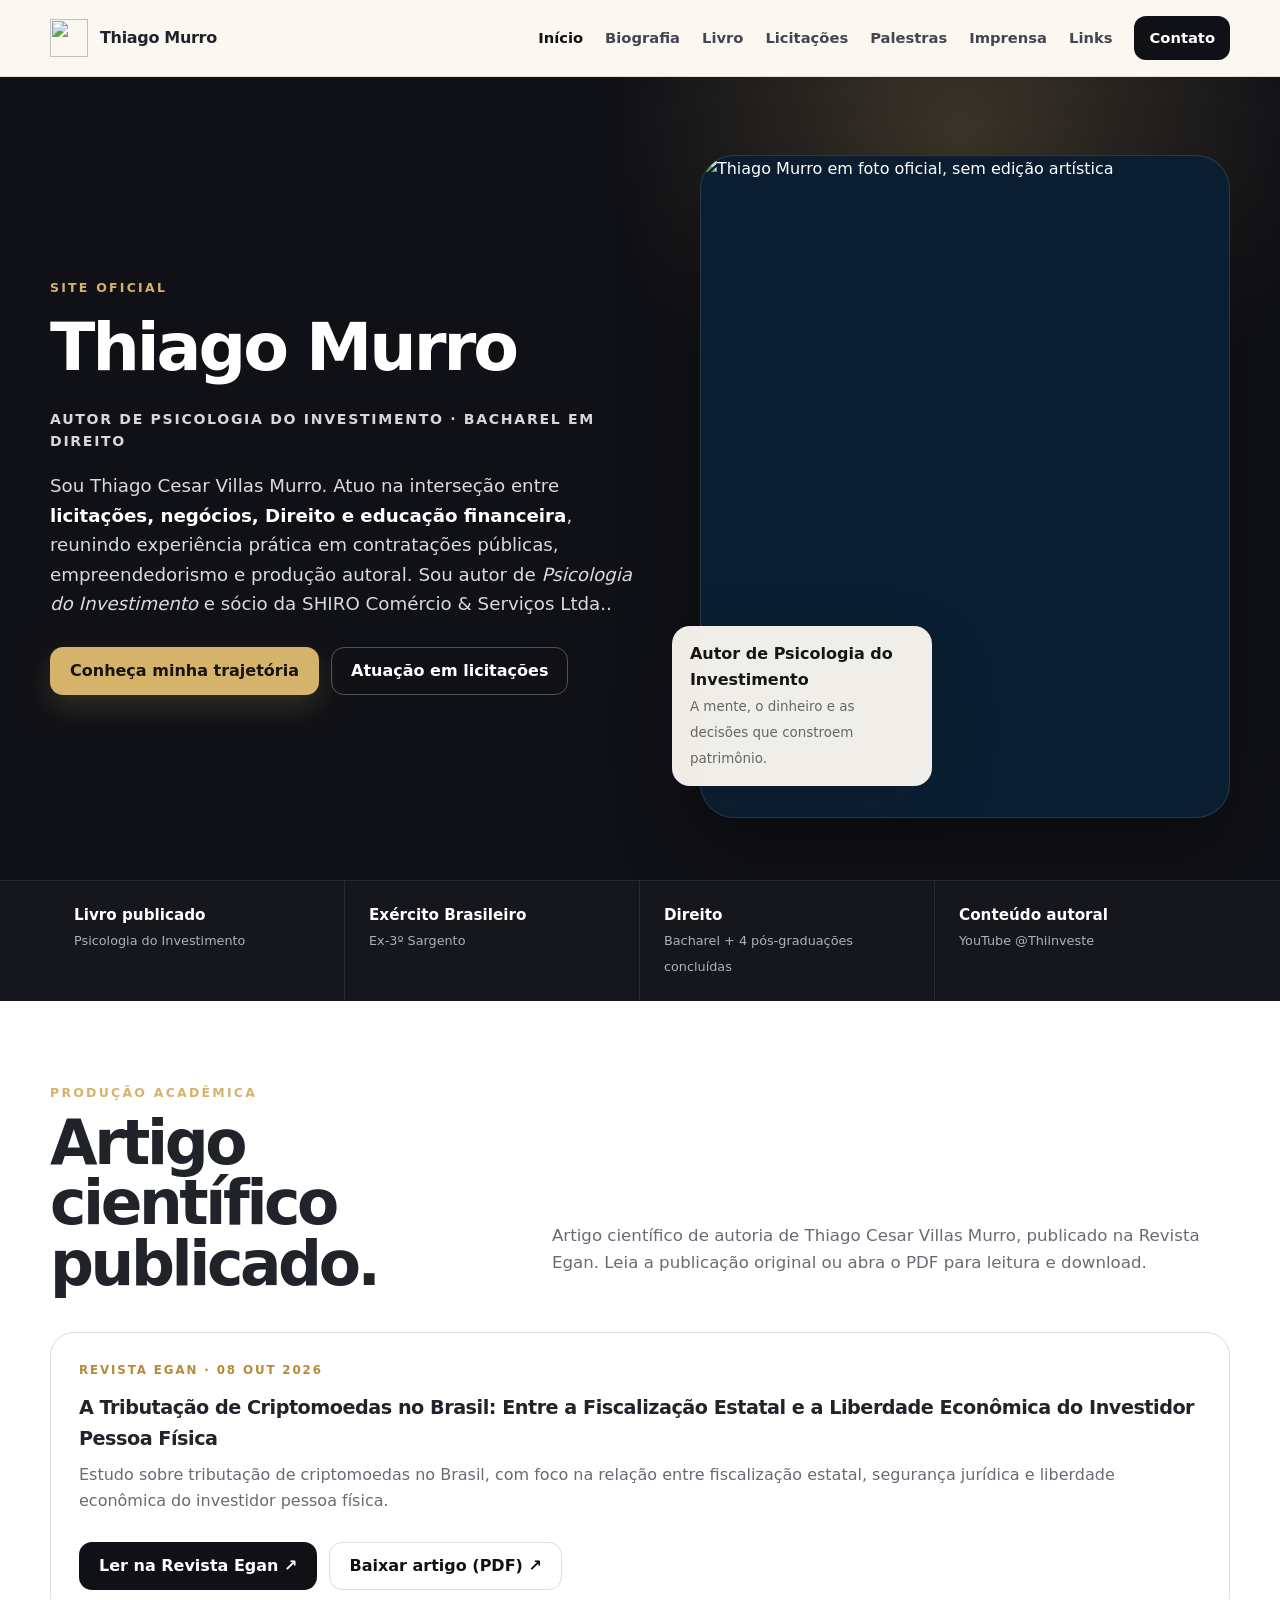
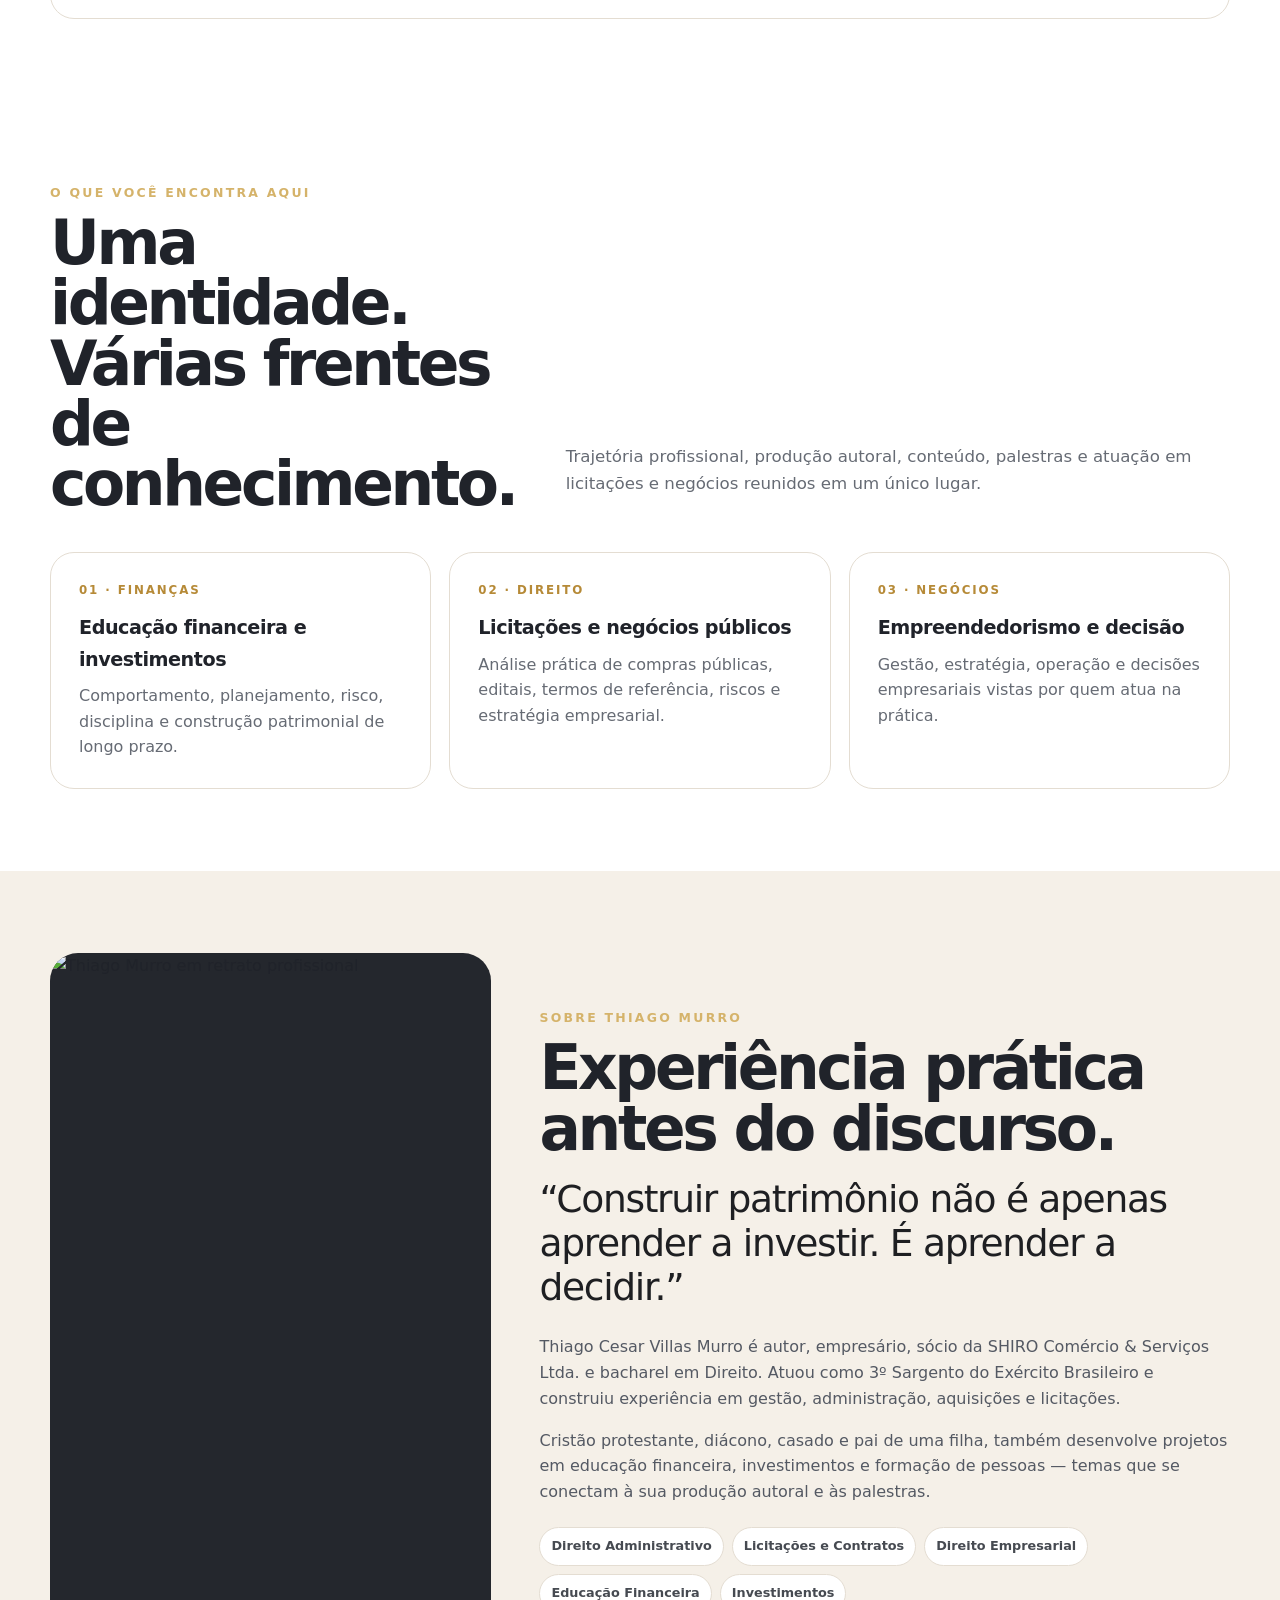
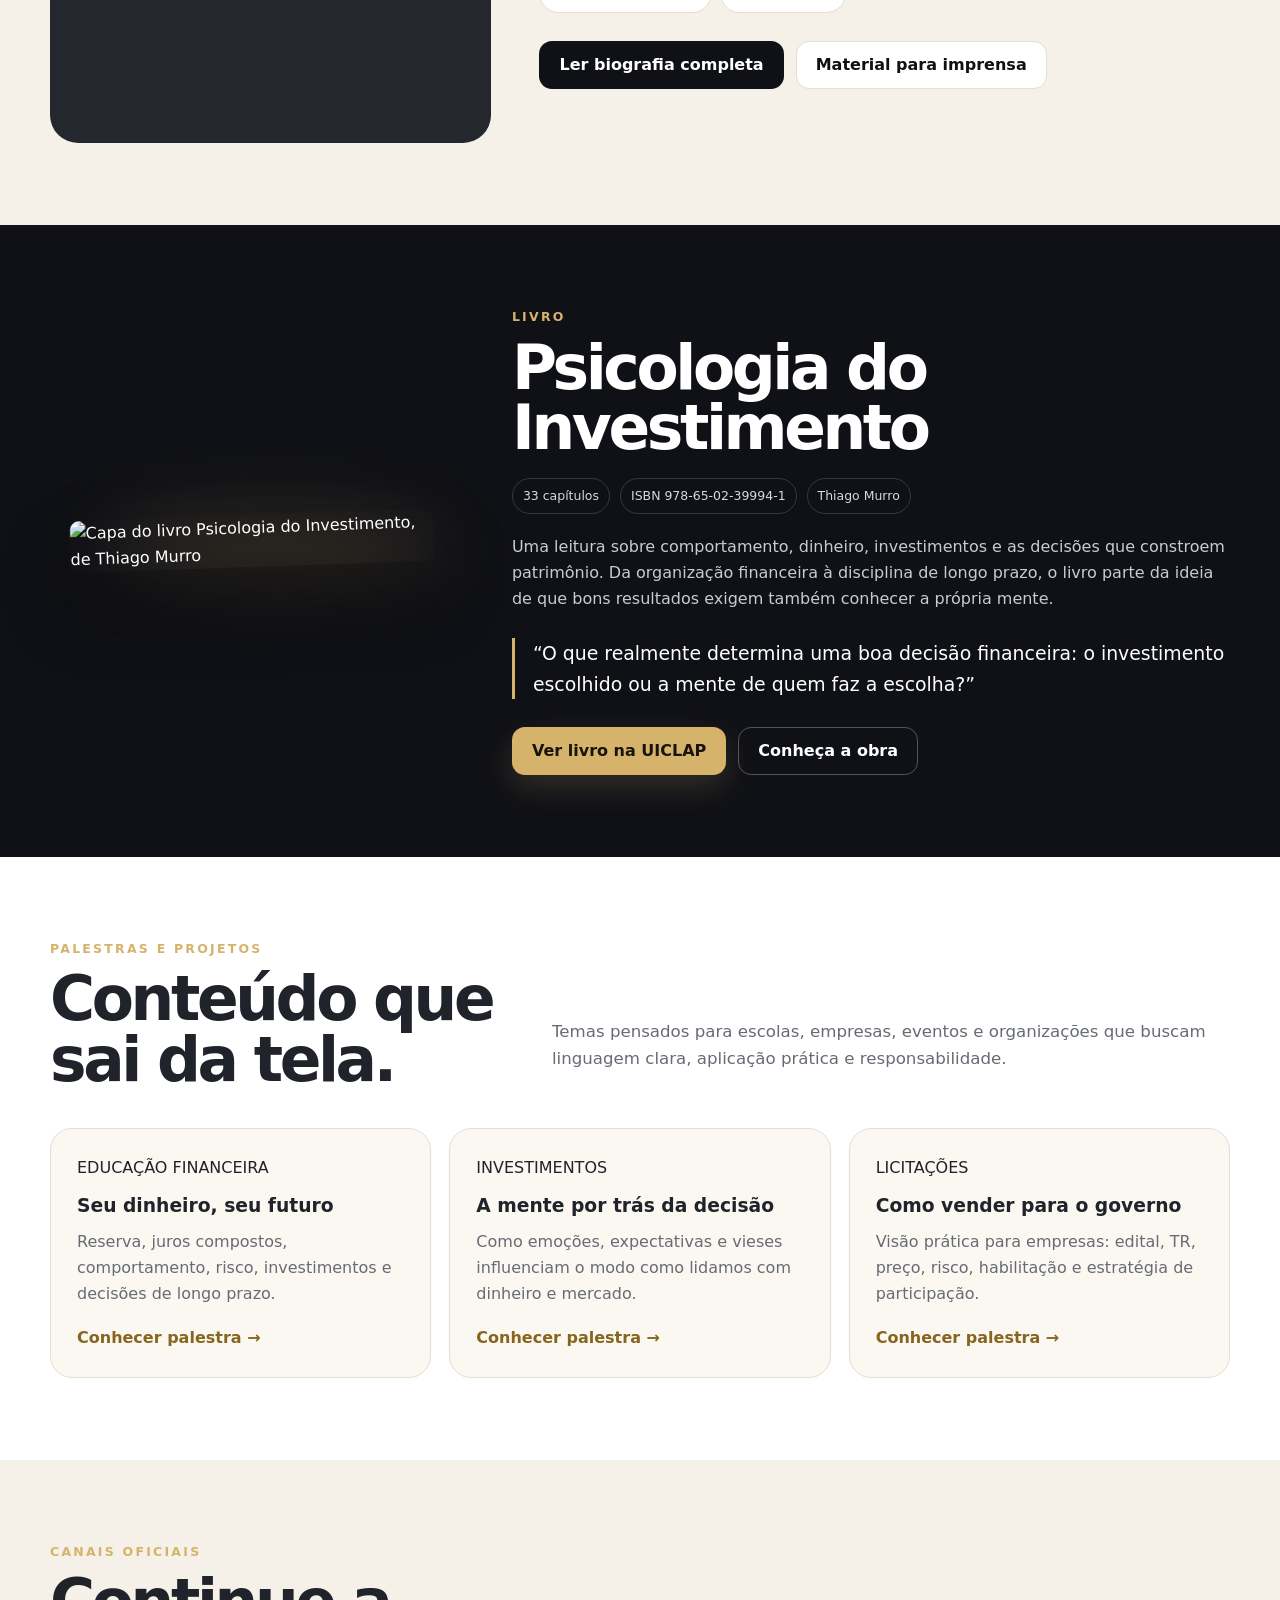
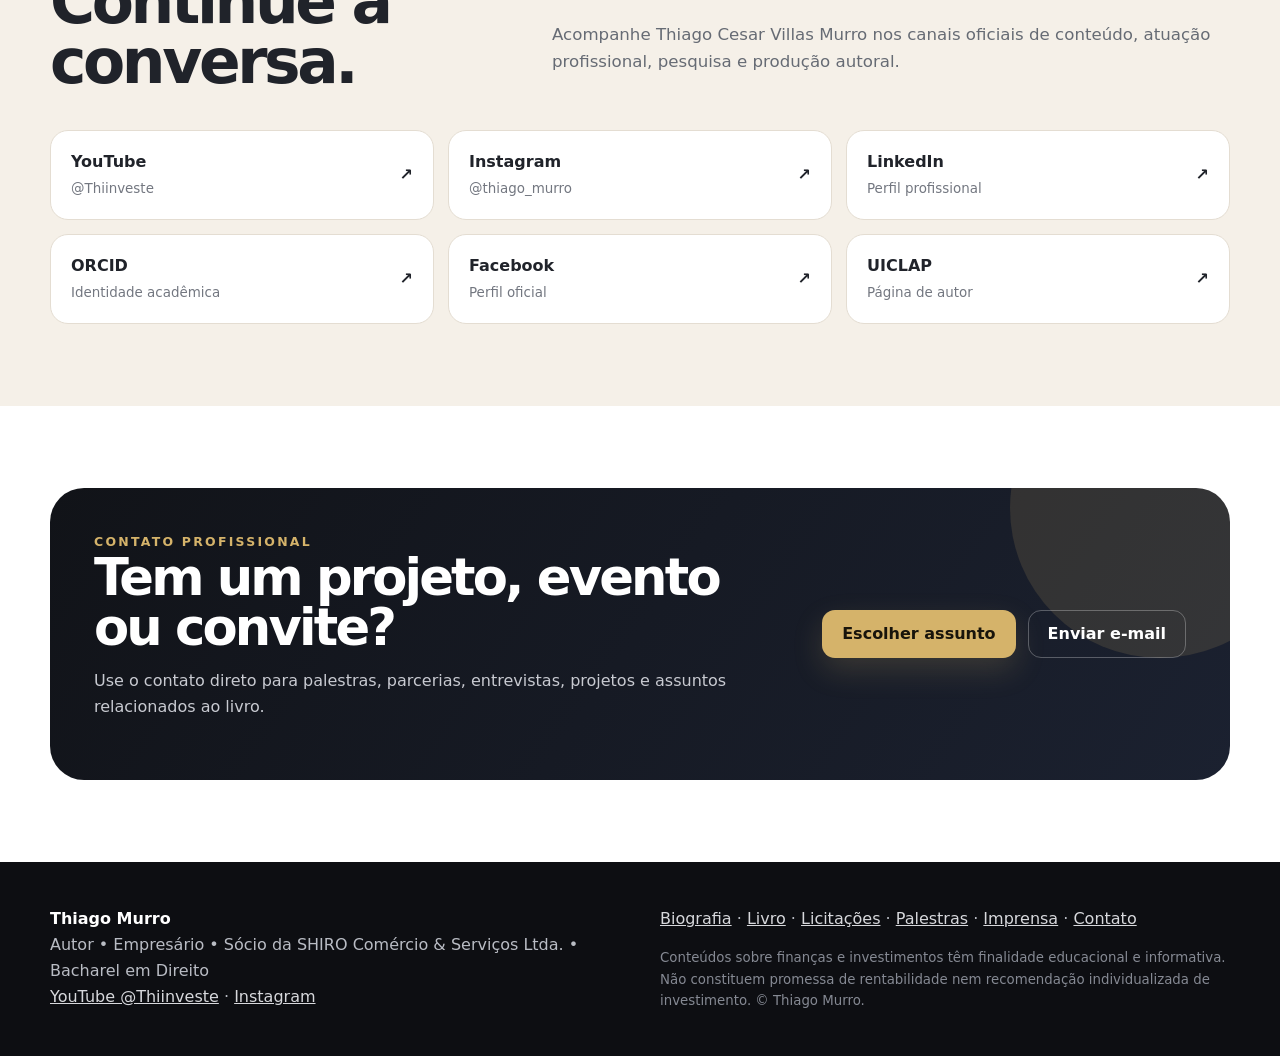
==== commit 414b8a96: "Padroniza nome empresarial da SHIRO no site" ====
--- a/index.html
+++ b/index.html
@@ -1,11 +1,11 @@
 <!DOCTYPE html>
-<html lang="pt-BR"><head><meta charset="utf-8"/><meta content="width=device-width,initial-scale=1" name="viewport"/><title>Thiago Cesar Villas Murro | Site Oficial</title><meta name="description" content="Site oficial de Thiago Cesar Villas Murro: autor de Psicologia do Investimento, empresário e bacharel em Direito. Biografia, licitações e educação financeira."/><meta name="author" content="Thiago Cesar Villas Murro"/><meta content="index,follow,max-image-preview:large" name="robots"/><meta content="#101116" name="theme-color"/><meta content="website" property="og:type"/><meta property="og:title" content="Thiago Cesar Villas Murro | Site Oficial"/><meta property="og:description" content="Site oficial de Thiago Cesar Villas Murro: autor de Psicologia do Investimento, empresário e bacharel em Direito. Biografia, licitações e educação financeira."/><meta content="https://thiagomurro.github.io/assets/thiago-murro-hero.jpg" property="og:image"/><meta content="pt_BR" property="og:locale"/><meta content="summary_large_image" name="twitter:card"/><link href="assets/favicon.svg" rel="icon"/><link href="styles.css" rel="stylesheet"/><script type="application/ld+json">{"@context":"https://schema.org","@type":"Person","@id":"https://thiagomurro.github.io/#thiago-murro","name":"Thiago Cesar Villas Murro","alternateName":["Thiago Murro","Thiinveste"],"givenName":"Thiago Cesar","familyName":"Villas Murro","description":"Autor de Psicologia do Investimento, empresário, sócio da SHIRO Comércio & Serviços, bacharel em Direito e ex-3º Sargento do Exército Brasileiro. Atua com licitações, gestão pública e educação financeira.","url":"https://thiagomurro.github.io/","image":"https://thiagomurro.github.io/assets/thiago-murro-hero.jpg","jobTitle":["Autor","Empresário","Sócio da SHIRO Comércio & Serviços"],"sameAs":["https://www.youtube.com/@Thiinveste","https://www.instagram.com/thiago_murro/","https://www.facebook.com/thiago.murro.2025/","https://www.linkedin.com/in/thiago-cesar-villas-murro-1043553b2/","https://orcid.org/0009-0005-9822-4153","https://bio.uiclap.com/thiagomurro"],"knowsAbout":["Licitações e contratos","Gestão pública","Direito","Educação financeira","Comportamento do investidor","Empreendedorismo"]}</script>
-<script type="application/ld+json">{"@context":"https://schema.org","@type":"WebSite","name":"Thiago Cesar Villas Murro","alternateName":["Thiago Murro","Thiinveste"],"publisher":{"@id":"https://thiagomurro.github.io/#thiago-murro"},"@id":"https://thiagomurro.github.io/#website","url":"https://thiagomurro.github.io/"}</script><meta content="1200" property="og:image:width"/><meta content="675" property="og:image:height"/><meta content="Thiago Murro em retrato oficial" property="og:image:alt"/><meta property="og:site_name" content="Thiago Cesar Villas Murro | Site Oficial"/><meta name="twitter:title" content="Thiago Cesar Villas Murro | Site Oficial"/><meta name="twitter:description" content="Site oficial de Thiago Cesar Villas Murro: autor de Psicologia do Investimento, empresário e bacharel em Direito. Biografia, licitações e educação financeira."/><meta content="https://thiagomurro.github.io/assets/thiago-murro-hero.jpg" name="twitter:image"/><meta content="Thiago Murro em retrato oficial" name="twitter:image:alt"/><link href="./" hreflang="pt-BR" rel="alternate"/><link as="image" fetchpriority="high" href="assets/thiago-murro-hero.jpg" rel="preload"/><link href="https://thiagomurro.github.io/" rel="canonical"/><meta property="og:url" content="https://thiagomurro.github.io/"/><meta name="google-site-verification" content="vsxXLwSJ8syw92dhCx1a-eMl9iPqcOGJ20MB2Syrnk4"/><script type="application/ld+json">{"@context":"https://schema.org","@type":"ScholarlyArticle","@id":"https://doi.org/10.5281/zenodo.23240871","headline":"A Tributação de Criptomoedas no Brasil: Entre a Fiscalização Estatal e a Liberdade Econômica do Investidor Pessoa Física","name":"A Tributação de Criptomoedas no Brasil: Entre a Fiscalização Estatal e a Liberdade Econômica do Investidor Pessoa Física","author":{"@type":"Person","@id":"https://thiagomurro.github.io/#thiago-murro","name":"Thiago Cesar Villas Murro"},"datePublished":"2026-10-08","inLanguage":"pt-BR","url":"https://revistaegan.com.br/index.php/revistaegan/pt_BR/article/view/71","identifier":{"@type":"PropertyValue","propertyID":"DOI","value":"10.5281/zenodo.23240871"},"isPartOf":{"@type":"PublicationIssue","issueNumber":"10","isPartOf":{"@type":"PublicationVolume","volumeNumber":"1","isPartOf":{"@type":"Periodical","name":"Revista Egan","issn":"3086-3295"}}},"pagination":"1-10","description":"Estudo sobre tributação de criptomoedas no Brasil, com foco na relação entre fiscalização estatal, segurança jurídica e liberdade econômica do investidor pessoa física.","encoding":{"@type":"MediaObject","contentUrl":"https://revistaegan.com.br/index.php/revistaegan/article/download/71/78","encodingFormat":"application/pdf"}}</script></head><body><a class="skip" href="#conteudo">Ir para o conteúdo</a><header class="nav-shell"><div class="container nav"><a class="brand" href="index.html"><img alt="" height="38" src="assets/favicon.svg" width="38"/><span>Thiago Murro</span></a><button aria-expanded="false" aria-label="Abrir menu" class="menu">☰</button><nav aria-label="Navegação principal" class="navlinks"><a aria-current="page" href="index.html">Início</a><a href="biografia.html">Biografia</a><a href="livro.html">Livro</a><a href="licitacoes.html">Licitações</a><a href="palestras.html">Palestras</a><a href="imprensa.html">Imprensa</a><a href="links.html">Links</a><a class="nav-cta" href="contato.html">Contato</a></nav></div></header><main id="conteudo"><section class="hero"><div class="container hero-grid"><div class="reveal"><div class="eyebrow">Site oficial</div><h1 class="full-name">Thiago Murro<small>Autor de Psicologia do Investimento · Bacharel em Direito</small></h1><p class="hero-lead">Sou Thiago Cesar Villas Murro. Atuo na interseção entre <strong>licitações, negócios, Direito e educação financeira</strong>, reunindo experiência prática em contratações públicas, empreendedorismo e produção autoral. Sou autor de <em>Psicologia do Investimento</em> e sócio da SHIRO Comércio &amp; Serviços.</p><div class="actions"><a class="btn btn-gold" data-track="hero_biografia" href="biografia.html">Conheça minha trajetória</a><a class="btn btn-ghost" href="licitacoes.html">Atuação em licitações</a></div></div><div class="hero-photo reveal"><div class="frame"><img alt="Thiago Murro em foto oficial, sem edição artística" fetchpriority="high" height="1600" loading="eager" src="assets/thiago-murro-hero.jpg" width="894"/></div><div class="photo-tag"><strong>Autor de Psicologia do Investimento</strong><span>A mente, o dinheiro e as decisões que constroem patrimônio.</span></div></div></div></section>
+<html lang="pt-BR"><head><meta charset="utf-8"/><meta content="width=device-width,initial-scale=1" name="viewport"/><title>Thiago Cesar Villas Murro | Site Oficial</title><meta name="description" content="Site oficial de Thiago Cesar Villas Murro: autor de Psicologia do Investimento, empresário e bacharel em Direito. Biografia, licitações e educação financeira."/><meta name="author" content="Thiago Cesar Villas Murro"/><meta content="index,follow,max-image-preview:large" name="robots"/><meta content="#101116" name="theme-color"/><meta content="website" property="og:type"/><meta property="og:title" content="Thiago Cesar Villas Murro | Site Oficial"/><meta property="og:description" content="Site oficial de Thiago Cesar Villas Murro: autor de Psicologia do Investimento, empresário e bacharel em Direito. Biografia, licitações e educação financeira."/><meta content="https://thiagomurro.github.io/assets/thiago-murro-hero.jpg" property="og:image"/><meta content="pt_BR" property="og:locale"/><meta content="summary_large_image" name="twitter:card"/><link href="assets/favicon.svg" rel="icon"/><link href="styles.css" rel="stylesheet"/><script type="application/ld+json">{"@context":"https://schema.org","@type":"Person","@id":"https://thiagomurro.github.io/#thiago-murro","name":"Thiago Cesar Villas Murro","alternateName":["Thiago Murro","Thiinveste"],"givenName":"Thiago Cesar","familyName":"Villas Murro","description":"Autor de Psicologia do Investimento, empresário, sócio da SHIRO Comércio & Serviços Ltda., bacharel em Direito e ex-3º Sargento do Exército Brasileiro. Atua com licitações, gestão pública e educação financeira.","url":"https://thiagomurro.github.io/","image":"https://thiagomurro.github.io/assets/thiago-murro-hero.jpg","jobTitle":["Autor","Empresário","Sócio da SHIRO Comércio & Serviços Ltda."],"sameAs":["https://www.youtube.com/@Thiinveste","https://www.instagram.com/thiago_murro/","https://www.facebook.com/thiago.murro.2025/","https://www.linkedin.com/in/thiago-cesar-villas-murro-1043553b2/","https://orcid.org/0009-0005-9822-4153","https://bio.uiclap.com/thiagomurro"],"knowsAbout":["Licitações e contratos","Gestão pública","Direito","Educação financeira","Comportamento do investidor","Empreendedorismo"]}</script>
+<script type="application/ld+json">{"@context":"https://schema.org","@type":"WebSite","name":"Thiago Cesar Villas Murro","alternateName":["Thiago Murro","Thiinveste"],"publisher":{"@id":"https://thiagomurro.github.io/#thiago-murro"},"@id":"https://thiagomurro.github.io/#website","url":"https://thiagomurro.github.io/"}</script><meta content="1200" property="og:image:width"/><meta content="675" property="og:image:height"/><meta content="Thiago Murro em retrato oficial" property="og:image:alt"/><meta property="og:site_name" content="Thiago Cesar Villas Murro | Site Oficial"/><meta name="twitter:title" content="Thiago Cesar Villas Murro | Site Oficial"/><meta name="twitter:description" content="Site oficial de Thiago Cesar Villas Murro: autor de Psicologia do Investimento, empresário e bacharel em Direito. Biografia, licitações e educação financeira."/><meta content="https://thiagomurro.github.io/assets/thiago-murro-hero.jpg" name="twitter:image"/><meta content="Thiago Murro em retrato oficial" name="twitter:image:alt"/><link href="./" hreflang="pt-BR" rel="alternate"/><link as="image" fetchpriority="high" href="assets/thiago-murro-hero.jpg" rel="preload"/><link href="https://thiagomurro.github.io/" rel="canonical"/><meta property="og:url" content="https://thiagomurro.github.io/"/><meta name="google-site-verification" content="vsxXLwSJ8syw92dhCx1a-eMl9iPqcOGJ20MB2Syrnk4"/><script type="application/ld+json">{"@context":"https://schema.org","@type":"ScholarlyArticle","@id":"https://doi.org/10.5281/zenodo.23240871","headline":"A Tributação de Criptomoedas no Brasil: Entre a Fiscalização Estatal e a Liberdade Econômica do Investidor Pessoa Física","name":"A Tributação de Criptomoedas no Brasil: Entre a Fiscalização Estatal e a Liberdade Econômica do Investidor Pessoa Física","author":{"@type":"Person","@id":"https://thiagomurro.github.io/#thiago-murro","name":"Thiago Cesar Villas Murro"},"datePublished":"2026-10-08","inLanguage":"pt-BR","url":"https://revistaegan.com.br/index.php/revistaegan/pt_BR/article/view/71","identifier":{"@type":"PropertyValue","propertyID":"DOI","value":"10.5281/zenodo.23240871"},"isPartOf":{"@type":"PublicationIssue","issueNumber":"10","isPartOf":{"@type":"PublicationVolume","volumeNumber":"1","isPartOf":{"@type":"Periodical","name":"Revista Egan","issn":"3086-3295"}}},"pagination":"1-10","description":"Estudo sobre tributação de criptomoedas no Brasil, com foco na relação entre fiscalização estatal, segurança jurídica e liberdade econômica do investidor pessoa física.","encoding":{"@type":"MediaObject","contentUrl":"https://revistaegan.com.br/index.php/revistaegan/article/download/71/78","encodingFormat":"application/pdf"}}</script></head><body><a class="skip" href="#conteudo">Ir para o conteúdo</a><header class="nav-shell"><div class="container nav"><a class="brand" href="index.html"><img alt="" height="38" src="assets/favicon.svg" width="38"/><span>Thiago Murro</span></a><button aria-expanded="false" aria-label="Abrir menu" class="menu">☰</button><nav aria-label="Navegação principal" class="navlinks"><a aria-current="page" href="index.html">Início</a><a href="biografia.html">Biografia</a><a href="livro.html">Livro</a><a href="licitacoes.html">Licitações</a><a href="palestras.html">Palestras</a><a href="imprensa.html">Imprensa</a><a href="links.html">Links</a><a class="nav-cta" href="contato.html">Contato</a></nav></div></header><main id="conteudo"><section class="hero"><div class="container hero-grid"><div class="reveal"><div class="eyebrow">Site oficial</div><h1 class="full-name">Thiago Murro<small>Autor de Psicologia do Investimento · Bacharel em Direito</small></h1><p class="hero-lead">Sou Thiago Cesar Villas Murro. Atuo na interseção entre <strong>licitações, negócios, Direito e educação financeira</strong>, reunindo experiência prática em contratações públicas, empreendedorismo e produção autoral. Sou autor de <em>Psicologia do Investimento</em> e sócio da SHIRO Comércio &amp; Serviços Ltda..</p><div class="actions"><a class="btn btn-gold" data-track="hero_biografia" href="biografia.html">Conheça minha trajetória</a><a class="btn btn-ghost" href="licitacoes.html">Atuação em licitações</a></div></div><div class="hero-photo reveal"><div class="frame"><img alt="Thiago Murro em foto oficial, sem edição artística" fetchpriority="high" height="1600" loading="eager" src="assets/thiago-murro-hero.jpg" width="894"/></div><div class="photo-tag"><strong>Autor de Psicologia do Investimento</strong><span>A mente, o dinheiro e as decisões que constroem patrimônio.</span></div></div></div></section>
 <section class="trust"><div class="container trust-grid"><div class="trust-item"><strong>Livro publicado</strong><span>Psicologia do Investimento</span></div><div class="trust-item"><strong>Exército Brasileiro</strong><span>Ex-3º Sargento</span></div><div class="trust-item"><strong>Direito</strong><span>Bacharel + 4 pós-graduações concluídas</span></div><div class="trust-item"><strong>Conteúdo autoral</strong><span>YouTube @Thiinveste</span></div></div></section>
 <section class="section white" id="publicacoes"><div class="container"><div class="section-head"><div><div class="eyebrow">Produção acadêmica</div><h2>Artigo científico publicado.</h2></div><p class="section-copy">Artigo científico de autoria de Thiago Cesar Villas Murro, publicado na Revista Egan. Leia a publicação original ou abra o PDF para leitura e download.</p></div><article class="card"><div class="num">REVISTA EGAN · 08 OUT 2026</div><h3>A Tributação de Criptomoedas no Brasil: Entre a Fiscalização Estatal e a Liberdade Econômica do Investidor Pessoa Física</h3><p>Estudo sobre tributação de criptomoedas no Brasil, com foco na relação entre fiscalização estatal, segurança jurídica e liberdade econômica do investidor pessoa física.</p><div class="actions"><a class="btn btn-dark" href="https://revistaegan.com.br/index.php/revistaegan/pt_BR/article/view/71" target="_blank" rel="noopener">Ler na Revista Egan ↗</a><a class="btn btn-light" href="https://revistaegan.com.br/index.php/revistaegan/article/download/71/78" target="_blank" rel="noopener">Baixar artigo (PDF) ↗</a></div></article></div></section>
 <section class="section white"><div class="container"><div class="section-head"><div><div class="eyebrow">O que você encontra aqui</div><h2>Uma identidade.<br/>Várias frentes de conhecimento.</h2></div><p class="section-copy">Trajetória profissional, produção autoral, conteúdo, palestras e atuação em licitações e negócios reunidos em um único lugar.</p></div><div class="grid3"><article class="card"><div class="num">01 · FINANÇAS</div><h3>Educação financeira e investimentos</h3><p>Comportamento, planejamento, risco, disciplina e construção patrimonial de longo prazo.</p></article><article class="card"><div class="num">02 · DIREITO</div><h3>Licitações e negócios públicos</h3><p>Análise prática de compras públicas, editais, termos de referência, riscos e estratégia empresarial.</p></article><article class="card"><div class="num">03 · NEGÓCIOS</div><h3>Empreendedorismo e decisão</h3><p>Gestão, estratégia, operação e decisões empresariais vistas por quem atua na prática.</p></article></div></div></section>
-<section class="section paper"><div class="container about-grid"><div class="about-photo"><img alt="Thiago Murro em retrato profissional" height="1600" loading="lazy" src="assets/thiago-murro-sobre.jpg" width="894"/></div><div><div class="eyebrow">Sobre Thiago Murro</div><h2>Experiência prática antes do discurso.</h2><p class="quote">“Construir patrimônio não é apenas aprender a investir. É aprender a decidir.”</p><div class="prose"><p>Thiago Cesar Villas Murro é autor, empresário, sócio da SHIRO Comércio &amp; Serviços e bacharel em Direito. Atuou como 3º Sargento do Exército Brasileiro e construiu experiência em gestão, administração, aquisições e licitações.</p><p>Cristão protestante, diácono, casado e pai de uma filha, também desenvolve projetos em educação financeira, investimentos e formação de pessoas — temas que se conectam à sua produção autoral e às palestras.</p></div><div class="chips"><span class="chip">Direito Administrativo</span><span class="chip">Licitações e Contratos</span><span class="chip">Direito Empresarial</span><span class="chip">Educação Financeira</span><span class="chip">Investimentos</span></div><div class="actions"><a class="btn btn-dark" href="biografia.html">Ler biografia completa</a><a class="btn btn-light" href="imprensa.html">Material para imprensa</a></div></div></div></section>
+<section class="section paper"><div class="container about-grid"><div class="about-photo"><img alt="Thiago Murro em retrato profissional" height="1600" loading="lazy" src="assets/thiago-murro-sobre.jpg" width="894"/></div><div><div class="eyebrow">Sobre Thiago Murro</div><h2>Experiência prática antes do discurso.</h2><p class="quote">“Construir patrimônio não é apenas aprender a investir. É aprender a decidir.”</p><div class="prose"><p>Thiago Cesar Villas Murro é autor, empresário, sócio da SHIRO Comércio &amp; Serviços Ltda. e bacharel em Direito. Atuou como 3º Sargento do Exército Brasileiro e construiu experiência em gestão, administração, aquisições e licitações.</p><p>Cristão protestante, diácono, casado e pai de uma filha, também desenvolve projetos em educação financeira, investimentos e formação de pessoas — temas que se conectam à sua produção autoral e às palestras.</p></div><div class="chips"><span class="chip">Direito Administrativo</span><span class="chip">Licitações e Contratos</span><span class="chip">Direito Empresarial</span><span class="chip">Educação Financeira</span><span class="chip">Investimentos</span></div><div class="actions"><a class="btn btn-dark" href="biografia.html">Ler biografia completa</a><a class="btn btn-light" href="imprensa.html">Material para imprensa</a></div></div></div></section>
 <section class="section dark"><div class="container book-grid"><div class="cover-wrap"><img alt="Capa do livro Psicologia do Investimento, de Thiago Murro" class="book-cover" height="1002" loading="lazy" src="assets/psicologia-do-investimento-capa.avif" width="668"/></div><div class="book-info"><div class="eyebrow">Livro</div><h2>Psicologia do Investimento</h2><div class="meta"><span>33 capítulos</span><span>ISBN 978-65-02-39994-1</span><span>Thiago Murro</span></div><p>Uma leitura sobre comportamento, dinheiro, investimentos e as decisões que constroem patrimônio. Da organização financeira à disciplina de longo prazo, o livro parte da ideia de que bons resultados exigem também conhecer a própria mente.</p><blockquote>“O que realmente determina uma boa decisão financeira: o investimento escolhido ou a mente de quem faz a escolha?”</blockquote><div class="actions"><a class="btn btn-gold" data-track="buy_book_home" href="https://loja.uiclap.com/titulo/ua206157" rel="noopener" target="_blank">Ver livro na UICLAP</a><a class="btn btn-ghost" href="livro.html">Conheça a obra</a></div></div></div></section>
 <section class="section white"><div class="container"><div class="section-head"><div><div class="eyebrow">Palestras e projetos</div><h2>Conteúdo que sai da tela.</h2></div><p class="section-copy">Temas pensados para escolas, empresas, eventos e organizações que buscam linguagem clara, aplicação prática e responsabilidade.</p></div><div class="offer"><article class="offer-card"><div class="num">EDUCAÇÃO FINANCEIRA</div><h3>Seu dinheiro, seu futuro</h3><p>Reserva, juros compostos, comportamento, risco, investimentos e decisões de longo prazo.</p><a href="palestras.html">Conhecer palestra →</a></article><article class="offer-card"><div class="num">INVESTIMENTOS</div><h3>A mente por trás da decisão</h3><p>Como emoções, expectativas e vieses influenciam o modo como lidamos com dinheiro e mercado.</p><a href="palestras.html">Conhecer palestra →</a></article><article class="offer-card"><div class="num">LICITAÇÕES</div><h3>Como vender para o governo</h3><p>Visão prática para empresas: edital, TR, preço, risco, habilitação e estratégia de participação.</p><a href="palestras.html">Conhecer palestra →</a></article></div></div></section>
 <section class="section paper"><div class="container"><div class="section-head"><div><div class="eyebrow">Canais oficiais</div><h2>Continue a conversa.</h2></div><p class="section-copy">Acompanhe Thiago Cesar Villas Murro nos canais oficiais de conteúdo, atuação profissional, pesquisa e produção autoral.</p></div><div class="social-grid"><a class="social" data-track="youtube" href="https://www.youtube.com/@Thiinveste" rel="me noopener" target="_blank"><div><b>YouTube</b><span>@Thiinveste</span></div><b>↗</b></a><a class="social" data-track="instagram" href="https://www.instagram.com/thiago_murro/" rel="me noopener" target="_blank"><div><b>Instagram</b><span>@thiago_murro</span></div><b>↗</b></a><a class="social" href="https://www.linkedin.com/in/thiago-cesar-villas-murro-1043553b2/" rel="me noopener" target="_blank"><div><b>LinkedIn</b><span>Perfil profissional</span></div><b>↗</b></a><a class="social" href="https://orcid.org/0009-0005-9822-4153" rel="me noopener" target="_blank"><div><b>ORCID</b><span>Identidade acadêmica</span></div><b>↗</b></a><a class="social" href="https://www.facebook.com/thiago.murro.2025/" rel="me noopener" target="_blank"><div><b>Facebook</b><span>Perfil oficial</span></div><b>↗</b></a><a class="social" href="https://bio.uiclap.com/thiagomurro" rel="me noopener" target="_blank"><div><b>UICLAP</b><span>Página de autor</span></div><b>↗</b></a></div></div></section>
-<section class="section white"><div class="container"><div class="cta"><div><div class="eyebrow">Contato profissional</div><h2>Tem um projeto, evento ou convite?</h2><p>Use o contato direto para palestras, parcerias, entrevistas, projetos e assuntos relacionados ao livro.</p></div><div class="actions"><a class="btn btn-gold" data-track="cta_contact" href="contato.html">Escolher assunto</a><a class="btn btn-ghost" href="mailto:shirolicitacao@gmail.com">Enviar e-mail</a></div></div></div></section></main><footer class="footer"><div class="container footer-grid"><div><strong>Thiago Murro</strong><br/>Autor • Empresário • Sócio da SHIRO Comércio &amp; Serviços • Bacharel em Direito<br/><a href="https://www.youtube.com/@Thiinveste" rel="me noopener" target="_blank">YouTube @Thiinveste</a> · <a href="https://www.instagram.com/thiago_murro/" rel="me noopener" target="_blank">Instagram</a></div><div><a href="biografia.html">Biografia</a> · <a href="livro.html">Livro</a> · <a href="licitacoes.html">Licitações</a> · <a href="palestras.html">Palestras</a> · <a href="imprensa.html">Imprensa</a> · <a href="contato.html">Contato</a><small>Conteúdos sobre finanças e investimentos têm finalidade educacional e informativa. Não constituem promessa de rentabilidade nem recomendação individualizada de investimento. © <span data-year=""></span> Thiago Murro.</small></div></div></footer><script defer="" src="script.js"></script></body></html>+<section class="section white"><div class="container"><div class="cta"><div><div class="eyebrow">Contato profissional</div><h2>Tem um projeto, evento ou convite?</h2><p>Use o contato direto para palestras, parcerias, entrevistas, projetos e assuntos relacionados ao livro.</p></div><div class="actions"><a class="btn btn-gold" data-track="cta_contact" href="contato.html">Escolher assunto</a><a class="btn btn-ghost" href="mailto:shirolicitacao@gmail.com">Enviar e-mail</a></div></div></div></section></main><footer class="footer"><div class="container footer-grid"><div><strong>Thiago Murro</strong><br/>Autor • Empresário • Sócio da SHIRO Comércio &amp; Serviços Ltda. • Bacharel em Direito<br/><a href="https://www.youtube.com/@Thiinveste" rel="me noopener" target="_blank">YouTube @Thiinveste</a> · <a href="https://www.instagram.com/thiago_murro/" rel="me noopener" target="_blank">Instagram</a></div><div><a href="biografia.html">Biografia</a> · <a href="livro.html">Livro</a> · <a href="licitacoes.html">Licitações</a> · <a href="palestras.html">Palestras</a> · <a href="imprensa.html">Imprensa</a> · <a href="contato.html">Contato</a><small>Conteúdos sobre finanças e investimentos têm finalidade educacional e informativa. Não constituem promessa de rentabilidade nem recomendação individualizada de investimento. © <span data-year=""></span> Thiago Murro.</small></div></div></footer><script defer="" src="script.js"></script></body></html>
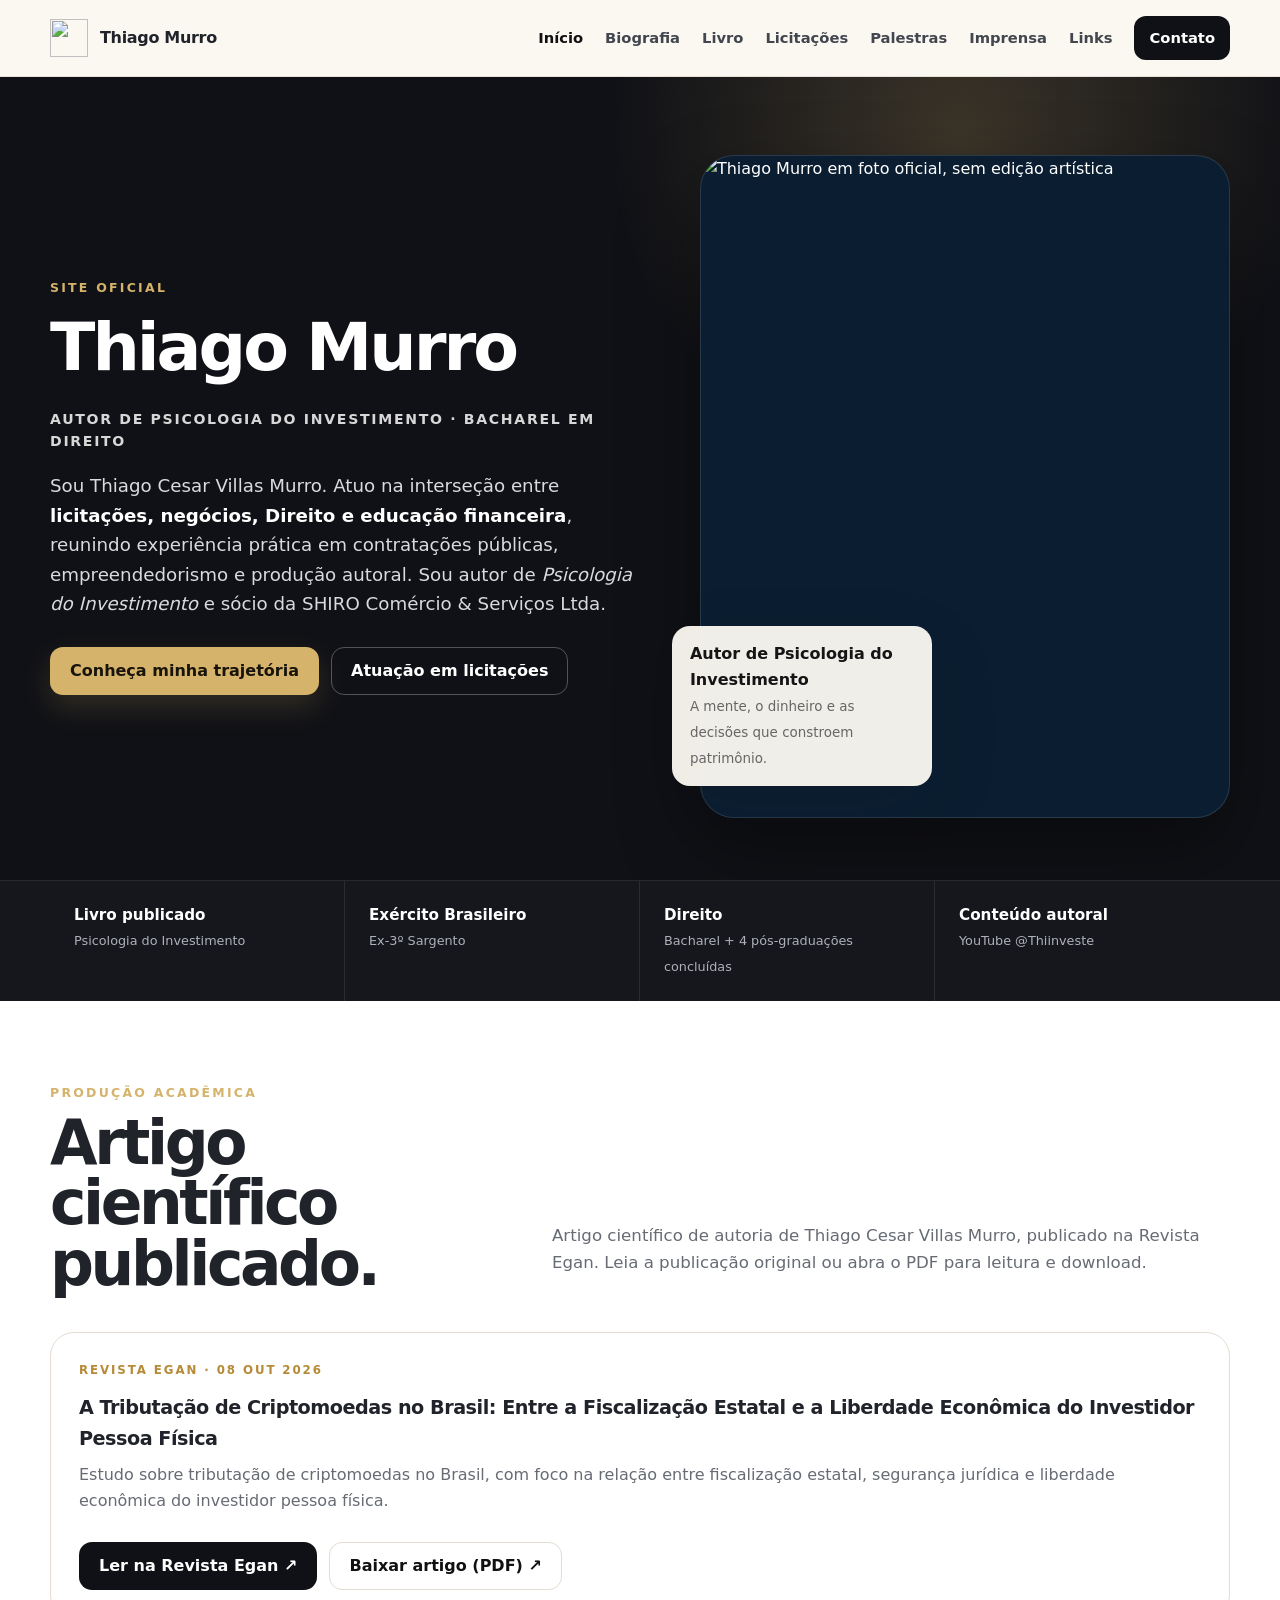
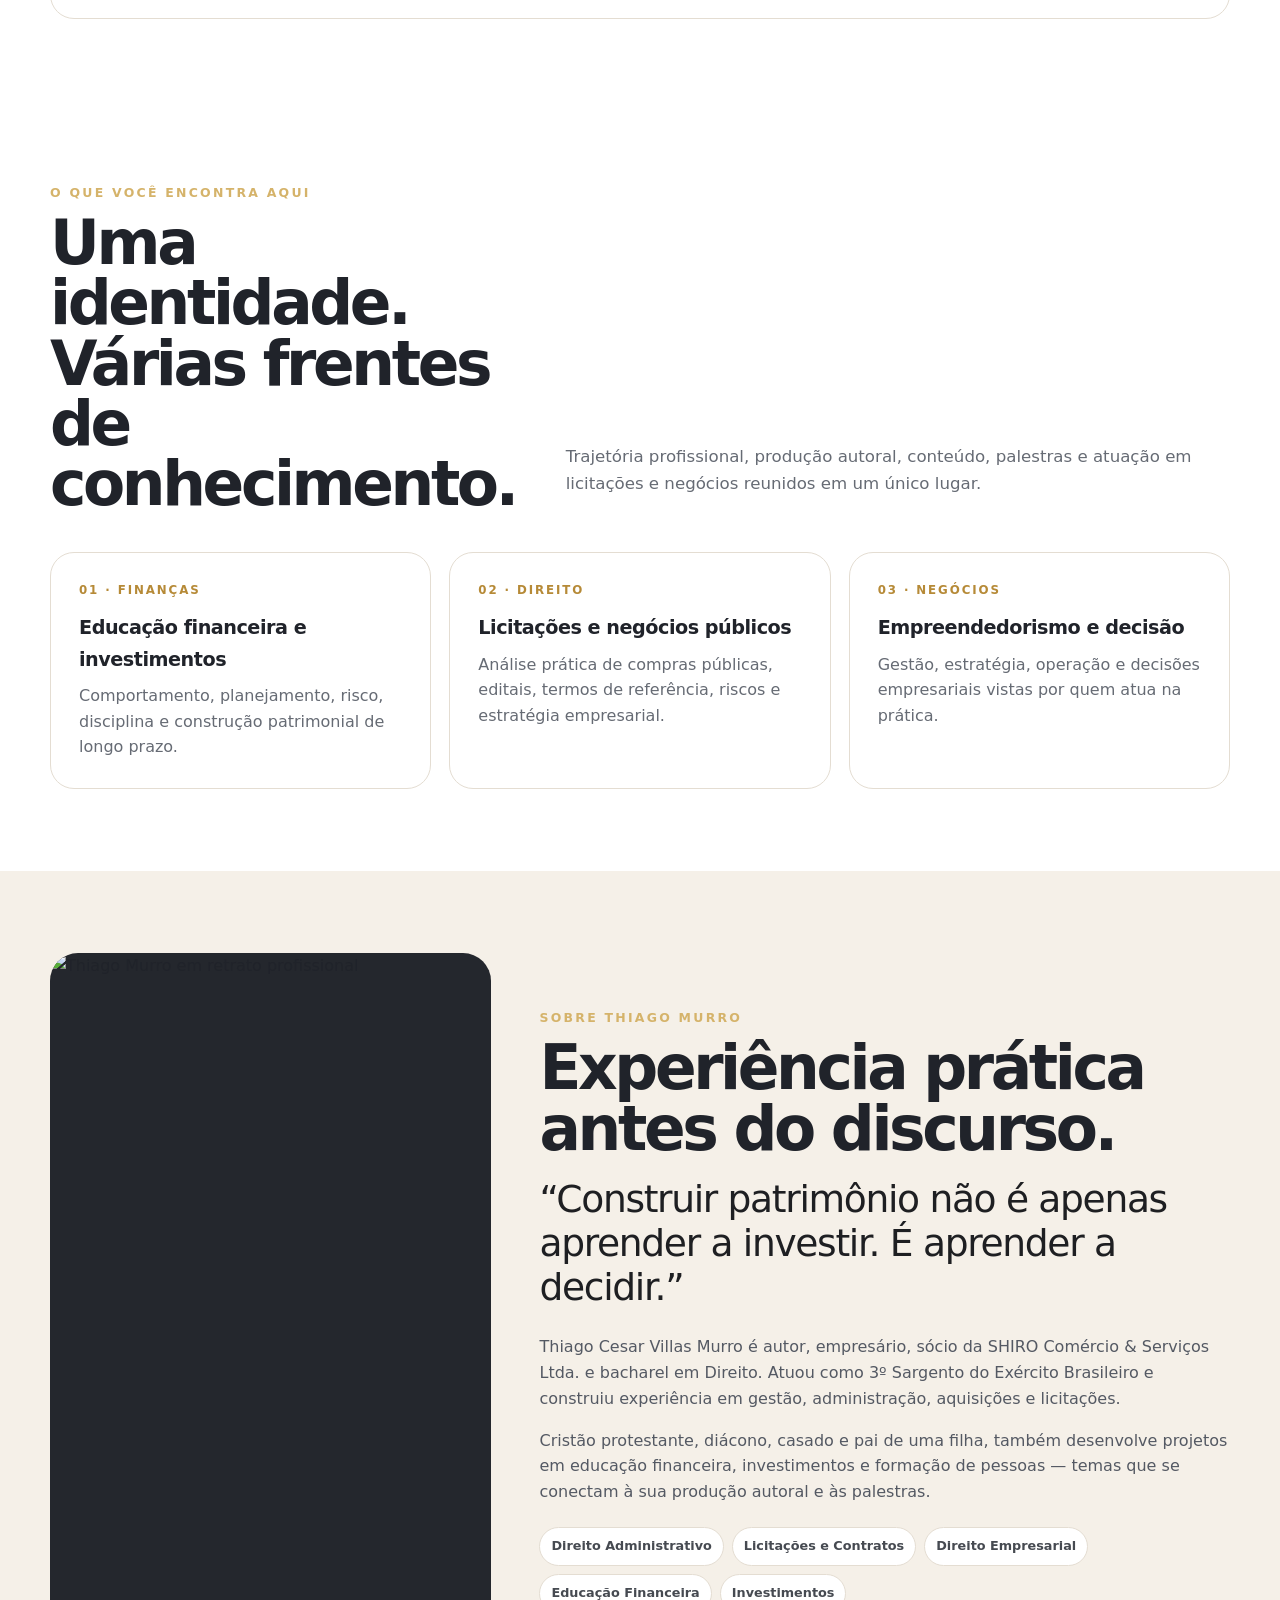
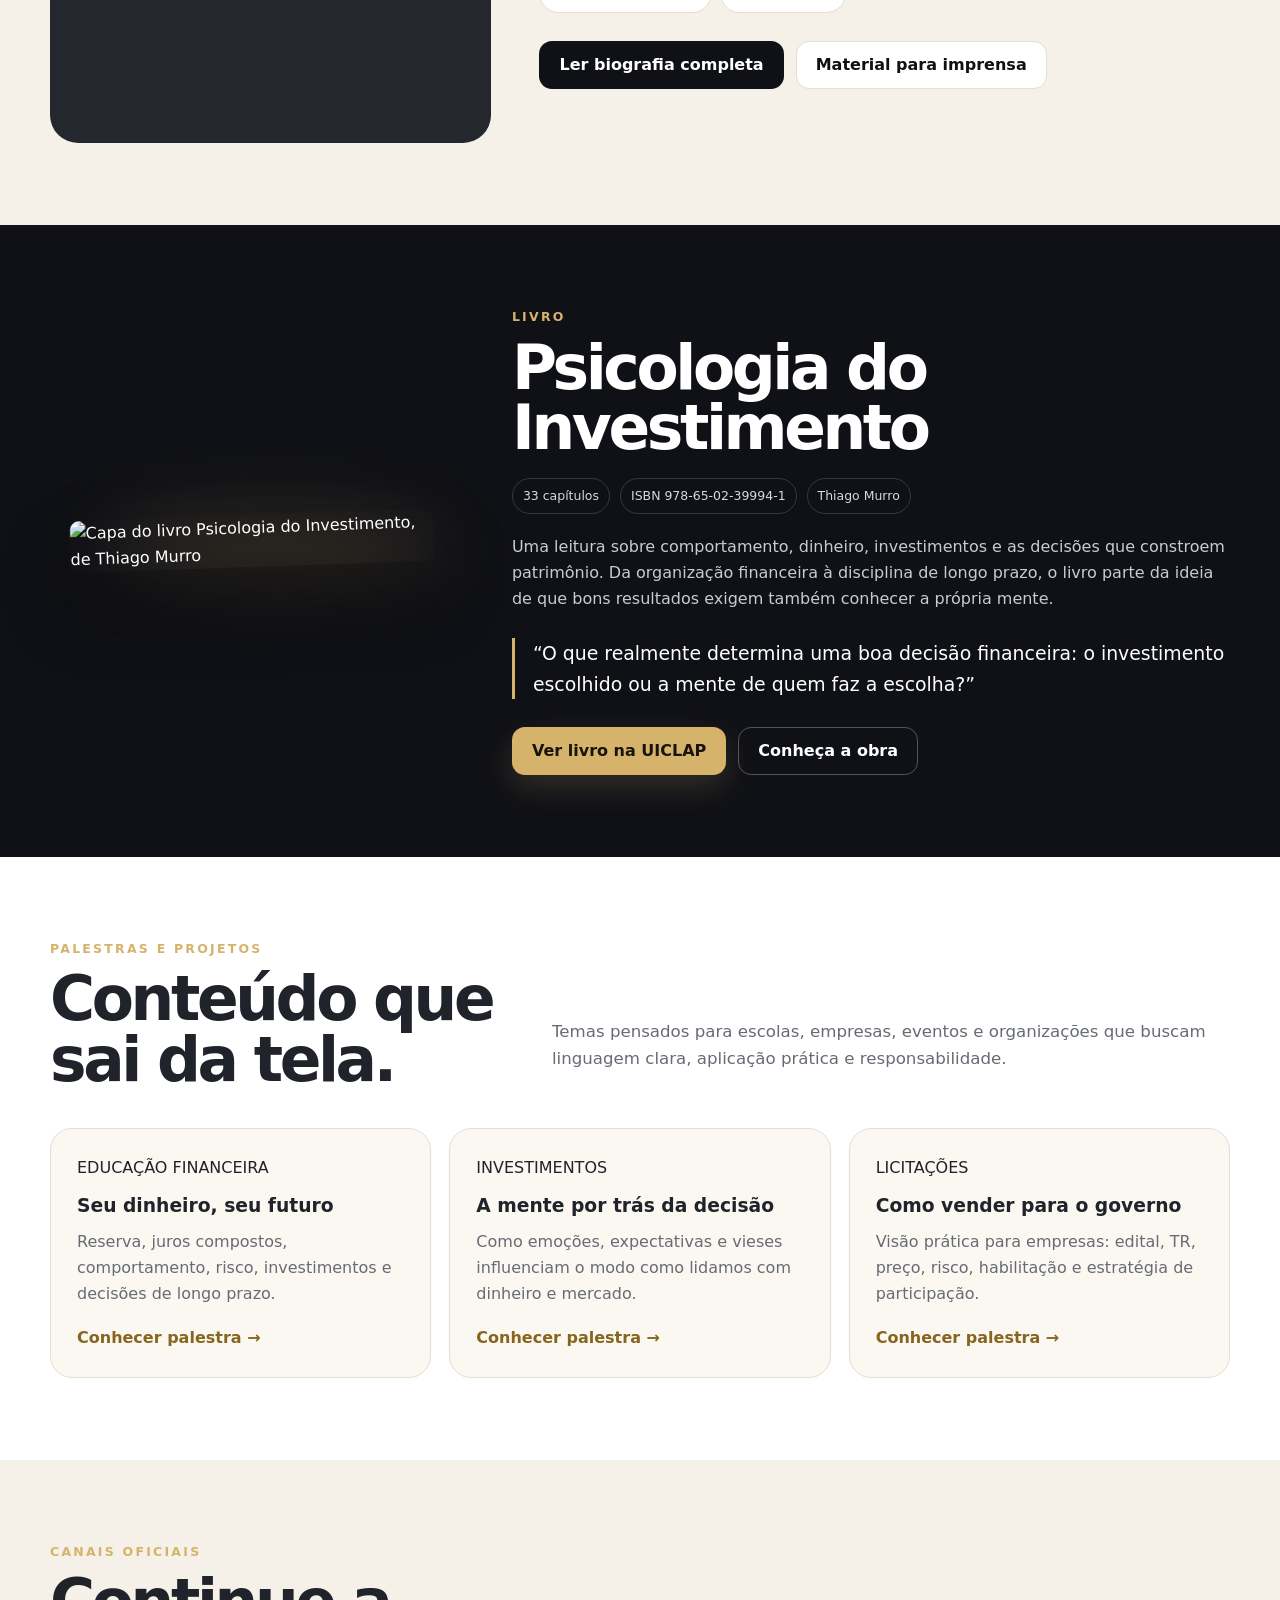
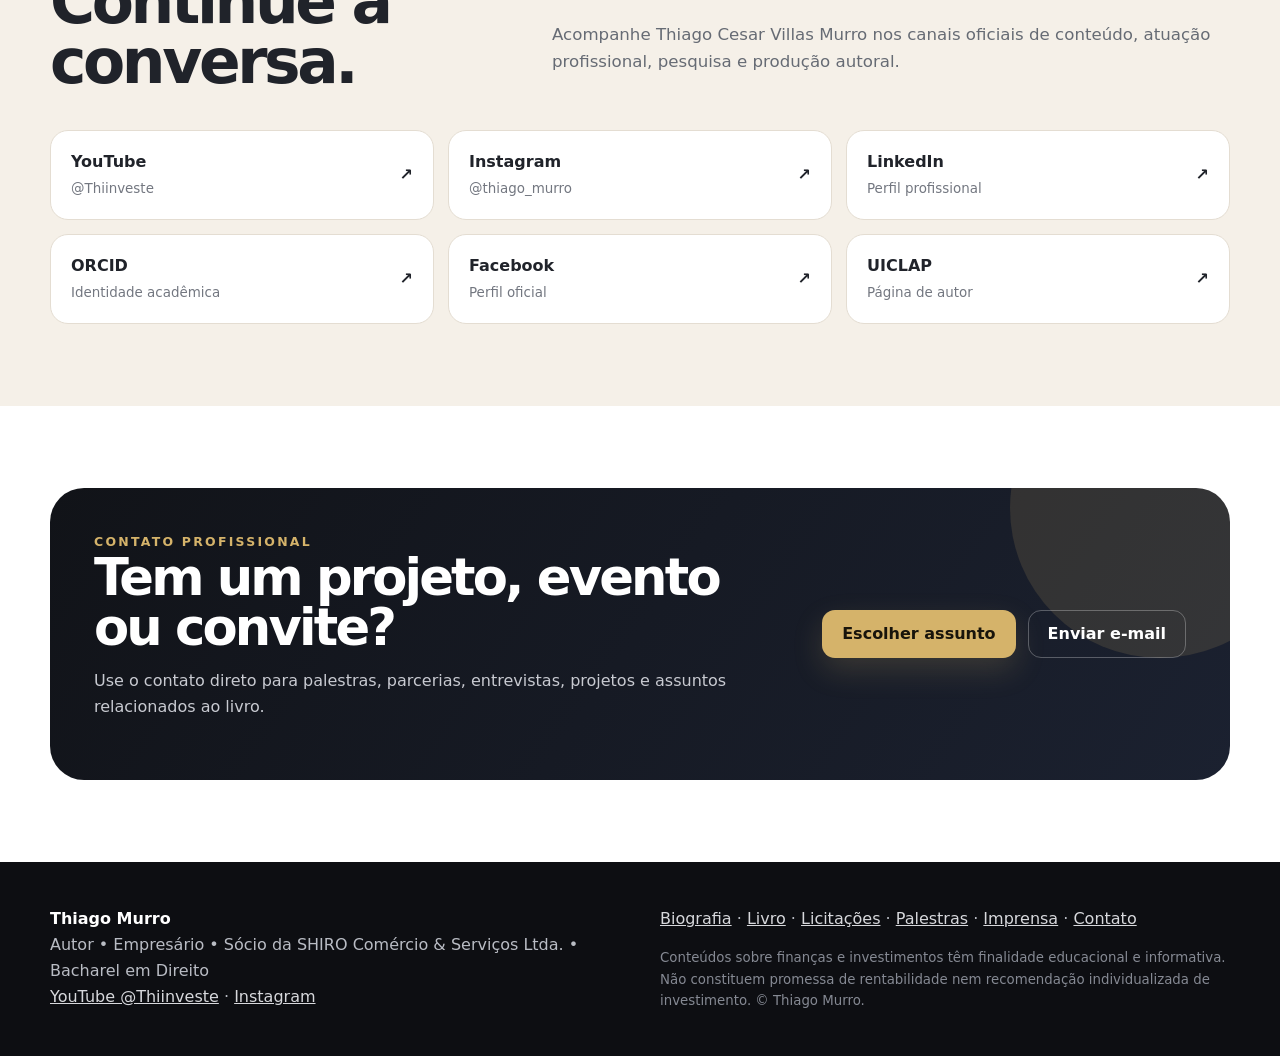
==== commit 0c3f3105: "Corrige pontuação na identificação da SHIRO" ====
--- a/index.html
+++ b/index.html
@@ -1,6 +1,6 @@
 <!DOCTYPE html>
 <html lang="pt-BR"><head><meta charset="utf-8"/><meta content="width=device-width,initial-scale=1" name="viewport"/><title>Thiago Cesar Villas Murro | Site Oficial</title><meta name="description" content="Site oficial de Thiago Cesar Villas Murro: autor de Psicologia do Investimento, empresário e bacharel em Direito. Biografia, licitações e educação financeira."/><meta name="author" content="Thiago Cesar Villas Murro"/><meta content="index,follow,max-image-preview:large" name="robots"/><meta content="#101116" name="theme-color"/><meta content="website" property="og:type"/><meta property="og:title" content="Thiago Cesar Villas Murro | Site Oficial"/><meta property="og:description" content="Site oficial de Thiago Cesar Villas Murro: autor de Psicologia do Investimento, empresário e bacharel em Direito. Biografia, licitações e educação financeira."/><meta content="https://thiagomurro.github.io/assets/thiago-murro-hero.jpg" property="og:image"/><meta content="pt_BR" property="og:locale"/><meta content="summary_large_image" name="twitter:card"/><link href="assets/favicon.svg" rel="icon"/><link href="styles.css" rel="stylesheet"/><script type="application/ld+json">{"@context":"https://schema.org","@type":"Person","@id":"https://thiagomurro.github.io/#thiago-murro","name":"Thiago Cesar Villas Murro","alternateName":["Thiago Murro","Thiinveste"],"givenName":"Thiago Cesar","familyName":"Villas Murro","description":"Autor de Psicologia do Investimento, empresário, sócio da SHIRO Comércio & Serviços Ltda., bacharel em Direito e ex-3º Sargento do Exército Brasileiro. Atua com licitações, gestão pública e educação financeira.","url":"https://thiagomurro.github.io/","image":"https://thiagomurro.github.io/assets/thiago-murro-hero.jpg","jobTitle":["Autor","Empresário","Sócio da SHIRO Comércio & Serviços Ltda."],"sameAs":["https://www.youtube.com/@Thiinveste","https://www.instagram.com/thiago_murro/","https://www.facebook.com/thiago.murro.2025/","https://www.linkedin.com/in/thiago-cesar-villas-murro-1043553b2/","https://orcid.org/0009-0005-9822-4153","https://bio.uiclap.com/thiagomurro"],"knowsAbout":["Licitações e contratos","Gestão pública","Direito","Educação financeira","Comportamento do investidor","Empreendedorismo"]}</script>
-<script type="application/ld+json">{"@context":"https://schema.org","@type":"WebSite","name":"Thiago Cesar Villas Murro","alternateName":["Thiago Murro","Thiinveste"],"publisher":{"@id":"https://thiagomurro.github.io/#thiago-murro"},"@id":"https://thiagomurro.github.io/#website","url":"https://thiagomurro.github.io/"}</script><meta content="1200" property="og:image:width"/><meta content="675" property="og:image:height"/><meta content="Thiago Murro em retrato oficial" property="og:image:alt"/><meta property="og:site_name" content="Thiago Cesar Villas Murro | Site Oficial"/><meta name="twitter:title" content="Thiago Cesar Villas Murro | Site Oficial"/><meta name="twitter:description" content="Site oficial de Thiago Cesar Villas Murro: autor de Psicologia do Investimento, empresário e bacharel em Direito. Biografia, licitações e educação financeira."/><meta content="https://thiagomurro.github.io/assets/thiago-murro-hero.jpg" name="twitter:image"/><meta content="Thiago Murro em retrato oficial" name="twitter:image:alt"/><link href="./" hreflang="pt-BR" rel="alternate"/><link as="image" fetchpriority="high" href="assets/thiago-murro-hero.jpg" rel="preload"/><link href="https://thiagomurro.github.io/" rel="canonical"/><meta property="og:url" content="https://thiagomurro.github.io/"/><meta name="google-site-verification" content="vsxXLwSJ8syw92dhCx1a-eMl9iPqcOGJ20MB2Syrnk4"/><script type="application/ld+json">{"@context":"https://schema.org","@type":"ScholarlyArticle","@id":"https://doi.org/10.5281/zenodo.23240871","headline":"A Tributação de Criptomoedas no Brasil: Entre a Fiscalização Estatal e a Liberdade Econômica do Investidor Pessoa Física","name":"A Tributação de Criptomoedas no Brasil: Entre a Fiscalização Estatal e a Liberdade Econômica do Investidor Pessoa Física","author":{"@type":"Person","@id":"https://thiagomurro.github.io/#thiago-murro","name":"Thiago Cesar Villas Murro"},"datePublished":"2026-10-08","inLanguage":"pt-BR","url":"https://revistaegan.com.br/index.php/revistaegan/pt_BR/article/view/71","identifier":{"@type":"PropertyValue","propertyID":"DOI","value":"10.5281/zenodo.23240871"},"isPartOf":{"@type":"PublicationIssue","issueNumber":"10","isPartOf":{"@type":"PublicationVolume","volumeNumber":"1","isPartOf":{"@type":"Periodical","name":"Revista Egan","issn":"3086-3295"}}},"pagination":"1-10","description":"Estudo sobre tributação de criptomoedas no Brasil, com foco na relação entre fiscalização estatal, segurança jurídica e liberdade econômica do investidor pessoa física.","encoding":{"@type":"MediaObject","contentUrl":"https://revistaegan.com.br/index.php/revistaegan/article/download/71/78","encodingFormat":"application/pdf"}}</script></head><body><a class="skip" href="#conteudo">Ir para o conteúdo</a><header class="nav-shell"><div class="container nav"><a class="brand" href="index.html"><img alt="" height="38" src="assets/favicon.svg" width="38"/><span>Thiago Murro</span></a><button aria-expanded="false" aria-label="Abrir menu" class="menu">☰</button><nav aria-label="Navegação principal" class="navlinks"><a aria-current="page" href="index.html">Início</a><a href="biografia.html">Biografia</a><a href="livro.html">Livro</a><a href="licitacoes.html">Licitações</a><a href="palestras.html">Palestras</a><a href="imprensa.html">Imprensa</a><a href="links.html">Links</a><a class="nav-cta" href="contato.html">Contato</a></nav></div></header><main id="conteudo"><section class="hero"><div class="container hero-grid"><div class="reveal"><div class="eyebrow">Site oficial</div><h1 class="full-name">Thiago Murro<small>Autor de Psicologia do Investimento · Bacharel em Direito</small></h1><p class="hero-lead">Sou Thiago Cesar Villas Murro. Atuo na interseção entre <strong>licitações, negócios, Direito e educação financeira</strong>, reunindo experiência prática em contratações públicas, empreendedorismo e produção autoral. Sou autor de <em>Psicologia do Investimento</em> e sócio da SHIRO Comércio &amp; Serviços Ltda..</p><div class="actions"><a class="btn btn-gold" data-track="hero_biografia" href="biografia.html">Conheça minha trajetória</a><a class="btn btn-ghost" href="licitacoes.html">Atuação em licitações</a></div></div><div class="hero-photo reveal"><div class="frame"><img alt="Thiago Murro em foto oficial, sem edição artística" fetchpriority="high" height="1600" loading="eager" src="assets/thiago-murro-hero.jpg" width="894"/></div><div class="photo-tag"><strong>Autor de Psicologia do Investimento</strong><span>A mente, o dinheiro e as decisões que constroem patrimônio.</span></div></div></div></section>
+<script type="application/ld+json">{"@context":"https://schema.org","@type":"WebSite","name":"Thiago Cesar Villas Murro","alternateName":["Thiago Murro","Thiinveste"],"publisher":{"@id":"https://thiagomurro.github.io/#thiago-murro"},"@id":"https://thiagomurro.github.io/#website","url":"https://thiagomurro.github.io/"}</script><meta content="1200" property="og:image:width"/><meta content="675" property="og:image:height"/><meta content="Thiago Murro em retrato oficial" property="og:image:alt"/><meta property="og:site_name" content="Thiago Cesar Villas Murro | Site Oficial"/><meta name="twitter:title" content="Thiago Cesar Villas Murro | Site Oficial"/><meta name="twitter:description" content="Site oficial de Thiago Cesar Villas Murro: autor de Psicologia do Investimento, empresário e bacharel em Direito. Biografia, licitações e educação financeira."/><meta content="https://thiagomurro.github.io/assets/thiago-murro-hero.jpg" name="twitter:image"/><meta content="Thiago Murro em retrato oficial" name="twitter:image:alt"/><link href="./" hreflang="pt-BR" rel="alternate"/><link as="image" fetchpriority="high" href="assets/thiago-murro-hero.jpg" rel="preload"/><link href="https://thiagomurro.github.io/" rel="canonical"/><meta property="og:url" content="https://thiagomurro.github.io/"/><meta name="google-site-verification" content="vsxXLwSJ8syw92dhCx1a-eMl9iPqcOGJ20MB2Syrnk4"/><script type="application/ld+json">{"@context":"https://schema.org","@type":"ScholarlyArticle","@id":"https://doi.org/10.5281/zenodo.23240871","headline":"A Tributação de Criptomoedas no Brasil: Entre a Fiscalização Estatal e a Liberdade Econômica do Investidor Pessoa Física","name":"A Tributação de Criptomoedas no Brasil: Entre a Fiscalização Estatal e a Liberdade Econômica do Investidor Pessoa Física","author":{"@type":"Person","@id":"https://thiagomurro.github.io/#thiago-murro","name":"Thiago Cesar Villas Murro"},"datePublished":"2026-10-08","inLanguage":"pt-BR","url":"https://revistaegan.com.br/index.php/revistaegan/pt_BR/article/view/71","identifier":{"@type":"PropertyValue","propertyID":"DOI","value":"10.5281/zenodo.23240871"},"isPartOf":{"@type":"PublicationIssue","issueNumber":"10","isPartOf":{"@type":"PublicationVolume","volumeNumber":"1","isPartOf":{"@type":"Periodical","name":"Revista Egan","issn":"3086-3295"}}},"pagination":"1-10","description":"Estudo sobre tributação de criptomoedas no Brasil, com foco na relação entre fiscalização estatal, segurança jurídica e liberdade econômica do investidor pessoa física.","encoding":{"@type":"MediaObject","contentUrl":"https://revistaegan.com.br/index.php/revistaegan/article/download/71/78","encodingFormat":"application/pdf"}}</script></head><body><a class="skip" href="#conteudo">Ir para o conteúdo</a><header class="nav-shell"><div class="container nav"><a class="brand" href="index.html"><img alt="" height="38" src="assets/favicon.svg" width="38"/><span>Thiago Murro</span></a><button aria-expanded="false" aria-label="Abrir menu" class="menu">☰</button><nav aria-label="Navegação principal" class="navlinks"><a aria-current="page" href="index.html">Início</a><a href="biografia.html">Biografia</a><a href="livro.html">Livro</a><a href="licitacoes.html">Licitações</a><a href="palestras.html">Palestras</a><a href="imprensa.html">Imprensa</a><a href="links.html">Links</a><a class="nav-cta" href="contato.html">Contato</a></nav></div></header><main id="conteudo"><section class="hero"><div class="container hero-grid"><div class="reveal"><div class="eyebrow">Site oficial</div><h1 class="full-name">Thiago Murro<small>Autor de Psicologia do Investimento · Bacharel em Direito</small></h1><p class="hero-lead">Sou Thiago Cesar Villas Murro. Atuo na interseção entre <strong>licitações, negócios, Direito e educação financeira</strong>, reunindo experiência prática em contratações públicas, empreendedorismo e produção autoral. Sou autor de <em>Psicologia do Investimento</em> e sócio da SHIRO Comércio &amp; Serviços Ltda.</p><div class="actions"><a class="btn btn-gold" data-track="hero_biografia" href="biografia.html">Conheça minha trajetória</a><a class="btn btn-ghost" href="licitacoes.html">Atuação em licitações</a></div></div><div class="hero-photo reveal"><div class="frame"><img alt="Thiago Murro em foto oficial, sem edição artística" fetchpriority="high" height="1600" loading="eager" src="assets/thiago-murro-hero.jpg" width="894"/></div><div class="photo-tag"><strong>Autor de Psicologia do Investimento</strong><span>A mente, o dinheiro e as decisões que constroem patrimônio.</span></div></div></div></section>
 <section class="trust"><div class="container trust-grid"><div class="trust-item"><strong>Livro publicado</strong><span>Psicologia do Investimento</span></div><div class="trust-item"><strong>Exército Brasileiro</strong><span>Ex-3º Sargento</span></div><div class="trust-item"><strong>Direito</strong><span>Bacharel + 4 pós-graduações concluídas</span></div><div class="trust-item"><strong>Conteúdo autoral</strong><span>YouTube @Thiinveste</span></div></div></section>
 <section class="section white" id="publicacoes"><div class="container"><div class="section-head"><div><div class="eyebrow">Produção acadêmica</div><h2>Artigo científico publicado.</h2></div><p class="section-copy">Artigo científico de autoria de Thiago Cesar Villas Murro, publicado na Revista Egan. Leia a publicação original ou abra o PDF para leitura e download.</p></div><article class="card"><div class="num">REVISTA EGAN · 08 OUT 2026</div><h3>A Tributação de Criptomoedas no Brasil: Entre a Fiscalização Estatal e a Liberdade Econômica do Investidor Pessoa Física</h3><p>Estudo sobre tributação de criptomoedas no Brasil, com foco na relação entre fiscalização estatal, segurança jurídica e liberdade econômica do investidor pessoa física.</p><div class="actions"><a class="btn btn-dark" href="https://revistaegan.com.br/index.php/revistaegan/pt_BR/article/view/71" target="_blank" rel="noopener">Ler na Revista Egan ↗</a><a class="btn btn-light" href="https://revistaegan.com.br/index.php/revistaegan/article/download/71/78" target="_blank" rel="noopener">Baixar artigo (PDF) ↗</a></div></article></div></section>
 <section class="section white"><div class="container"><div class="section-head"><div><div class="eyebrow">O que você encontra aqui</div><h2>Uma identidade.<br/>Várias frentes de conhecimento.</h2></div><p class="section-copy">Trajetória profissional, produção autoral, conteúdo, palestras e atuação em licitações e negócios reunidos em um único lugar.</p></div><div class="grid3"><article class="card"><div class="num">01 · FINANÇAS</div><h3>Educação financeira e investimentos</h3><p>Comportamento, planejamento, risco, disciplina e construção patrimonial de longo prazo.</p></article><article class="card"><div class="num">02 · DIREITO</div><h3>Licitações e negócios públicos</h3><p>Análise prática de compras públicas, editais, termos de referência, riscos e estratégia empresarial.</p></article><article class="card"><div class="num">03 · NEGÓCIOS</div><h3>Empreendedorismo e decisão</h3><p>Gestão, estratégia, operação e decisões empresariais vistas por quem atua na prática.</p></article></div></div></section>
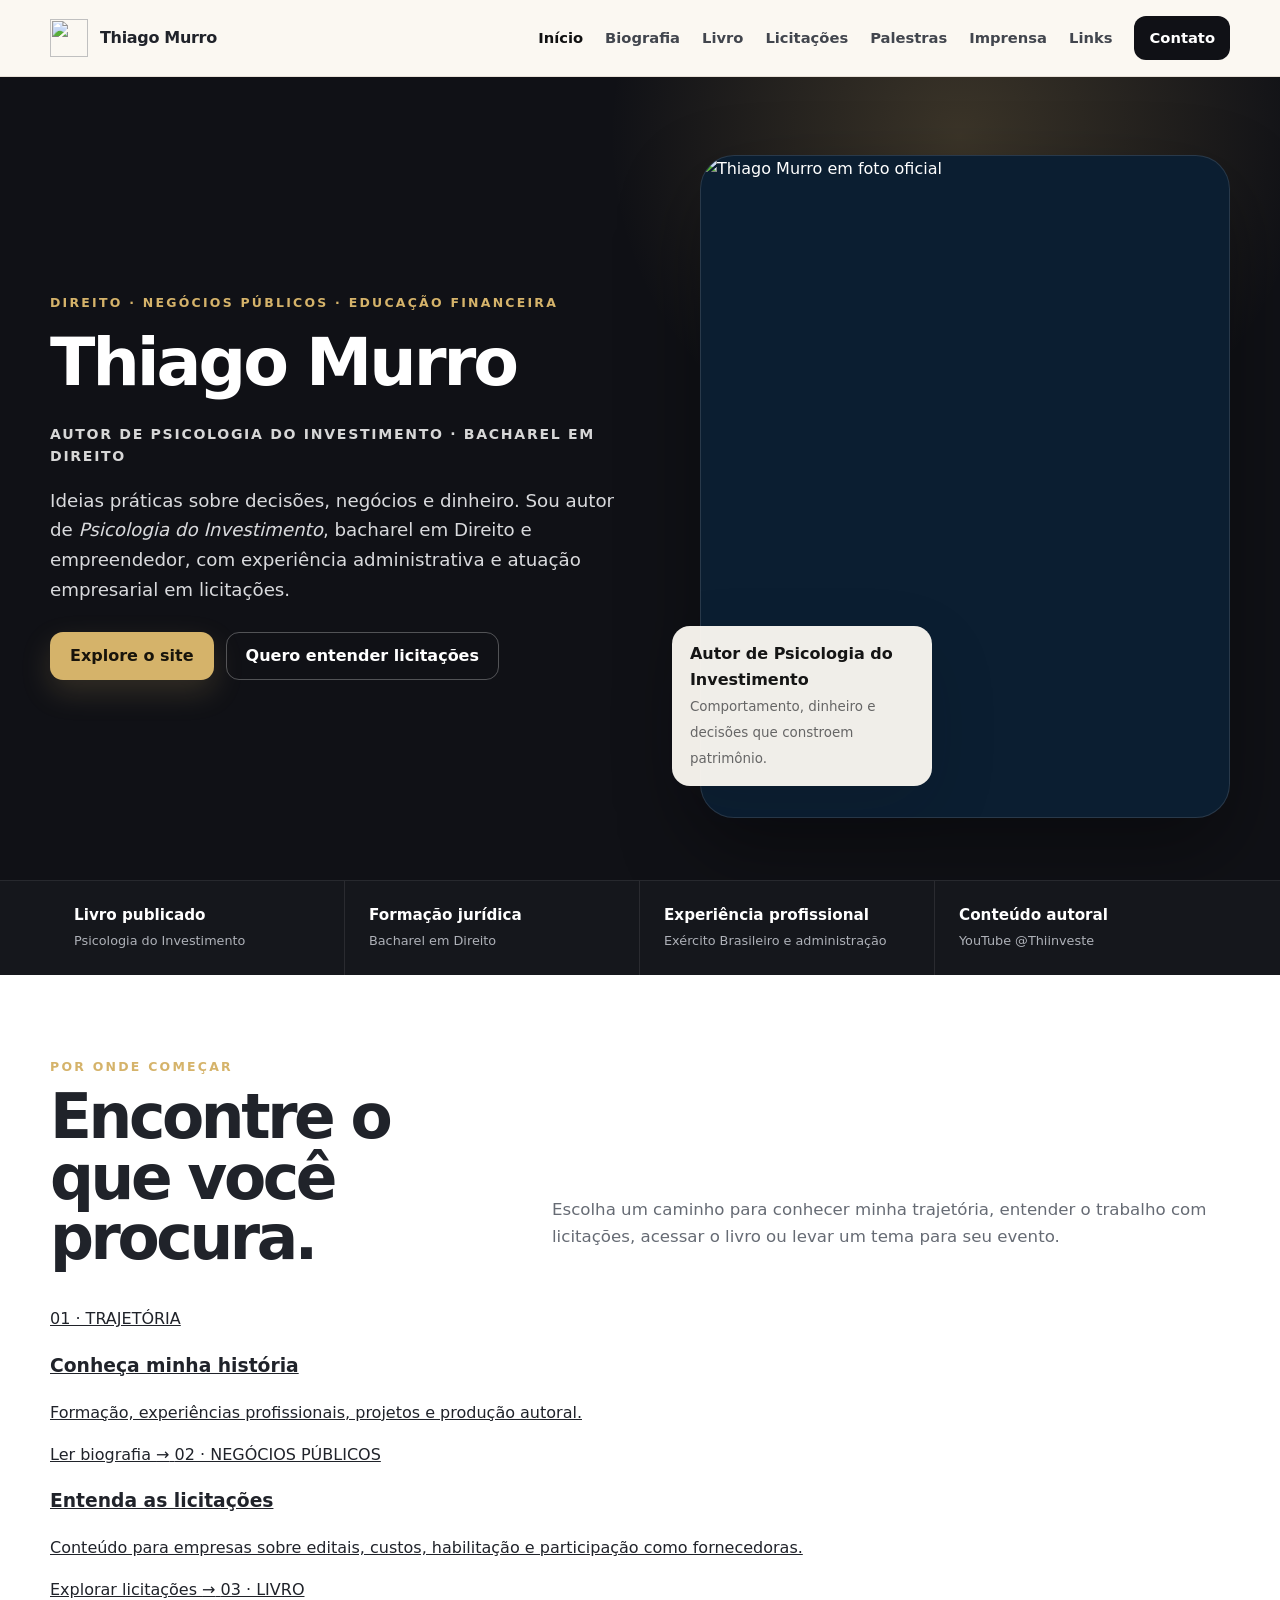
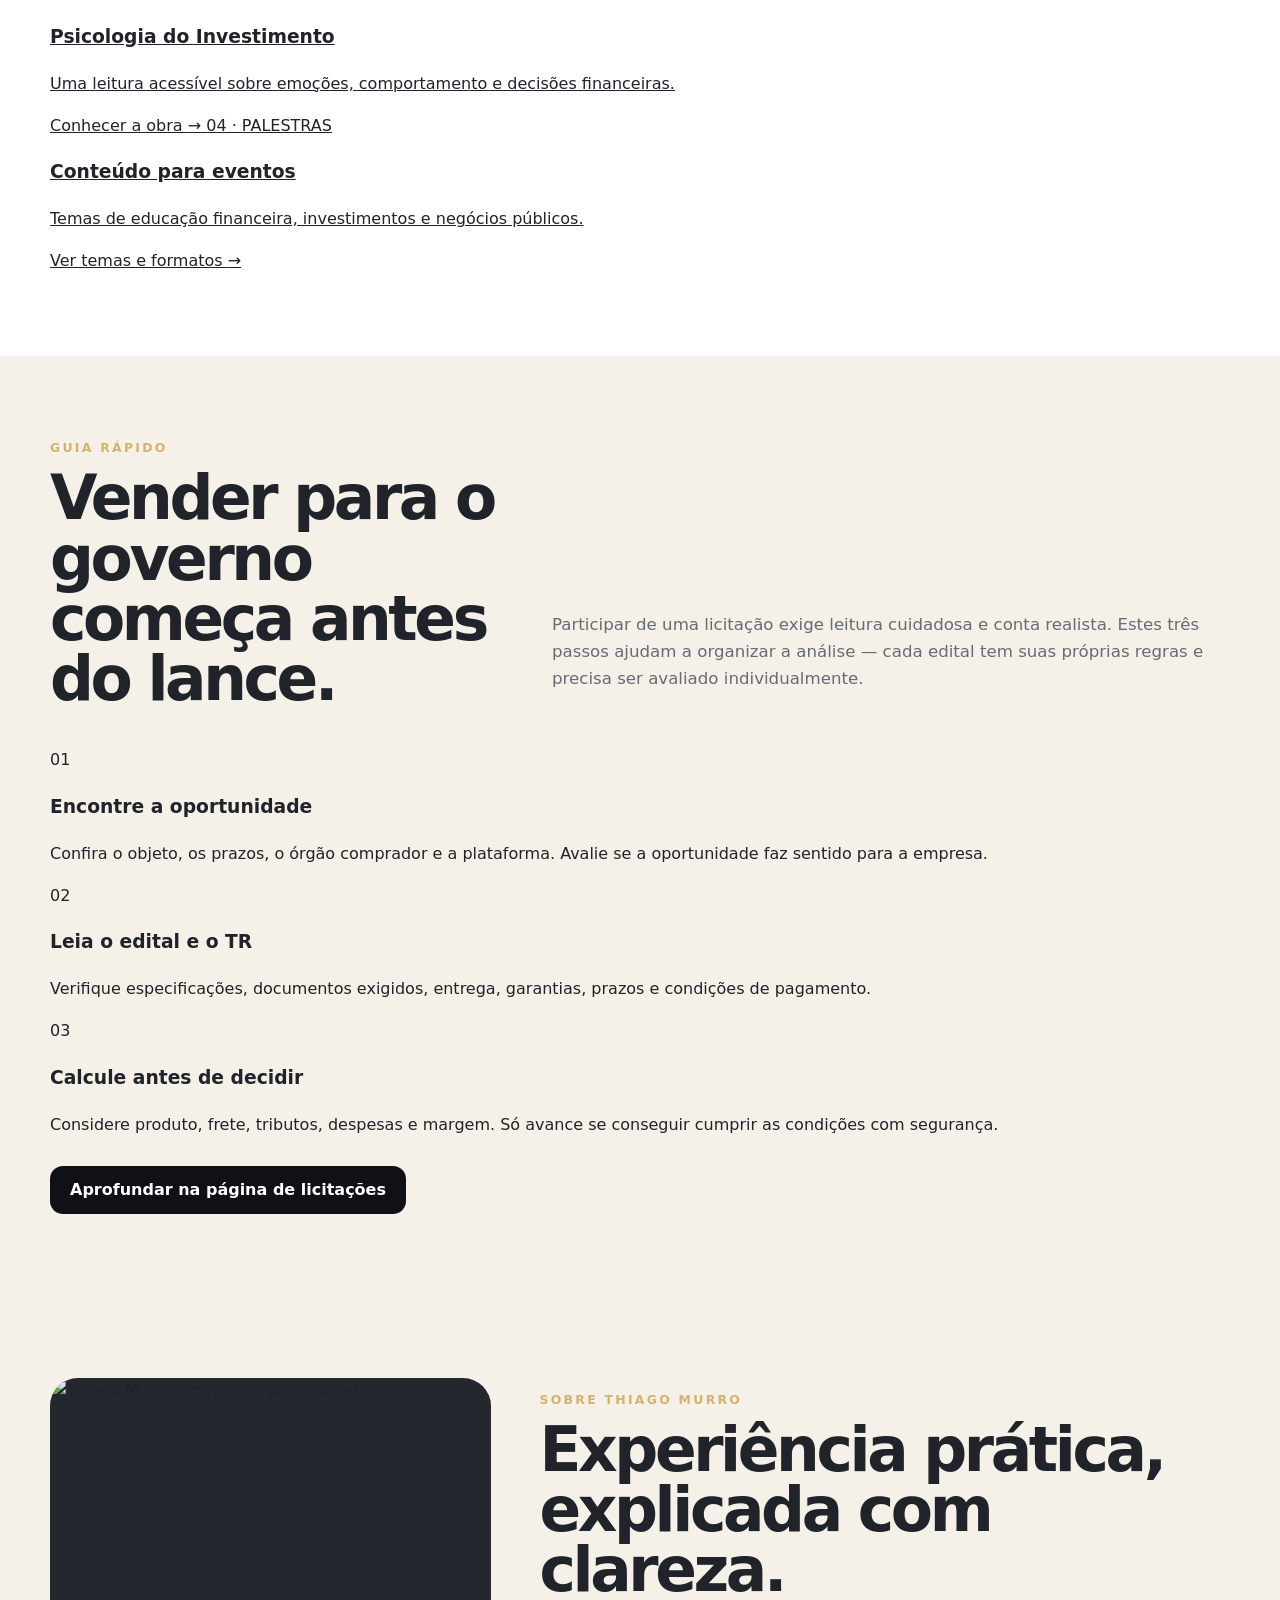
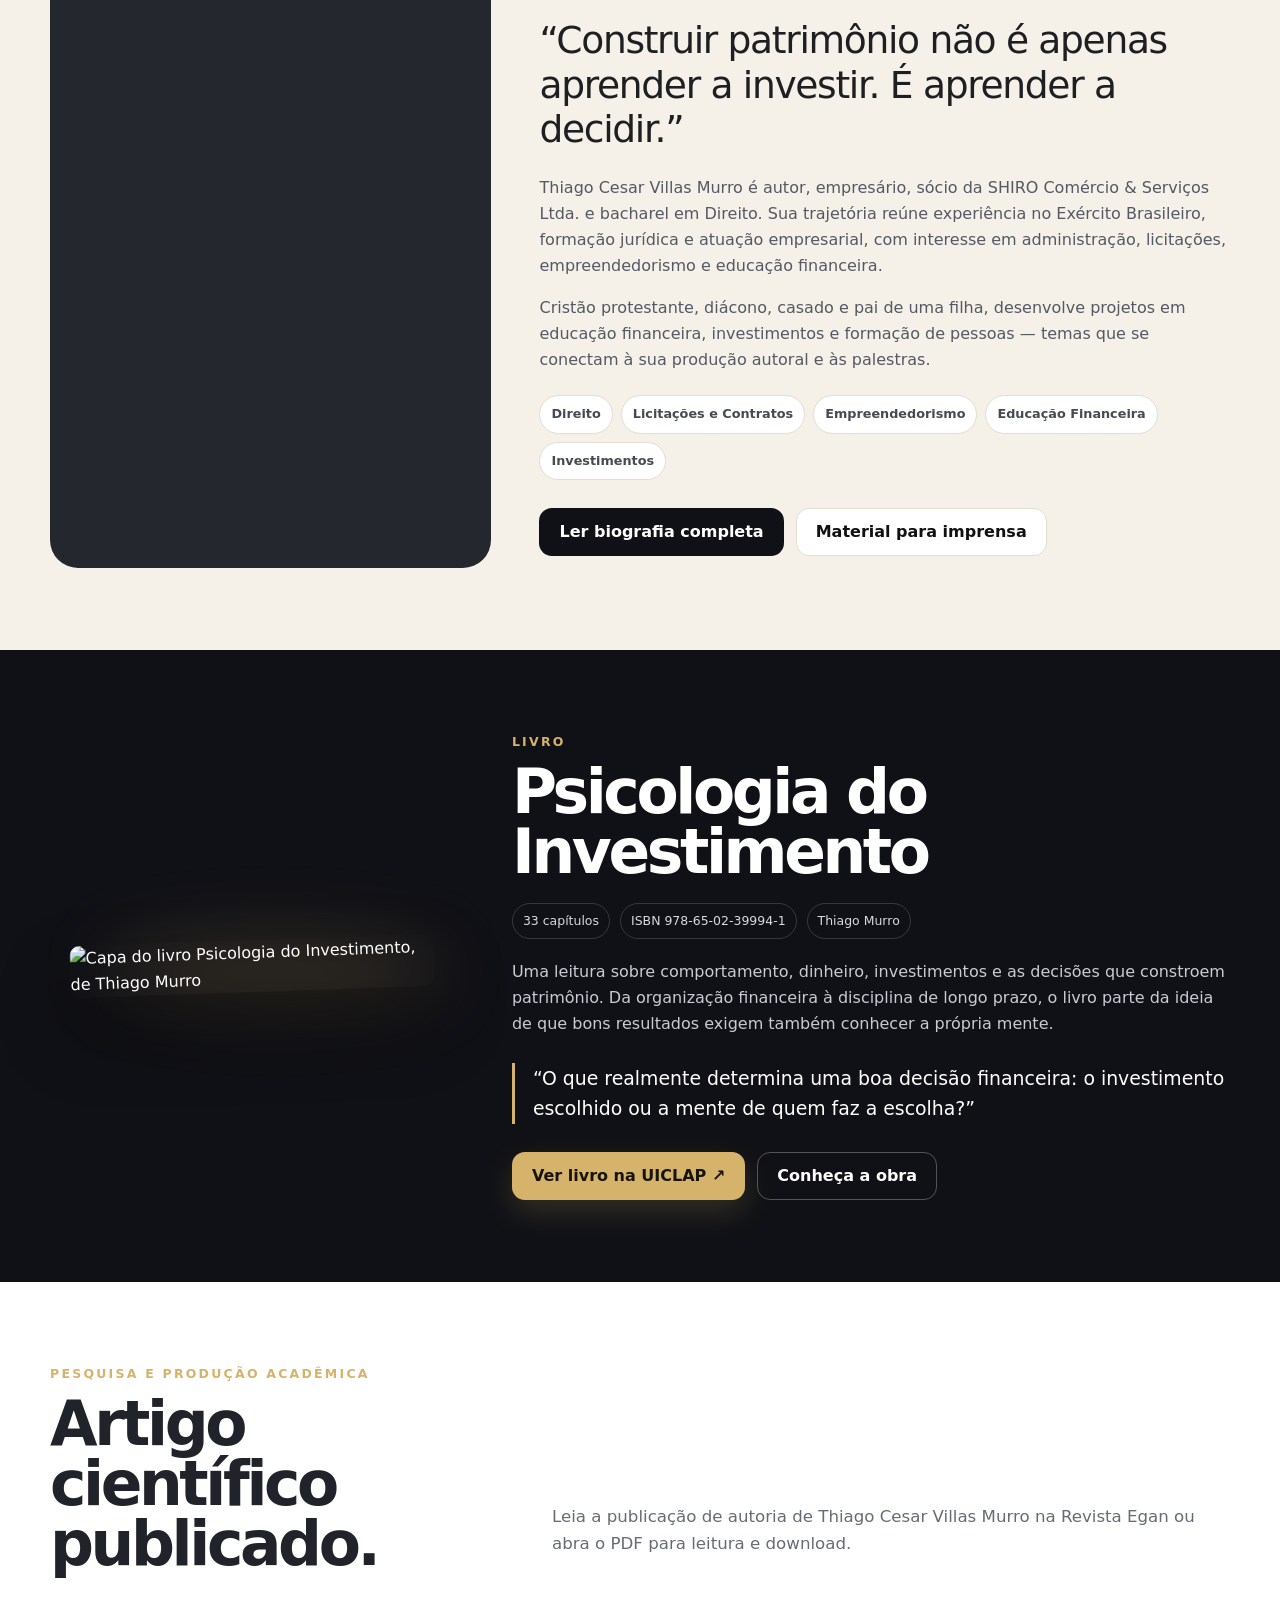
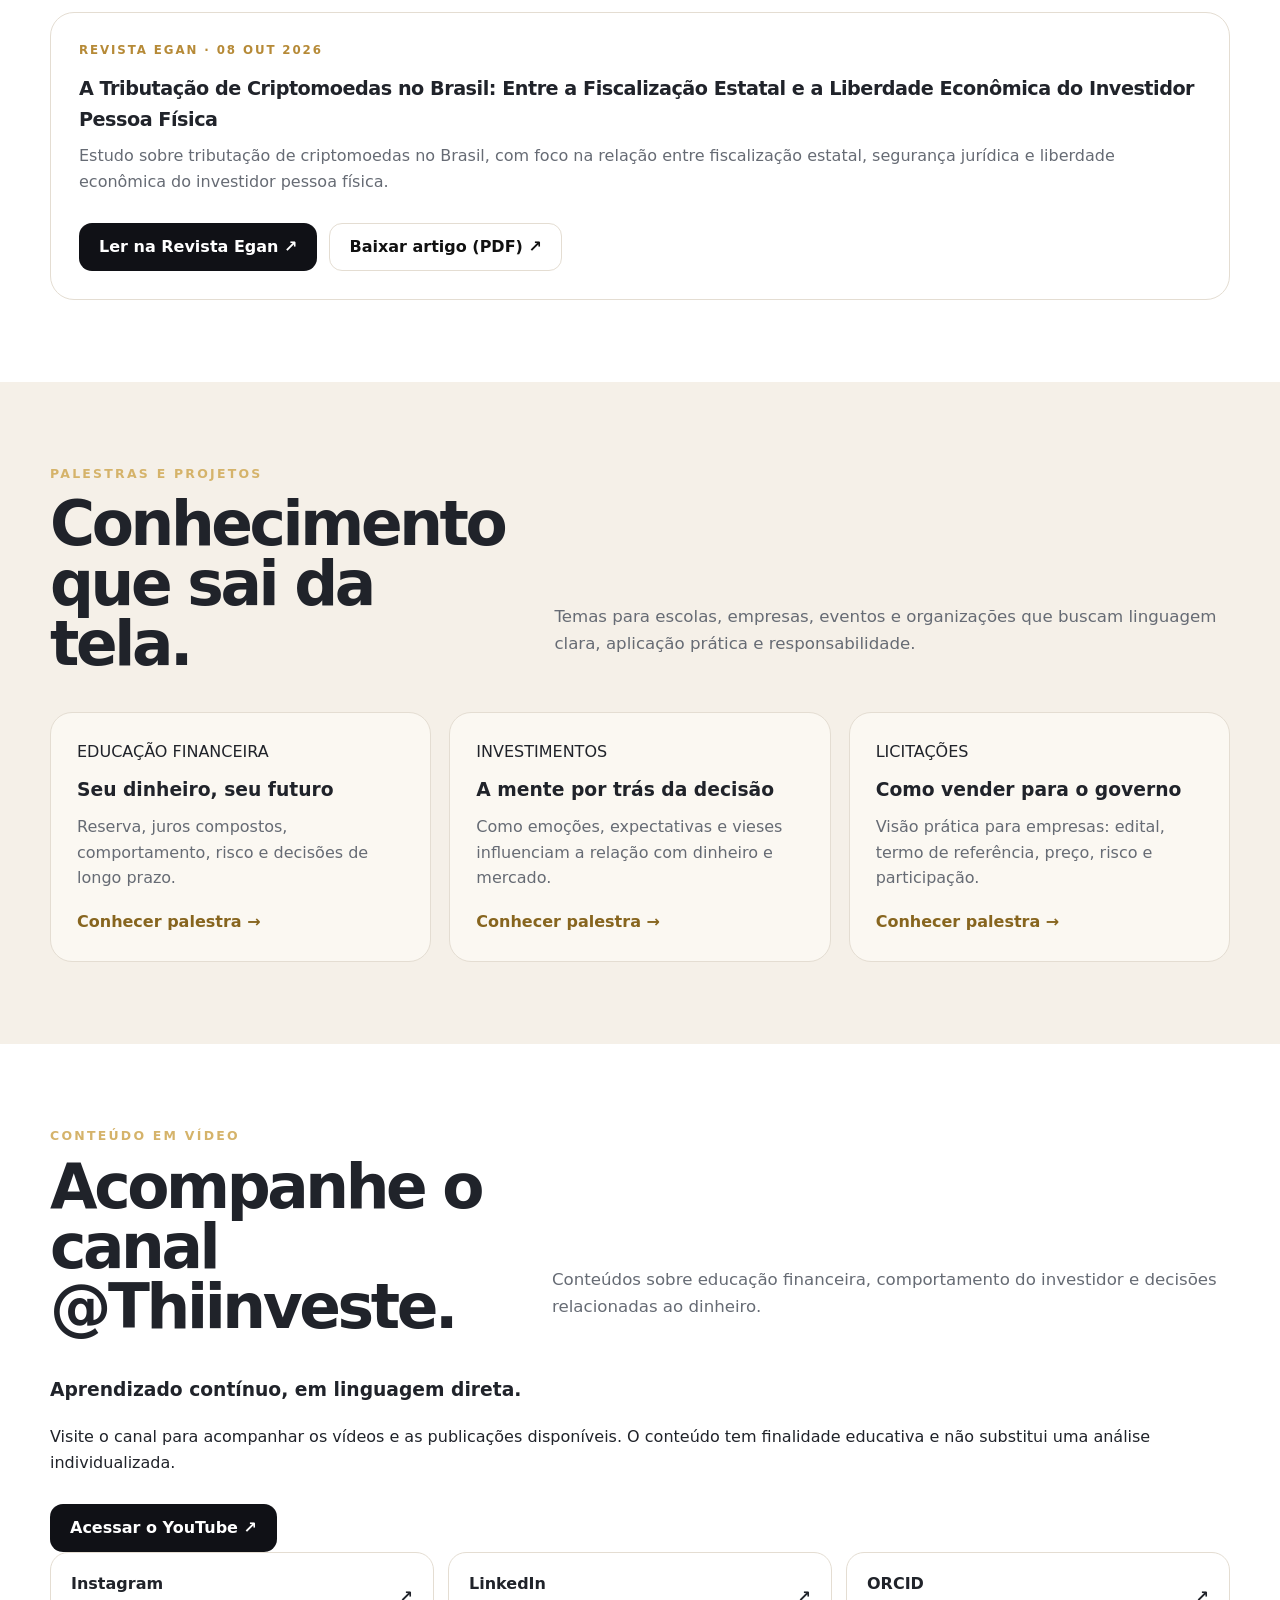
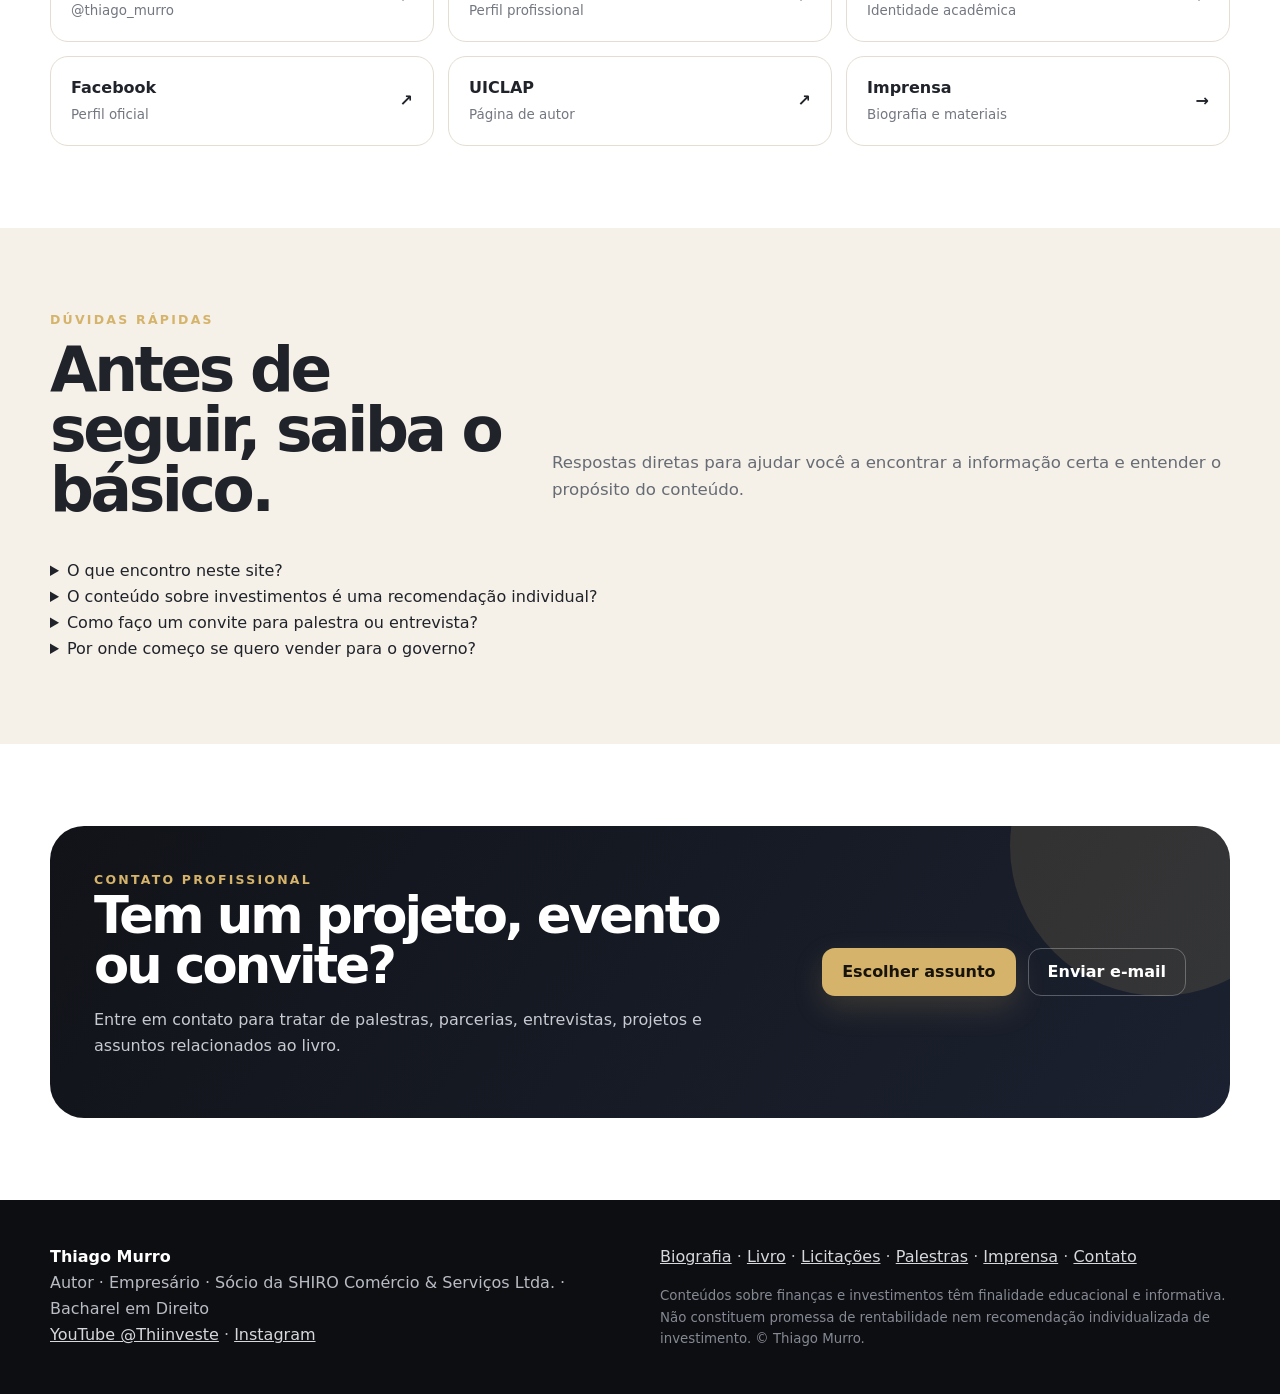
==== commit 10af347b: "Melhora navegação e clareza da página inicial" ====
--- a/index.html
+++ b/index.html
@@ -1,11 +1,391 @@
 <!DOCTYPE html>
-<html lang="pt-BR"><head><meta charset="utf-8"/><meta content="width=device-width,initial-scale=1" name="viewport"/><title>Thiago Cesar Villas Murro | Site Oficial</title><meta name="description" content="Site oficial de Thiago Cesar Villas Murro: autor de Psicologia do Investimento, empresário e bacharel em Direito. Biografia, licitações e educação financeira."/><meta name="author" content="Thiago Cesar Villas Murro"/><meta content="index,follow,max-image-preview:large" name="robots"/><meta content="#101116" name="theme-color"/><meta content="website" property="og:type"/><meta property="og:title" content="Thiago Cesar Villas Murro | Site Oficial"/><meta property="og:description" content="Site oficial de Thiago Cesar Villas Murro: autor de Psicologia do Investimento, empresário e bacharel em Direito. Biografia, licitações e educação financeira."/><meta content="https://thiagomurro.github.io/assets/thiago-murro-hero.jpg" property="og:image"/><meta content="pt_BR" property="og:locale"/><meta content="summary_large_image" name="twitter:card"/><link href="assets/favicon.svg" rel="icon"/><link href="styles.css" rel="stylesheet"/><script type="application/ld+json">{"@context":"https://schema.org","@type":"Person","@id":"https://thiagomurro.github.io/#thiago-murro","name":"Thiago Cesar Villas Murro","alternateName":["Thiago Murro","Thiinveste"],"givenName":"Thiago Cesar","familyName":"Villas Murro","description":"Autor de Psicologia do Investimento, empresário, sócio da SHIRO Comércio & Serviços Ltda., bacharel em Direito e ex-3º Sargento do Exército Brasileiro. Atua com licitações, gestão pública e educação financeira.","url":"https://thiagomurro.github.io/","image":"https://thiagomurro.github.io/assets/thiago-murro-hero.jpg","jobTitle":["Autor","Empresário","Sócio da SHIRO Comércio & Serviços Ltda."],"sameAs":["https://www.youtube.com/@Thiinveste","https://www.instagram.com/thiago_murro/","https://www.facebook.com/thiago.murro.2025/","https://www.linkedin.com/in/thiago-cesar-villas-murro-1043553b2/","https://orcid.org/0009-0005-9822-4153","https://bio.uiclap.com/thiagomurro"],"knowsAbout":["Licitações e contratos","Gestão pública","Direito","Educação financeira","Comportamento do investidor","Empreendedorismo"]}</script>
-<script type="application/ld+json">{"@context":"https://schema.org","@type":"WebSite","name":"Thiago Cesar Villas Murro","alternateName":["Thiago Murro","Thiinveste"],"publisher":{"@id":"https://thiagomurro.github.io/#thiago-murro"},"@id":"https://thiagomurro.github.io/#website","url":"https://thiagomurro.github.io/"}</script><meta content="1200" property="og:image:width"/><meta content="675" property="og:image:height"/><meta content="Thiago Murro em retrato oficial" property="og:image:alt"/><meta property="og:site_name" content="Thiago Cesar Villas Murro | Site Oficial"/><meta name="twitter:title" content="Thiago Cesar Villas Murro | Site Oficial"/><meta name="twitter:description" content="Site oficial de Thiago Cesar Villas Murro: autor de Psicologia do Investimento, empresário e bacharel em Direito. Biografia, licitações e educação financeira."/><meta content="https://thiagomurro.github.io/assets/thiago-murro-hero.jpg" name="twitter:image"/><meta content="Thiago Murro em retrato oficial" name="twitter:image:alt"/><link href="./" hreflang="pt-BR" rel="alternate"/><link as="image" fetchpriority="high" href="assets/thiago-murro-hero.jpg" rel="preload"/><link href="https://thiagomurro.github.io/" rel="canonical"/><meta property="og:url" content="https://thiagomurro.github.io/"/><meta name="google-site-verification" content="vsxXLwSJ8syw92dhCx1a-eMl9iPqcOGJ20MB2Syrnk4"/><script type="application/ld+json">{"@context":"https://schema.org","@type":"ScholarlyArticle","@id":"https://doi.org/10.5281/zenodo.23240871","headline":"A Tributação de Criptomoedas no Brasil: Entre a Fiscalização Estatal e a Liberdade Econômica do Investidor Pessoa Física","name":"A Tributação de Criptomoedas no Brasil: Entre a Fiscalização Estatal e a Liberdade Econômica do Investidor Pessoa Física","author":{"@type":"Person","@id":"https://thiagomurro.github.io/#thiago-murro","name":"Thiago Cesar Villas Murro"},"datePublished":"2026-10-08","inLanguage":"pt-BR","url":"https://revistaegan.com.br/index.php/revistaegan/pt_BR/article/view/71","identifier":{"@type":"PropertyValue","propertyID":"DOI","value":"10.5281/zenodo.23240871"},"isPartOf":{"@type":"PublicationIssue","issueNumber":"10","isPartOf":{"@type":"PublicationVolume","volumeNumber":"1","isPartOf":{"@type":"Periodical","name":"Revista Egan","issn":"3086-3295"}}},"pagination":"1-10","description":"Estudo sobre tributação de criptomoedas no Brasil, com foco na relação entre fiscalização estatal, segurança jurídica e liberdade econômica do investidor pessoa física.","encoding":{"@type":"MediaObject","contentUrl":"https://revistaegan.com.br/index.php/revistaegan/article/download/71/78","encodingFormat":"application/pdf"}}</script></head><body><a class="skip" href="#conteudo">Ir para o conteúdo</a><header class="nav-shell"><div class="container nav"><a class="brand" href="index.html"><img alt="" height="38" src="assets/favicon.svg" width="38"/><span>Thiago Murro</span></a><button aria-expanded="false" aria-label="Abrir menu" class="menu">☰</button><nav aria-label="Navegação principal" class="navlinks"><a aria-current="page" href="index.html">Início</a><a href="biografia.html">Biografia</a><a href="livro.html">Livro</a><a href="licitacoes.html">Licitações</a><a href="palestras.html">Palestras</a><a href="imprensa.html">Imprensa</a><a href="links.html">Links</a><a class="nav-cta" href="contato.html">Contato</a></nav></div></header><main id="conteudo"><section class="hero"><div class="container hero-grid"><div class="reveal"><div class="eyebrow">Site oficial</div><h1 class="full-name">Thiago Murro<small>Autor de Psicologia do Investimento · Bacharel em Direito</small></h1><p class="hero-lead">Sou Thiago Cesar Villas Murro. Atuo na interseção entre <strong>licitações, negócios, Direito e educação financeira</strong>, reunindo experiência prática em contratações públicas, empreendedorismo e produção autoral. Sou autor de <em>Psicologia do Investimento</em> e sócio da SHIRO Comércio &amp; Serviços Ltda.</p><div class="actions"><a class="btn btn-gold" data-track="hero_biografia" href="biografia.html">Conheça minha trajetória</a><a class="btn btn-ghost" href="licitacoes.html">Atuação em licitações</a></div></div><div class="hero-photo reveal"><div class="frame"><img alt="Thiago Murro em foto oficial, sem edição artística" fetchpriority="high" height="1600" loading="eager" src="assets/thiago-murro-hero.jpg" width="894"/></div><div class="photo-tag"><strong>Autor de Psicologia do Investimento</strong><span>A mente, o dinheiro e as decisões que constroem patrimônio.</span></div></div></div></section>
-<section class="trust"><div class="container trust-grid"><div class="trust-item"><strong>Livro publicado</strong><span>Psicologia do Investimento</span></div><div class="trust-item"><strong>Exército Brasileiro</strong><span>Ex-3º Sargento</span></div><div class="trust-item"><strong>Direito</strong><span>Bacharel + 4 pós-graduações concluídas</span></div><div class="trust-item"><strong>Conteúdo autoral</strong><span>YouTube @Thiinveste</span></div></div></section>
-<section class="section white" id="publicacoes"><div class="container"><div class="section-head"><div><div class="eyebrow">Produção acadêmica</div><h2>Artigo científico publicado.</h2></div><p class="section-copy">Artigo científico de autoria de Thiago Cesar Villas Murro, publicado na Revista Egan. Leia a publicação original ou abra o PDF para leitura e download.</p></div><article class="card"><div class="num">REVISTA EGAN · 08 OUT 2026</div><h3>A Tributação de Criptomoedas no Brasil: Entre a Fiscalização Estatal e a Liberdade Econômica do Investidor Pessoa Física</h3><p>Estudo sobre tributação de criptomoedas no Brasil, com foco na relação entre fiscalização estatal, segurança jurídica e liberdade econômica do investidor pessoa física.</p><div class="actions"><a class="btn btn-dark" href="https://revistaegan.com.br/index.php/revistaegan/pt_BR/article/view/71" target="_blank" rel="noopener">Ler na Revista Egan ↗</a><a class="btn btn-light" href="https://revistaegan.com.br/index.php/revistaegan/article/download/71/78" target="_blank" rel="noopener">Baixar artigo (PDF) ↗</a></div></article></div></section>
-<section class="section white"><div class="container"><div class="section-head"><div><div class="eyebrow">O que você encontra aqui</div><h2>Uma identidade.<br/>Várias frentes de conhecimento.</h2></div><p class="section-copy">Trajetória profissional, produção autoral, conteúdo, palestras e atuação em licitações e negócios reunidos em um único lugar.</p></div><div class="grid3"><article class="card"><div class="num">01 · FINANÇAS</div><h3>Educação financeira e investimentos</h3><p>Comportamento, planejamento, risco, disciplina e construção patrimonial de longo prazo.</p></article><article class="card"><div class="num">02 · DIREITO</div><h3>Licitações e negócios públicos</h3><p>Análise prática de compras públicas, editais, termos de referência, riscos e estratégia empresarial.</p></article><article class="card"><div class="num">03 · NEGÓCIOS</div><h3>Empreendedorismo e decisão</h3><p>Gestão, estratégia, operação e decisões empresariais vistas por quem atua na prática.</p></article></div></div></section>
-<section class="section paper"><div class="container about-grid"><div class="about-photo"><img alt="Thiago Murro em retrato profissional" height="1600" loading="lazy" src="assets/thiago-murro-sobre.jpg" width="894"/></div><div><div class="eyebrow">Sobre Thiago Murro</div><h2>Experiência prática antes do discurso.</h2><p class="quote">“Construir patrimônio não é apenas aprender a investir. É aprender a decidir.”</p><div class="prose"><p>Thiago Cesar Villas Murro é autor, empresário, sócio da SHIRO Comércio &amp; Serviços Ltda. e bacharel em Direito. Atuou como 3º Sargento do Exército Brasileiro e construiu experiência em gestão, administração, aquisições e licitações.</p><p>Cristão protestante, diácono, casado e pai de uma filha, também desenvolve projetos em educação financeira, investimentos e formação de pessoas — temas que se conectam à sua produção autoral e às palestras.</p></div><div class="chips"><span class="chip">Direito Administrativo</span><span class="chip">Licitações e Contratos</span><span class="chip">Direito Empresarial</span><span class="chip">Educação Financeira</span><span class="chip">Investimentos</span></div><div class="actions"><a class="btn btn-dark" href="biografia.html">Ler biografia completa</a><a class="btn btn-light" href="imprensa.html">Material para imprensa</a></div></div></div></section>
-<section class="section dark"><div class="container book-grid"><div class="cover-wrap"><img alt="Capa do livro Psicologia do Investimento, de Thiago Murro" class="book-cover" height="1002" loading="lazy" src="assets/psicologia-do-investimento-capa.avif" width="668"/></div><div class="book-info"><div class="eyebrow">Livro</div><h2>Psicologia do Investimento</h2><div class="meta"><span>33 capítulos</span><span>ISBN 978-65-02-39994-1</span><span>Thiago Murro</span></div><p>Uma leitura sobre comportamento, dinheiro, investimentos e as decisões que constroem patrimônio. Da organização financeira à disciplina de longo prazo, o livro parte da ideia de que bons resultados exigem também conhecer a própria mente.</p><blockquote>“O que realmente determina uma boa decisão financeira: o investimento escolhido ou a mente de quem faz a escolha?”</blockquote><div class="actions"><a class="btn btn-gold" data-track="buy_book_home" href="https://loja.uiclap.com/titulo/ua206157" rel="noopener" target="_blank">Ver livro na UICLAP</a><a class="btn btn-ghost" href="livro.html">Conheça a obra</a></div></div></div></section>
-<section class="section white"><div class="container"><div class="section-head"><div><div class="eyebrow">Palestras e projetos</div><h2>Conteúdo que sai da tela.</h2></div><p class="section-copy">Temas pensados para escolas, empresas, eventos e organizações que buscam linguagem clara, aplicação prática e responsabilidade.</p></div><div class="offer"><article class="offer-card"><div class="num">EDUCAÇÃO FINANCEIRA</div><h3>Seu dinheiro, seu futuro</h3><p>Reserva, juros compostos, comportamento, risco, investimentos e decisões de longo prazo.</p><a href="palestras.html">Conhecer palestra →</a></article><article class="offer-card"><div class="num">INVESTIMENTOS</div><h3>A mente por trás da decisão</h3><p>Como emoções, expectativas e vieses influenciam o modo como lidamos com dinheiro e mercado.</p><a href="palestras.html">Conhecer palestra →</a></article><article class="offer-card"><div class="num">LICITAÇÕES</div><h3>Como vender para o governo</h3><p>Visão prática para empresas: edital, TR, preço, risco, habilitação e estratégia de participação.</p><a href="palestras.html">Conhecer palestra →</a></article></div></div></section>
-<section class="section paper"><div class="container"><div class="section-head"><div><div class="eyebrow">Canais oficiais</div><h2>Continue a conversa.</h2></div><p class="section-copy">Acompanhe Thiago Cesar Villas Murro nos canais oficiais de conteúdo, atuação profissional, pesquisa e produção autoral.</p></div><div class="social-grid"><a class="social" data-track="youtube" href="https://www.youtube.com/@Thiinveste" rel="me noopener" target="_blank"><div><b>YouTube</b><span>@Thiinveste</span></div><b>↗</b></a><a class="social" data-track="instagram" href="https://www.instagram.com/thiago_murro/" rel="me noopener" target="_blank"><div><b>Instagram</b><span>@thiago_murro</span></div><b>↗</b></a><a class="social" href="https://www.linkedin.com/in/thiago-cesar-villas-murro-1043553b2/" rel="me noopener" target="_blank"><div><b>LinkedIn</b><span>Perfil profissional</span></div><b>↗</b></a><a class="social" href="https://orcid.org/0009-0005-9822-4153" rel="me noopener" target="_blank"><div><b>ORCID</b><span>Identidade acadêmica</span></div><b>↗</b></a><a class="social" href="https://www.facebook.com/thiago.murro.2025/" rel="me noopener" target="_blank"><div><b>Facebook</b><span>Perfil oficial</span></div><b>↗</b></a><a class="social" href="https://bio.uiclap.com/thiagomurro" rel="me noopener" target="_blank"><div><b>UICLAP</b><span>Página de autor</span></div><b>↗</b></a></div></div></section>
-<section class="section white"><div class="container"><div class="cta"><div><div class="eyebrow">Contato profissional</div><h2>Tem um projeto, evento ou convite?</h2><p>Use o contato direto para palestras, parcerias, entrevistas, projetos e assuntos relacionados ao livro.</p></div><div class="actions"><a class="btn btn-gold" data-track="cta_contact" href="contato.html">Escolher assunto</a><a class="btn btn-ghost" href="mailto:shirolicitacao@gmail.com">Enviar e-mail</a></div></div></div></section></main><footer class="footer"><div class="container footer-grid"><div><strong>Thiago Murro</strong><br/>Autor • Empresário • Sócio da SHIRO Comércio &amp; Serviços Ltda. • Bacharel em Direito<br/><a href="https://www.youtube.com/@Thiinveste" rel="me noopener" target="_blank">YouTube @Thiinveste</a> · <a href="https://www.instagram.com/thiago_murro/" rel="me noopener" target="_blank">Instagram</a></div><div><a href="biografia.html">Biografia</a> · <a href="livro.html">Livro</a> · <a href="licitacoes.html">Licitações</a> · <a href="palestras.html">Palestras</a> · <a href="imprensa.html">Imprensa</a> · <a href="contato.html">Contato</a><small>Conteúdos sobre finanças e investimentos têm finalidade educacional e informativa. Não constituem promessa de rentabilidade nem recomendação individualizada de investimento. © <span data-year=""></span> Thiago Murro.</small></div></div></footer><script defer="" src="script.js"></script></body></html>+<html lang="pt-BR">
+<head>
+  <meta charset="utf-8">
+  <meta name="viewport" content="width=device-width, initial-scale=1">
+  <title>Thiago Cesar Villas Murro | Site Oficial</title>
+  <meta name="description" content="Conheça a trajetória de Thiago Murro, autor de Psicologia do Investimento, bacharel em Direito e empreendedor. Conteúdo sobre licitações, negócios públicos e educação financeira.">
+  <meta name="author" content="Thiago Cesar Villas Murro">
+  <meta name="robots" content="index,follow,max-image-preview:large">
+  <meta name="theme-color" content="#101116">
+  <meta property="og:type" content="website">
+  <meta property="og:title" content="Thiago Cesar Villas Murro | Site Oficial">
+  <meta property="og:description" content="Trajetória, livro, palestras e conteúdo prático sobre licitações, negócios públicos e educação financeira.">
+  <meta property="og:image" content="https://thiagomurro.github.io/assets/thiago-murro-hero.jpg">
+  <meta property="og:locale" content="pt_BR">
+  <meta property="og:image:width" content="1200">
+  <meta property="og:image:height" content="675">
+  <meta property="og:image:alt" content="Thiago Murro em retrato oficial">
+  <meta property="og:site_name" content="Thiago Cesar Villas Murro | Site Oficial">
+  <meta property="og:url" content="https://thiagomurro.github.io/">
+  <meta name="twitter:card" content="summary_large_image">
+  <meta name="twitter:title" content="Thiago Cesar Villas Murro | Site Oficial">
+  <meta name="twitter:description" content="Trajetória, livro, palestras e conteúdo prático sobre licitações, negócios públicos e educação financeira.">
+  <meta name="twitter:image" content="https://thiagomurro.github.io/assets/thiago-murro-hero.jpg">
+  <meta name="twitter:image:alt" content="Thiago Murro em retrato oficial">
+  <link rel="icon" href="assets/favicon.svg">
+  <link rel="stylesheet" href="styles.css">
+  <link rel="alternate" hreflang="pt-BR" href="./">
+  <link rel="canonical" href="https://thiagomurro.github.io/">
+  <link rel="preload" as="image" href="assets/thiago-murro-hero.jpg" fetchpriority="high">
+  <meta name="google-site-verification" content="vsxXLwSJ8syw92dhCx1a-eMl9iPqcOGJ20MB2Syrnk4">
+  <script type="application/ld+json">
+  {
+    "@context": "https://schema.org",
+    "@type": "Person",
+    "@id": "https://thiagomurro.github.io/#thiago-murro",
+    "name": "Thiago Cesar Villas Murro",
+    "alternateName": ["Thiago Murro", "Thiinveste"],
+    "givenName": "Thiago Cesar",
+    "familyName": "Villas Murro",
+    "description": "Autor de Psicologia do Investimento, empresário e bacharel em Direito. Compartilha conteúdo sobre licitações, negócios públicos e educação financeira.",
+    "url": "https://thiagomurro.github.io/",
+    "image": "https://thiagomurro.github.io/assets/thiago-murro-hero.jpg",
+    "jobTitle": ["Autor", "Empresário", "Sócio da SHIRO Comércio & Serviços Ltda."],
+    "sameAs": [
+      "https://www.youtube.com/@Thiinveste",
+      "https://www.instagram.com/thiago_murro/",
+      "https://www.facebook.com/thiago.murro.2025/",
+      "https://www.linkedin.com/in/thiago-cesar-villas-murro-1043553b2/",
+      "https://orcid.org/0009-0005-9822-4153",
+      "https://bio.uiclap.com/thiagomurro"
+    ],
+    "knowsAbout": [
+      "Licitações e contratos",
+      "Compras públicas pelo lado fornecedor",
+      "Direito",
+      "Educação financeira",
+      "Comportamento do investidor",
+      "Empreendedorismo"
+    ]
+  }
+  </script>
+  <script type="application/ld+json">
+  {
+    "@context": "https://schema.org",
+    "@type": "WebSite",
+    "name": "Thiago Cesar Villas Murro",
+    "alternateName": ["Thiago Murro", "Thiinveste"],
+    "publisher": {"@id": "https://thiagomurro.github.io/#thiago-murro"},
+    "@id": "https://thiagomurro.github.io/#website",
+    "url": "https://thiagomurro.github.io/"
+  }
+  </script>
+  <script type="application/ld+json">
+  {
+    "@context": "https://schema.org",
+    "@type": "ScholarlyArticle",
+    "@id": "https://doi.org/10.5281/zenodo.23240871",
+    "headline": "A Tributação de Criptomoedas no Brasil: Entre a Fiscalização Estatal e a Liberdade Econômica do Investidor Pessoa Física",
+    "name": "A Tributação de Criptomoedas no Brasil: Entre a Fiscalização Estatal e a Liberdade Econômica do Investidor Pessoa Física",
+    "author": {
+      "@type": "Person",
+      "@id": "https://thiagomurro.github.io/#thiago-murro",
+      "name": "Thiago Cesar Villas Murro"
+    },
+    "datePublished": "2026-10-08",
+    "inLanguage": "pt-BR",
+    "url": "https://revistaegan.com.br/index.php/revistaegan/pt_BR/article/view/71",
+    "identifier": {"@type": "PropertyValue", "propertyID": "DOI", "value": "10.5281/zenodo.23240871"},
+    "isPartOf": {
+      "@type": "PublicationIssue",
+      "issueNumber": "10",
+      "isPartOf": {
+        "@type": "PublicationVolume",
+        "volumeNumber": "1",
+        "isPartOf": {"@type": "Periodical", "name": "Revista Egan", "issn": "3086-3295"}
+      }
+    },
+    "pagination": "1-10",
+    "description": "Estudo sobre tributação de criptomoedas no Brasil, com foco na relação entre fiscalização estatal, segurança jurídica e liberdade econômica do investidor pessoa física.",
+    "encoding": {
+      "@type": "MediaObject",
+      "contentUrl": "https://revistaegan.com.br/index.php/revistaegan/article/download/71/78",
+      "encodingFormat": "application/pdf"
+    }
+  }
+  </script>
+</head>
+<body>
+  <a class="skip" href="#conteudo">Ir para o conteúdo</a>
+  <header class="nav-shell">
+    <div class="container nav">
+      <a class="brand" href="index.html">
+        <img src="assets/favicon.svg" alt="" width="38" height="38">
+        <span>Thiago Murro</span>
+      </a>
+      <button class="menu" aria-expanded="false" aria-label="Abrir menu" type="button">☰</button>
+      <nav class="navlinks" aria-label="Navegação principal">
+        <a href="index.html" aria-current="page">Início</a>
+        <a href="biografia.html">Biografia</a>
+        <a href="livro.html">Livro</a>
+        <a href="licitacoes.html">Licitações</a>
+        <a href="palestras.html">Palestras</a>
+        <a href="imprensa.html">Imprensa</a>
+        <a href="links.html">Links</a>
+        <a class="nav-cta" href="contato.html">Contato</a>
+      </nav>
+    </div>
+  </header>
+
+  <main id="conteudo">
+    <section class="hero">
+      <div class="container hero-grid">
+        <div class="reveal">
+          <div class="eyebrow">Direito · negócios públicos · educação financeira</div>
+          <h1 class="full-name">Thiago Murro<small>Autor de Psicologia do Investimento · Bacharel em Direito</small></h1>
+          <p class="hero-lead">Ideias práticas sobre decisões, negócios e dinheiro. Sou autor de <em>Psicologia do Investimento</em>, bacharel em Direito e empreendedor, com experiência administrativa e atuação empresarial em licitações.</p>
+          <div class="actions">
+            <a class="btn btn-gold" data-track="hero_explorar" href="#por-onde-comecar">Explore o site</a>
+            <a class="btn btn-ghost" data-track="hero_licitacoes" href="licitacoes.html">Quero entender licitações</a>
+          </div>
+        </div>
+        <div class="hero-photo reveal">
+          <div class="frame">
+            <img src="assets/thiago-murro-hero.jpg" alt="Thiago Murro em foto oficial" width="894" height="1600" fetchpriority="high" loading="eager">
+          </div>
+          <div class="photo-tag">
+            <strong>Autor de Psicologia do Investimento</strong>
+            <span>Comportamento, dinheiro e decisões que constroem patrimônio.</span>
+          </div>
+        </div>
+      </div>
+    </section>
+
+    <section class="trust" aria-label="Resumo da trajetória">
+      <div class="container trust-grid">
+        <div class="trust-item"><strong>Livro publicado</strong><span>Psicologia do Investimento</span></div>
+        <div class="trust-item"><strong>Formação jurídica</strong><span>Bacharel em Direito</span></div>
+        <div class="trust-item"><strong>Experiência profissional</strong><span>Exército Brasileiro e administração</span></div>
+        <div class="trust-item"><strong>Conteúdo autoral</strong><span>YouTube @Thiinveste</span></div>
+      </div>
+    </section>
+
+    <section class="section white" id="por-onde-comecar">
+      <div class="container">
+        <div class="section-head">
+          <div><div class="eyebrow">Por onde começar</div><h2>Encontre o que você procura.</h2></div>
+          <p class="section-copy">Escolha um caminho para conhecer minha trajetória, entender o trabalho com licitações, acessar o livro ou levar um tema para seu evento.</p>
+        </div>
+        <div class="path-grid">
+          <a class="path-card" href="biografia.html">
+            <span class="num">01 · TRAJETÓRIA</span>
+            <h3>Conheça minha história</h3>
+            <p>Formação, experiências profissionais, projetos e produção autoral.</p>
+            <span class="path-link">Ler biografia <span aria-hidden="true">→</span></span>
+          </a>
+          <a class="path-card" href="licitacoes.html">
+            <span class="num">02 · NEGÓCIOS PÚBLICOS</span>
+            <h3>Entenda as licitações</h3>
+            <p>Conteúdo para empresas sobre editais, custos, habilitação e participação como fornecedoras.</p>
+            <span class="path-link">Explorar licitações <span aria-hidden="true">→</span></span>
+          </a>
+          <a class="path-card" href="livro.html">
+            <span class="num">03 · LIVRO</span>
+            <h3>Psicologia do Investimento</h3>
+            <p>Uma leitura acessível sobre emoções, comportamento e decisões financeiras.</p>
+            <span class="path-link">Conhecer a obra <span aria-hidden="true">→</span></span>
+          </a>
+          <a class="path-card" href="palestras.html">
+            <span class="num">04 · PALESTRAS</span>
+            <h3>Conteúdo para eventos</h3>
+            <p>Temas de educação financeira, investimentos e negócios públicos.</p>
+            <span class="path-link">Ver temas e formatos <span aria-hidden="true">→</span></span>
+          </a>
+        </div>
+      </div>
+    </section>
+
+    <section class="section paper">
+      <div class="container">
+        <div class="section-head">
+          <div><div class="eyebrow">Guia rápido</div><h2>Vender para o governo começa antes do lance.</h2></div>
+          <p class="section-copy">Participar de uma licitação exige leitura cuidadosa e conta realista. Estes três passos ajudam a organizar a análise — cada edital tem suas próprias regras e precisa ser avaliado individualmente.</p>
+        </div>
+        <div class="steps-grid">
+          <article class="step-card">
+            <span class="step-number">01</span>
+            <h3>Encontre a oportunidade</h3>
+            <p>Confira o objeto, os prazos, o órgão comprador e a plataforma. Avalie se a oportunidade faz sentido para a empresa.</p>
+          </article>
+          <article class="step-card">
+            <span class="step-number">02</span>
+            <h3>Leia o edital e o TR</h3>
+            <p>Verifique especificações, documentos exigidos, entrega, garantias, prazos e condições de pagamento.</p>
+          </article>
+          <article class="step-card">
+            <span class="step-number">03</span>
+            <h3>Calcule antes de decidir</h3>
+            <p>Considere produto, frete, tributos, despesas e margem. Só avance se conseguir cumprir as condições com segurança.</p>
+          </article>
+        </div>
+        <div class="actions">
+          <a class="btn btn-dark" href="licitacoes.html">Aprofundar na página de licitações</a>
+        </div>
+      </div>
+    </section>
+
+    <section class="section paper">
+      <div class="container about-grid">
+        <div class="about-photo">
+          <img src="assets/thiago-murro-sobre.jpg" alt="Thiago Murro em retrato profissional" width="894" height="1600" loading="lazy">
+        </div>
+        <div>
+          <div class="eyebrow">Sobre Thiago Murro</div>
+          <h2>Experiência prática, explicada com clareza.</h2>
+          <p class="quote">“Construir patrimônio não é apenas aprender a investir. É aprender a decidir.”</p>
+          <div class="prose">
+            <p>Thiago Cesar Villas Murro é autor, empresário, sócio da SHIRO Comércio &amp; Serviços Ltda. e bacharel em Direito. Sua trajetória reúne experiência no Exército Brasileiro, formação jurídica e atuação empresarial, com interesse em administração, licitações, empreendedorismo e educação financeira.</p>
+            <p>Cristão protestante, diácono, casado e pai de uma filha, desenvolve projetos em educação financeira, investimentos e formação de pessoas — temas que se conectam à sua produção autoral e às palestras.</p>
+          </div>
+          <div class="chips">
+            <span class="chip">Direito</span><span class="chip">Licitações e Contratos</span><span class="chip">Empreendedorismo</span><span class="chip">Educação Financeira</span><span class="chip">Investimentos</span>
+          </div>
+          <div class="actions">
+            <a class="btn btn-dark" href="biografia.html">Ler biografia completa</a>
+            <a class="btn btn-light" href="imprensa.html">Material para imprensa</a>
+          </div>
+        </div>
+      </div>
+    </section>
+
+    <section class="section dark">
+      <div class="container book-grid">
+        <div class="cover-wrap">
+          <img class="book-cover" src="assets/psicologia-do-investimento-capa.avif" alt="Capa do livro Psicologia do Investimento, de Thiago Murro" width="668" height="1002" loading="lazy">
+        </div>
+        <div class="book-info">
+          <div class="eyebrow">Livro</div>
+          <h2>Psicologia do Investimento</h2>
+          <div class="meta"><span>33 capítulos</span><span>ISBN 978-65-02-39994-1</span><span>Thiago Murro</span></div>
+          <p>Uma leitura sobre comportamento, dinheiro, investimentos e as decisões que constroem patrimônio. Da organização financeira à disciplina de longo prazo, o livro parte da ideia de que bons resultados exigem também conhecer a própria mente.</p>
+          <blockquote>“O que realmente determina uma boa decisão financeira: o investimento escolhido ou a mente de quem faz a escolha?”</blockquote>
+          <div class="actions">
+            <a class="btn btn-gold" data-track="buy_book_home" href="https://loja.uiclap.com/titulo/ua206157" rel="noopener" target="_blank">Ver livro na UICLAP ↗</a>
+            <a class="btn btn-ghost" href="livro.html">Conheça a obra</a>
+          </div>
+        </div>
+      </div>
+    </section>
+
+    <section class="section white" id="publicacoes">
+      <div class="container">
+        <div class="section-head">
+          <div><div class="eyebrow">Pesquisa e produção acadêmica</div><h2>Artigo científico publicado.</h2></div>
+          <p class="section-copy">Leia a publicação de autoria de Thiago Cesar Villas Murro na Revista Egan ou abra o PDF para leitura e download.</p>
+        </div>
+        <article class="card">
+          <div class="num">REVISTA EGAN · 08 OUT 2026</div>
+          <h3>A Tributação de Criptomoedas no Brasil: Entre a Fiscalização Estatal e a Liberdade Econômica do Investidor Pessoa Física</h3>
+          <p>Estudo sobre tributação de criptomoedas no Brasil, com foco na relação entre fiscalização estatal, segurança jurídica e liberdade econômica do investidor pessoa física.</p>
+          <div class="actions">
+            <a class="btn btn-dark" href="https://revistaegan.com.br/index.php/revistaegan/pt_BR/article/view/71" target="_blank" rel="noopener">Ler na Revista Egan ↗</a>
+            <a class="btn btn-light" href="https://revistaegan.com.br/index.php/revistaegan/article/download/71/78" target="_blank" rel="noopener">Baixar artigo (PDF) ↗</a>
+          </div>
+        </article>
+      </div>
+    </section>
+
+    <section class="section paper">
+      <div class="container">
+        <div class="section-head">
+          <div><div class="eyebrow">Palestras e projetos</div><h2>Conhecimento que sai da tela.</h2></div>
+          <p class="section-copy">Temas para escolas, empresas, eventos e organizações que buscam linguagem clara, aplicação prática e responsabilidade.</p>
+        </div>
+        <div class="offer">
+          <article class="offer-card"><div class="num">EDUCAÇÃO FINANCEIRA</div><h3>Seu dinheiro, seu futuro</h3><p>Reserva, juros compostos, comportamento, risco e decisões de longo prazo.</p><a href="palestras.html">Conhecer palestra →</a></article>
+          <article class="offer-card"><div class="num">INVESTIMENTOS</div><h3>A mente por trás da decisão</h3><p>Como emoções, expectativas e vieses influenciam a relação com dinheiro e mercado.</p><a href="palestras.html">Conhecer palestra →</a></article>
+          <article class="offer-card"><div class="num">LICITAÇÕES</div><h3>Como vender para o governo</h3><p>Visão prática para empresas: edital, termo de referência, preço, risco e participação.</p><a href="palestras.html">Conhecer palestra →</a></article>
+        </div>
+      </div>
+    </section>
+
+    <section class="section white">
+      <div class="container">
+        <div class="section-head">
+          <div><div class="eyebrow">Conteúdo em vídeo</div><h2>Acompanhe o canal @Thiinveste.</h2></div>
+          <p class="section-copy">Conteúdos sobre educação financeira, comportamento do investidor e decisões relacionadas ao dinheiro.</p>
+        </div>
+        <div class="youtube-callout">
+          <div>
+            <h3>Aprendizado contínuo, em linguagem direta.</h3>
+            <p>Visite o canal para acompanhar os vídeos e as publicações disponíveis. O conteúdo tem finalidade educativa e não substitui uma análise individualizada.</p>
+          </div>
+          <div class="actions">
+            <a class="btn btn-dark" data-track="youtube_feature" href="https://www.youtube.com/@Thiinveste" target="_blank" rel="me noopener">Acessar o YouTube ↗</a>
+          </div>
+        </div>
+        <div class="social-grid">
+          <a class="social" data-track="instagram" href="https://www.instagram.com/thiago_murro/" rel="me noopener" target="_blank"><div><b>Instagram</b><span>@thiago_murro</span></div><b aria-hidden="true">↗</b></a>
+          <a class="social" href="https://www.linkedin.com/in/thiago-cesar-villas-murro-1043553b2/" rel="me noopener" target="_blank"><div><b>LinkedIn</b><span>Perfil profissional</span></div><b aria-hidden="true">↗</b></a>
+          <a class="social" href="https://orcid.org/0009-0005-9822-4153" rel="me noopener" target="_blank"><div><b>ORCID</b><span>Identidade acadêmica</span></div><b aria-hidden="true">↗</b></a>
+          <a class="social" href="https://www.facebook.com/thiago.murro.2025/" rel="me noopener" target="_blank"><div><b>Facebook</b><span>Perfil oficial</span></div><b aria-hidden="true">↗</b></a>
+          <a class="social" href="https://bio.uiclap.com/thiagomurro" rel="me noopener" target="_blank"><div><b>UICLAP</b><span>Página de autor</span></div><b aria-hidden="true">↗</b></a>
+          <a class="social" href="imprensa.html"><div><b>Imprensa</b><span>Biografia e materiais</span></div><b aria-hidden="true">→</b></a>
+        </div>
+      </div>
+    </section>
+
+    <section class="section paper">
+      <div class="container">
+        <div class="section-head">
+          <div><div class="eyebrow">Dúvidas rápidas</div><h2>Antes de seguir, saiba o básico.</h2></div>
+          <p class="section-copy">Respostas diretas para ajudar você a encontrar a informação certa e entender o propósito do conteúdo.</p>
+        </div>
+        <div class="faq-list">
+          <details>
+            <summary>O que encontro neste site?</summary>
+            <p>Informações sobre a trajetória profissional, o livro <em>Psicologia do Investimento</em>, palestras, publicações e conteúdos relacionados a licitações, negócios públicos e educação financeira.</p>
+          </details>
+          <details>
+            <summary>O conteúdo sobre investimentos é uma recomendação individual?</summary>
+            <p>Não. O conteúdo tem finalidade educativa e informativa. Não constitui promessa de rentabilidade nem recomendação individualizada de investimento.</p>
+          </details>
+          <details>
+            <summary>Como faço um convite para palestra ou entrevista?</summary>
+            <p>Acesse a página de contato, escolha o assunto e informe brevemente o objetivo, o público e a data prevista.</p>
+            <p><a href="contato.html">Ir para contato →</a></p>
+          </details>
+          <details>
+            <summary>Por onde começo se quero vender para o governo?</summary>
+            <p>Comece pela leitura do edital e do termo de referência, confira as exigências da empresa e calcule todos os custos antes de decidir participar. A página de licitações reúne mais informações.</p>
+            <p><a href="licitacoes.html">Acessar conteúdo sobre licitações →</a></p>
+          </details>
+        </div>
+      </div>
+    </section>
+
+    <section class="section white">
+      <div class="container">
+        <div class="cta">
+          <div>
+            <div class="eyebrow">Contato profissional</div>
+            <h2>Tem um projeto, evento ou convite?</h2>
+            <p>Entre em contato para tratar de palestras, parcerias, entrevistas, projetos e assuntos relacionados ao livro.</p>
+          </div>
+          <div class="actions">
+            <a class="btn btn-gold" data-track="cta_contact" href="contato.html">Escolher assunto</a>
+            <a class="btn btn-ghost" href="mailto:shirolicitacao@gmail.com">Enviar e-mail</a>
+          </div>
+        </div>
+      </div>
+    </section>
+  </main>
+
+  <footer class="footer">
+    <div class="container footer-grid">
+      <div>
+        <strong>Thiago Murro</strong><br>
+        Autor · Empresário · Sócio da SHIRO Comércio &amp; Serviços Ltda. · Bacharel em Direito<br>
+        <a href="https://www.youtube.com/@Thiinveste" rel="me noopener" target="_blank">YouTube @Thiinveste</a> ·
+        <a href="https://www.instagram.com/thiago_murro/" rel="me noopener" target="_blank">Instagram</a>
+      </div>
+      <div>
+        <a href="biografia.html">Biografia</a> · <a href="livro.html">Livro</a> · <a href="licitacoes.html">Licitações</a> · <a href="palestras.html">Palestras</a> · <a href="imprensa.html">Imprensa</a> · <a href="contato.html">Contato</a>
+        <small>Conteúdos sobre finanças e investimentos têm finalidade educacional e informativa. Não constituem promessa de rentabilidade nem recomendação individualizada de investimento. © <span data-year=""></span> Thiago Murro.</small>
+      </div>
+    </div>
+  </footer>
+  <script defer src="script.js"></script>
+</body>
+</html>
